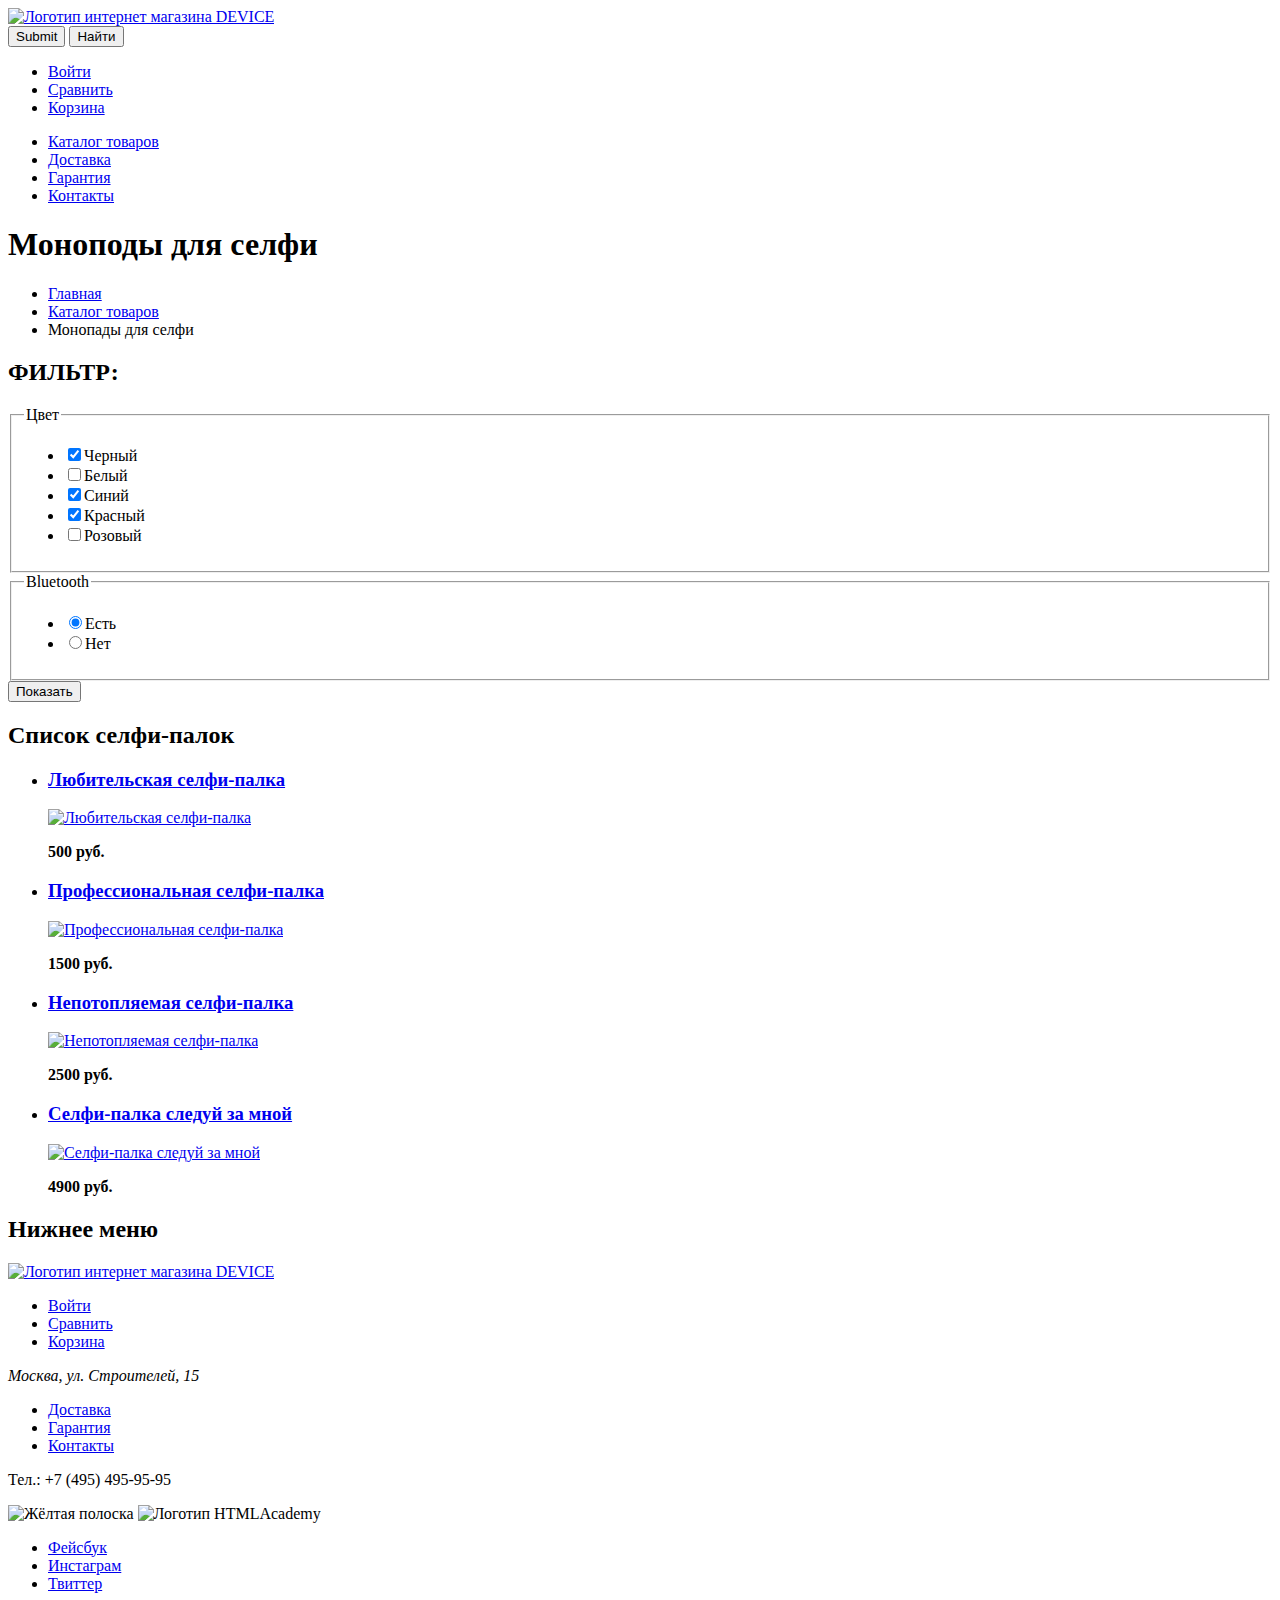
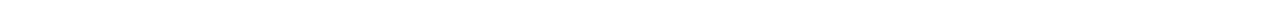
==== catalog.html @ 62ecb8b2 "Разметка" ====
<!DOCTYPE html>
<html lang="ru">
  <head>
    <meta charset="utf-8">
    <title>HTML Academy: Девайс</title>
  </head>
  <body>
<header class="main-header">
        <a class="main-header-logo" href="index.html">
          <img src="img/logo.svg" width="" height="" alt="Логотип интернет магазина DEVICE">
        </a>
          <form class="site-search">
                <input type="submit" class="search-item" placeholder="Поиск по сайту">
                <button type="submit" class="button">Найти</button>
            </form>
            <ul class="main-header">
              <li class="login"><a href="#">Войти</a></li>  
              <li class="compare"><a href="#">Сравнить</a></li>
              <li class="basket"><a href="#">Корзина</a></li>
            </ul>
            <nav class="main-navigation">
              <ul class="sait-navigation">
                    <li><a href="catalog.html">Каталог товаров</a></li> 
                    <li><a href="#">Доставка</a></li>
                    <li><a href="#">Гарантия</a></li> 
                    <li><a href="#">Контакты</a></li>   
                </ul>
            </nav>
        </header> 
        <main class="container">

            <h1 class="page-title">Моноподы для селфи</h1>

            <ul class="breadcrumbs">
                <li><a href="index.html">Главная</a></li>
                <li><a href="catalog.html">Каталог товаров</a></li>
                <li class="breadcrumbs-current">Монопады для селфи</li>                
            </ul>
            <section class="filters">
                <h2 class="visually-hidden">ФИЛЬТР:</h2>                
            </section>
            <fieldset>
                <legend>Цвет</legend>
                <ul>
                    <li class="filter-option">
                        <input class="visually-hidden filter-input filter-input-checkbox" type="checkbox"
                        name="цвет" checked>Черный
                    </li>
                    <li class="filter-option">
                        <input class="visually-hidden filter-input filter-input-checkbox" type="checkbox"
                        name="цвет">Белый
                    </li>
                    <li class="filter-option">
                        <input class="visually-hidden filter-input filter-input-checkbox" type="checkbox"
                        name="цвет" checked>Синий
                    </li>
                    <li class="filter-option">
                        <input class="visually-hidden filter-input filter-input-checkbox" type="checkbox"
                        name="цвет" checked>Красный
                    </li>
                    <li class="filter-option">
                        <input class="visually-hidden filter-input filter-input-checkbox" type="checkbox"
                        name="цвет">Розовый
                    </li>    
                </ul>                
            </fieldset>
            <fieldset>
                <legend>Bluetooth</legend>
                <ul>
                    <li class="filter-option">
                        <input class="visually-hidden filter-input filter-input-radio" type="radio"
                        name="Bluetooth" value="yes" checked>Есть
                    </li>
                    <li class="filter-option">
                        <input class="visually-hidden filter-input filter-input-radio" type="radio"
                        name="Bluetooth" value="yes">Нет
                    </li>
                </ul>
            </fieldset>
            <button type="submit" class="filter-button button">Показать</button>
            <section class="catalog">
                <h2 class="visually-hidden">Список селфи-палок</h2>
                <ul class="catalog-list">
                    <li class="catalog-item">
                        <h3>
                         <a href="catalog-item.html">
                            <span class="catalog-category">Любительская селфи-палка</span>                                
                         </a>
                        </h3>
                        <p class="catalog-item-image">
                           <a href="catalog-item.html">
                             <img src="img/product-1.jpg" width="220" height="165" alt="Любительская селфи-палка">
                           </a>
                        </p>
                         <b>500 руб.</b>                               
                    </li>
                        <li class="catalog-item"> 
                            <h3>                                
                             <a href="catalog-item.html">
                               <span class="catalog-category">Профессиональная селфи-палка</span>                                
                             </a>
                            </h3>
                               <p class="catalog-item-image">
                                 <a href="catalog-item.html">
                                   <img src="img/product-2.jpg" width="220" height="165" alt="Профессиональная селфи-палка">
                                 </a>
                                </p>
                                 <b>1500 руб.</b>
                        </li>
                          <li class="catalog-item">
                            <h3>
                             <a href="catalog-item.html">
                                <span class="catalog-category">Непотопляемая селфи-палка</span>                                
                             </a>
                            </h3>
                                   <p class="catalog-item-image">
                                           <a href="catalog-item.html">
                                             <img src="img/product-3.jpg" width="220" height="165" alt="Непотопляемая селфи-палка">
                                           </a>
                                         </p>
                                         <b>2500 руб.</b>
                                   </li>
                                   <li class="catalog-item">
                                        <h3>
                                           <a href="catalog-item.html">
                                               <span class="catalog-category">Селфи-палка следуй за мной</span>                                
                                           </a>
                                        </h3>
                                       <p class="catalog-item-image">
                                               <a href="catalog-item.html">
                                                 <img src="img/product-4.jpg" width="220" height="165" alt="Селфи-палка следуй за мной">
                                               </a>
                                             </p>
                                             <b>4900 руб.</b>
                                       </li>
                                    </ul>
                                </section>
                            </main>
                            <footer class="main-footer">
                                    <section>
                                        <h2 class="visually-hidden">Нижнее меню</h2>    
                                      <a class="main-header-logo" href="index.html">
                                          <img src="img/logo.svg" width="" height="" alt="Логотип интернет магазина DEVICE">
                                        </a>        
                                        <ul class="main-header">
                                          <li class="login"><a href="#">Войти</a></li>  
                                          <li class="compare"><a href="#">Сравнить</a></li>
                                          <li class="basket"><a href="#">Корзина</a></li>
                                        </ul>     
                                        <div class="adress">
                                            <address>Москва, ул. Строителей, 15</address>   
                                        </div>        
                                        <div class="footer-elements">
                                          <ul class="footer-elements-list">
                                              <li><a href="#">Доставка</a></li> 
                                              <li><a href="#">Гарантия</a></li>  
                                              <li><a href="#">Контакты</a></li>   
                                          </ul>
                                        </div>
                                        <div class="tel">
                                          <p>Тел.: +7 (495) 495-95-95</p>
                                        </div>        
                                      </section>
                                  </footer>
                                
                                  <div>
                                    <img src="http://placehold.it/150x100" alt="Жёлтая полоска">
                                    <img src="http://placehold.it/150x100" alt="Логотип HTMLAcademy">
                                  </div>
                                  <div class="footer-social">
                                    <ul class="social-list">      
                                      <li><a class="social-button" href="https://www.facebook.com">Фейсбук</a></li> 
                                      <li><a class="social-button" href="https://www.instagram.com">Инстаграм</a></li>
                                      <li><a class="social-button" href="https://twitter.com">Твиттер</a></li> 
                                    </ul>
                                  </div> 
                        </body>
                      </html>
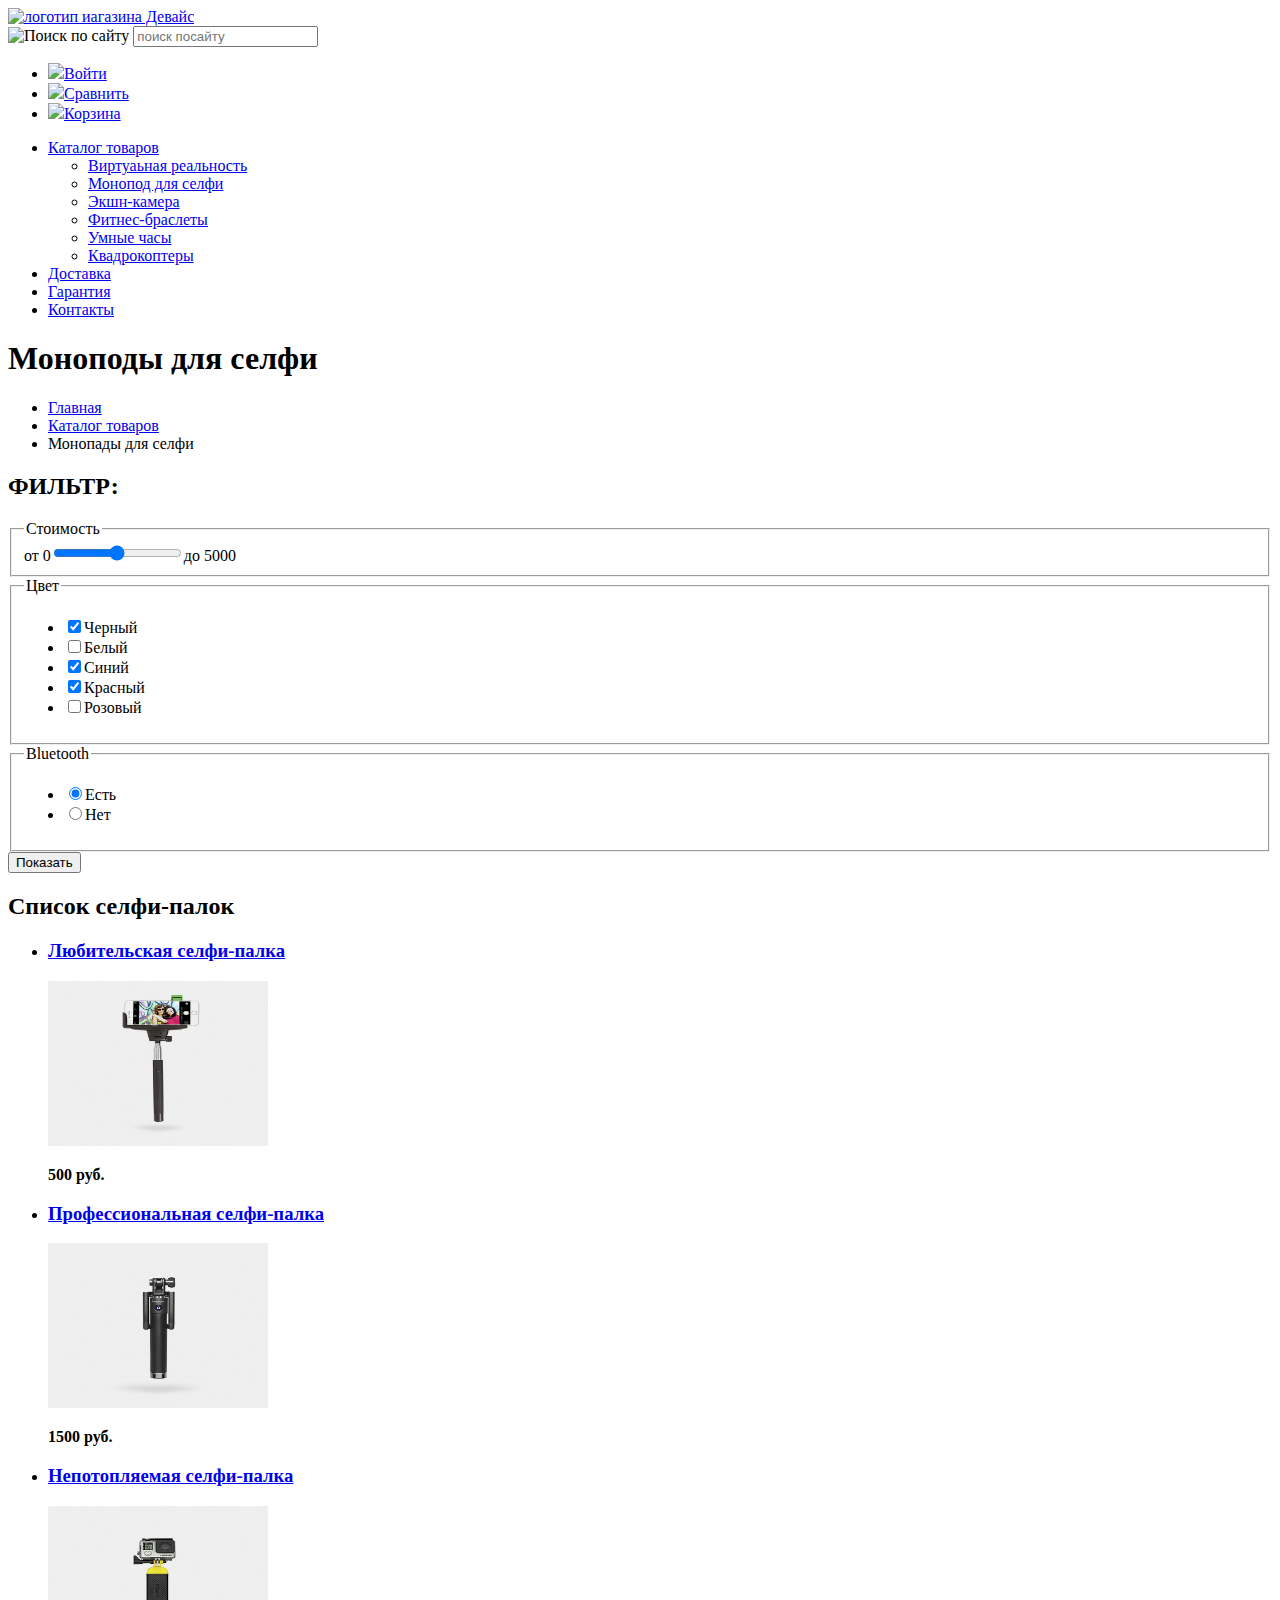
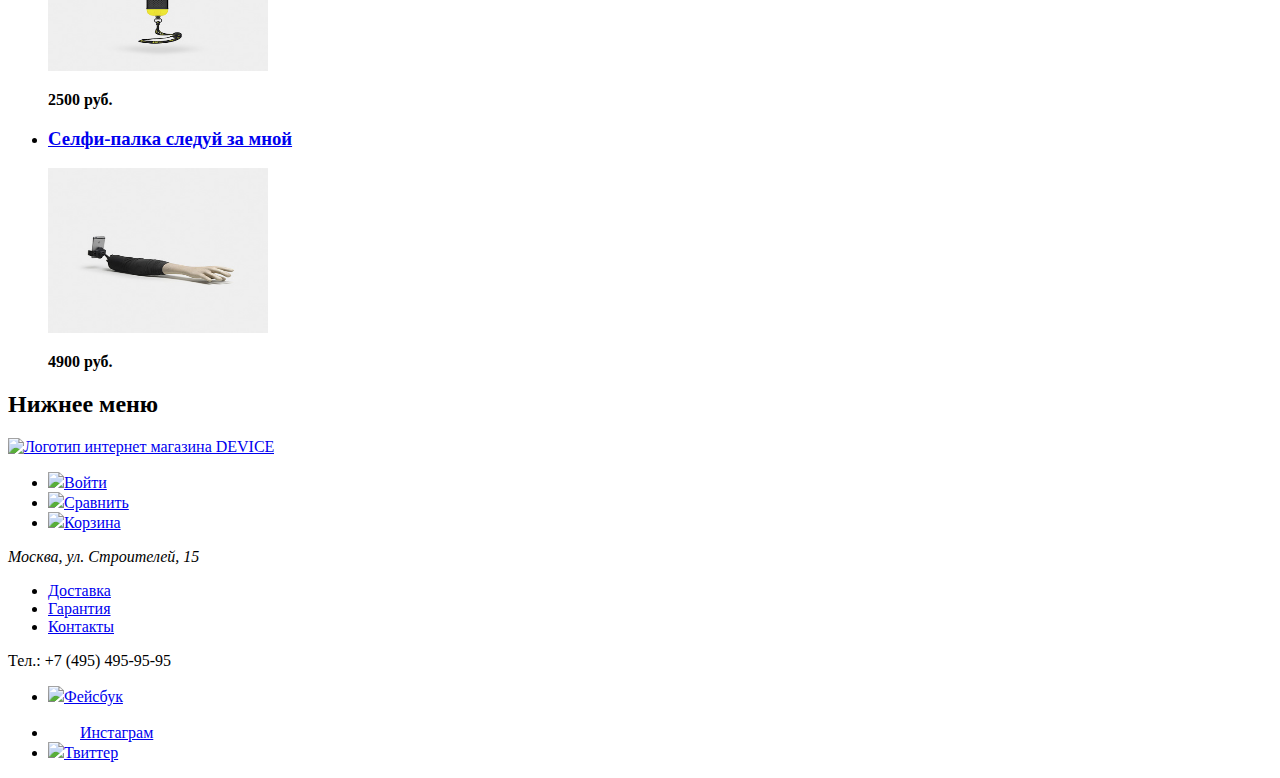
==== commit a264aa49: "исправил ошибки" ====
--- a/catalog.html
+++ b/catalog.html
@@ -1,181 +1,177 @@
 <!DOCTYPE html>
 <html lang="ru">
-  <head>
-    <meta charset="utf-8">
-    <title>HTML Academy: Девайс</title>
-  </head>
-  <body>
-<header class="main-header">
-        <a class="main-header-logo" href="index.html">
-          <img src="img/logo.svg" width="" height="" alt="Логотип интернет магазина DEVICE">
-        </a>
-          <form class="site-search">
-                <input type="submit" class="search-item" placeholder="Поиск по сайту">
-                <button type="submit" class="button">Найти</button>
-            </form>
-            <ul class="main-header">
-              <li class="login"><a href="#">Войти</a></li>  
-              <li class="compare"><a href="#">Сравнить</a></li>
-              <li class="basket"><a href="#">Корзина</a></li>
-            </ul>
-            <nav class="main-navigation">
-              <ul class="sait-navigation">
-                    <li><a href="catalog.html">Каталог товаров</a></li> 
-                    <li><a href="#">Доставка</a></li>
-                    <li><a href="#">Гарантия</a></li> 
-                    <li><a href="#">Контакты</a></li>   
-                </ul>
-            </nav>
-        </header> 
-        <main class="container">
-
-            <h1 class="page-title">Моноподы для селфи</h1>
-
-            <ul class="breadcrumbs">
-                <li><a href="index.html">Главная</a></li>
-                <li><a href="catalog.html">Каталог товаров</a></li>
-                <li class="breadcrumbs-current">Монопады для селфи</li>                
-            </ul>
-            <section class="filters">
-                <h2 class="visually-hidden">ФИЛЬТР:</h2>                
-            </section>
-            <fieldset>
-                <legend>Цвет</legend>
-                <ul>
-                    <li class="filter-option">
-                        <input class="visually-hidden filter-input filter-input-checkbox" type="checkbox"
-                        name="цвет" checked>Черный
-                    </li>
-                    <li class="filter-option">
-                        <input class="visually-hidden filter-input filter-input-checkbox" type="checkbox"
-                        name="цвет">Белый
-                    </li>
-                    <li class="filter-option">
-                        <input class="visually-hidden filter-input filter-input-checkbox" type="checkbox"
-                        name="цвет" checked>Синий
-                    </li>
-                    <li class="filter-option">
-                        <input class="visually-hidden filter-input filter-input-checkbox" type="checkbox"
-                        name="цвет" checked>Красный
-                    </li>
-                    <li class="filter-option">
-                        <input class="visually-hidden filter-input filter-input-checkbox" type="checkbox"
-                        name="цвет">Розовый
-                    </li>    
-                </ul>                
-            </fieldset>
-            <fieldset>
-                <legend>Bluetooth</legend>
-                <ul>
-                    <li class="filter-option">
-                        <input class="visually-hidden filter-input filter-input-radio" type="radio"
-                        name="Bluetooth" value="yes" checked>Есть
-                    </li>
-                    <li class="filter-option">
-                        <input class="visually-hidden filter-input filter-input-radio" type="radio"
-                        name="Bluetooth" value="yes">Нет
-                    </li>
-                </ul>
-            </fieldset>
-            <button type="submit" class="filter-button button">Показать</button>
-            <section class="catalog">
-                <h2 class="visually-hidden">Список селфи-палок</h2>
-                <ul class="catalog-list">
-                    <li class="catalog-item">
-                        <h3>
-                         <a href="catalog-item.html">
-                            <span class="catalog-category">Любительская селфи-палка</span>                                
-                         </a>
-                        </h3>
-                        <p class="catalog-item-image">
-                           <a href="catalog-item.html">
-                             <img src="img/product-1.jpg" width="220" height="165" alt="Любительская селфи-палка">
-                           </a>
-                        </p>
-                         <b>500 руб.</b>                               
-                    </li>
-                        <li class="catalog-item"> 
-                            <h3>                                
-                             <a href="catalog-item.html">
-                               <span class="catalog-category">Профессиональная селфи-палка</span>                                
-                             </a>
-                            </h3>
-                               <p class="catalog-item-image">
-                                 <a href="catalog-item.html">
-                                   <img src="img/product-2.jpg" width="220" height="165" alt="Профессиональная селфи-палка">
-                                 </a>
-                                </p>
-                                 <b>1500 руб.</b>
-                        </li>
-                          <li class="catalog-item">
-                            <h3>
-                             <a href="catalog-item.html">
-                                <span class="catalog-category">Непотопляемая селфи-палка</span>                                
-                             </a>
-                            </h3>
-                                   <p class="catalog-item-image">
-                                           <a href="catalog-item.html">
-                                             <img src="img/product-3.jpg" width="220" height="165" alt="Непотопляемая селфи-палка">
-                                           </a>
-                                         </p>
-                                         <b>2500 руб.</b>
-                                   </li>
-                                   <li class="catalog-item">
-                                        <h3>
-                                           <a href="catalog-item.html">
-                                               <span class="catalog-category">Селфи-палка следуй за мной</span>                                
-                                           </a>
-                                        </h3>
-                                       <p class="catalog-item-image">
-                                               <a href="catalog-item.html">
-                                                 <img src="img/product-4.jpg" width="220" height="165" alt="Селфи-палка следуй за мной">
-                                               </a>
-                                             </p>
-                                             <b>4900 руб.</b>
-                                       </li>
-                                    </ul>
-                                </section>
-                            </main>
-                            <footer class="main-footer">
-                                    <section>
-                                        <h2 class="visually-hidden">Нижнее меню</h2>    
-                                      <a class="main-header-logo" href="index.html">
-                                          <img src="img/logo.svg" width="" height="" alt="Логотип интернет магазина DEVICE">
-                                        </a>        
-                                        <ul class="main-header">
-                                          <li class="login"><a href="#">Войти</a></li>  
-                                          <li class="compare"><a href="#">Сравнить</a></li>
-                                          <li class="basket"><a href="#">Корзина</a></li>
-                                        </ul>     
-                                        <div class="adress">
-                                            <address>Москва, ул. Строителей, 15</address>   
-                                        </div>        
-                                        <div class="footer-elements">
-                                          <ul class="footer-elements-list">
-                                              <li><a href="#">Доставка</a></li> 
-                                              <li><a href="#">Гарантия</a></li>  
-                                              <li><a href="#">Контакты</a></li>   
-                                          </ul>
-                                        </div>
-                                        <div class="tel">
-                                          <p>Тел.: +7 (495) 495-95-95</p>
-                                        </div>        
-                                      </section>
-                                  </footer>
-                                
-                                  <div>
-                                    <img src="http://placehold.it/150x100" alt="Жёлтая полоска">
-                                    <img src="http://placehold.it/150x100" alt="Логотип HTMLAcademy">
-                                  </div>
-                                  <div class="footer-social">
-                                    <ul class="social-list">      
-                                      <li><a class="social-button" href="https://www.facebook.com">Фейсбук</a></li> 
-                                      <li><a class="social-button" href="https://www.instagram.com">Инстаграм</a></li>
-                                      <li><a class="social-button" href="https://twitter.com">Твиттер</a></li> 
-                                    </ul>
-                                  </div> 
-                        </body>
-                      </html>         
-                            
-                                           
-            +<head>
+	<meta charset="utf-8">
+	<title>HTML Academy: Девайс</title>
+</head>
+<body>
+	<header class="main-header">
+		<a class="main-header-logo" href="index.html"><img alt="логотип иагазина Девайс" src="img/logo.svg"></a>
+		<form action="" class="search" method="get">
+			<img alt="Поиск по сайту" src="img/search.svg"> <input class="input-search" name="search" placeholder="поиск посайту" type="search"><!--Убрал кнопку найти-->
+		</form>
+		<ul class="main-header">
+			<li class="login">
+				<a href="#"><img src="img/user.svg">Войти</a>
+			</li>
+			<li class="compare">
+				<a href="#"><img src="img/compare.svg">Сравнить</a>
+			</li>
+			<li class="basket">
+				<a href="#"><img src="img/cart.svg">Корзина</a>
+			</li>
+		</ul>
+		<nav class="main-navigation">
+			<ul class="sait-navigation">
+				<li>
+					<a href="catalog.html">Каталог товаров</a>
+				</li>
+				<li style="list-style: none; display: inline">
+					<ul class="investment-catalog">
+						<li>
+							<a href="#">Виртуаьная реальность</a>
+						</li>
+						<li>
+							<a href="#">Монопод для селфи</a>
+						</li>
+						<li>
+							<a href="#">Экшн-камера</a>
+						</li>
+						<li>
+							<a href="#">Фитнес-браслеты</a>
+						</li>
+						<li>
+							<a href="#">Умные часы</a>
+						</li>
+						<li>
+							<a href="#">Квадрокоптеры</a>
+						</li>
+					</ul>
+				</li>
+				<li>
+					<a href="#">Доставка</a>
+				</li>
+				<li>
+					<a href="#">Гарантия</a>
+				</li>
+				<li>
+					<a href="#">Контакты</a>
+				</li>
+			</ul>
+		</nav>
+	</header>
+	<main class="container">
+		<h1 class="page-title">Моноподы для селфи</h1>
+		<ul class="breadcrumbs">
+			<li>
+				<a href="index.html">Главная</a>
+			</li>
+			<li>
+				<a href="catalog.html">Каталог товаров</a>
+			</li>
+			<li class="breadcrumbs-current">Монопады для селфи</li>
+		</ul>
+		<section class="filters">
+			<h2 class="visually-hidden">ФИЛЬТР:</h2>
+			<form action="https://echo.htmlacademy.ru" class="filter" method="get">
+				<div class="filter-item">
+					<fieldset class="filter-item-price">
+						<legend>Стоимость</legend> от 0<input class="min-cost" max="5000" min="0" name="rating" type="range">до 5000
+					</fieldset>
+				</div>
+			</form>
+		</section>
+		<fieldset>
+			<legend>Цвет</legend>
+			<ul>
+				<li class="filter-option"><input checked class="visually-hidden filter-input filter-input-checkbox" name="цвет" type="checkbox">Черный</li>
+				<li class="filter-option"><input class="visually-hidden filter-input filter-input-checkbox" name="цвет" type="checkbox">Белый</li>
+				<li class="filter-option"><input checked class="visually-hidden filter-input filter-input-checkbox" name="цвет" type="checkbox">Синий</li>
+				<li class="filter-option"><input checked class="visually-hidden filter-input filter-input-checkbox" name="цвет" type="checkbox">Красный</li>
+				<li class="filter-option"><input class="visually-hidden filter-input filter-input-checkbox" name="цвет" type="checkbox">Розовый</li>
+			</ul>
+		</fieldset>
+		<fieldset>
+			<legend>Bluetooth</legend>
+			<ul>
+				<li class="filter-option"><input checked class="visually-hidden filter-input filter-input-radio" name="Bluetooth" type="radio" value="yes">Есть</li>
+				<li class="filter-option"><input class="visually-hidden filter-input filter-input-radio" name="Bluetooth" type="radio" value="yes">Нет</li>
+			</ul>
+		</fieldset><button class="filter-button button" type="submit">Показать</button>
+		<section class="sort-main">
+			<div class="container-sort"></div>
+		</section>
+		<section class="catalog">
+			<h2 class="visually-hidden">Список селфи-палок</h2>
+			<ul class="catalog-list">
+				<li class="catalog-item">
+					<h3><a href="catalog-item.html"><span class="catalog-category">Любительская селфи-палка</span></a></h3>
+					<p class="catalog-item-image"><a href="catalog-item.html"><img alt="Любительская селфи-палка" height="165" src="img/amateur-selfie.jpg" width="220"></a></p><b>500 руб.</b>
+				</li>
+				<li class="catalog-item">
+					<h3><a href="catalog-item.html"><span class="catalog-category">Профессиональная селфи-палка</span></a></h3>
+					<p class="catalog-item-image"><a href="catalog-item.html"><img alt="Профессиональная селфи-палка" height="165" src="img/professional.jpg" width="220"></a></p><b>1500 руб.</b>
+				</li>
+				<li class="catalog-item">
+					<h3><a href="catalog-item.html"><span class="catalog-category">Непотопляемая селфи-палка</span></a></h3>
+					<p class="catalog-item-image"><a href="catalog-item.html"><img alt="Непотопляемая селфи-палка" height="165" src="img/unsinkable-selfie.jpg" width="220"></a></p><b>2500 руб.</b>
+				</li>
+				<li class="catalog-item">
+					<h3><a href="catalog-item.html"><span class="catalog-category">Селфи-палка следуй за мной</span></a></h3>
+					<p class="catalog-item-image"><a href="catalog-item.html"><img alt="Селфи-палка следуй за мной" height="165" src="img/follow-me.jpg" width="220"></a></p><b>4900 руб.</b>
+				</li>
+			</ul>
+		</section>
+	</main>
+	<footer class="main-footer">
+		<section>
+			<h2 class="visually-hidden">Нижнее меню</h2><a class="main-header-logo" href="index.html"><img alt="Логотип интернет магазина DEVICE" height="" src="img/logo.svg" width=""></a>
+			<ul class="footer-user-navigation">
+				<li class="login">
+					<a href="#"><img src="img/user.svg">Войти</a>
+				</li>
+				<li class="compare">
+					<a href="#"><img src="img/compare.svg">Сравнить</a>
+				</li>
+				<li class="basket">
+					<a href="#"><img src="img/cart.svg">Корзина</a>
+				</li>
+			</ul>
+			<div class="adress">
+				<address>
+					Москва, ул. Строителей, 15
+				</address>
+			</div>
+			<div class="footer-elements">
+				<ul class="footer-elements-list">
+					<li>
+						<a href="#">Доставка</a>
+					</li>
+					<li>
+						<a href="#">Гарантия</a>
+					</li>
+					<li>
+						<a href="#">Контакты</a>
+					</li>
+				</ul>
+			</div>
+			<div class="tel">
+				<p>Тел.: +7 (495) 495-95-95</p>
+			</div>
+		</section>
+	</footer>
+	<div class="footer-social">
+		<ul class="social-list">
+			<li>
+				<a class="social-button" href="https://www.facebook.com"><img src="img/facebook.svg">Фейсбук</a>
+			</li>
+			<li>
+				<a class="social-button" href="https://www.instagram.com"><img src="img/inst.svg">Инстаграм</a>
+			</li>
+			<li>
+				<a class="social-button" href="https://twitter.com"><img src="img/twitter.svg">Твиттер</a>
+			</li>
+		</ul>
+	</div>
+</body>
+</html>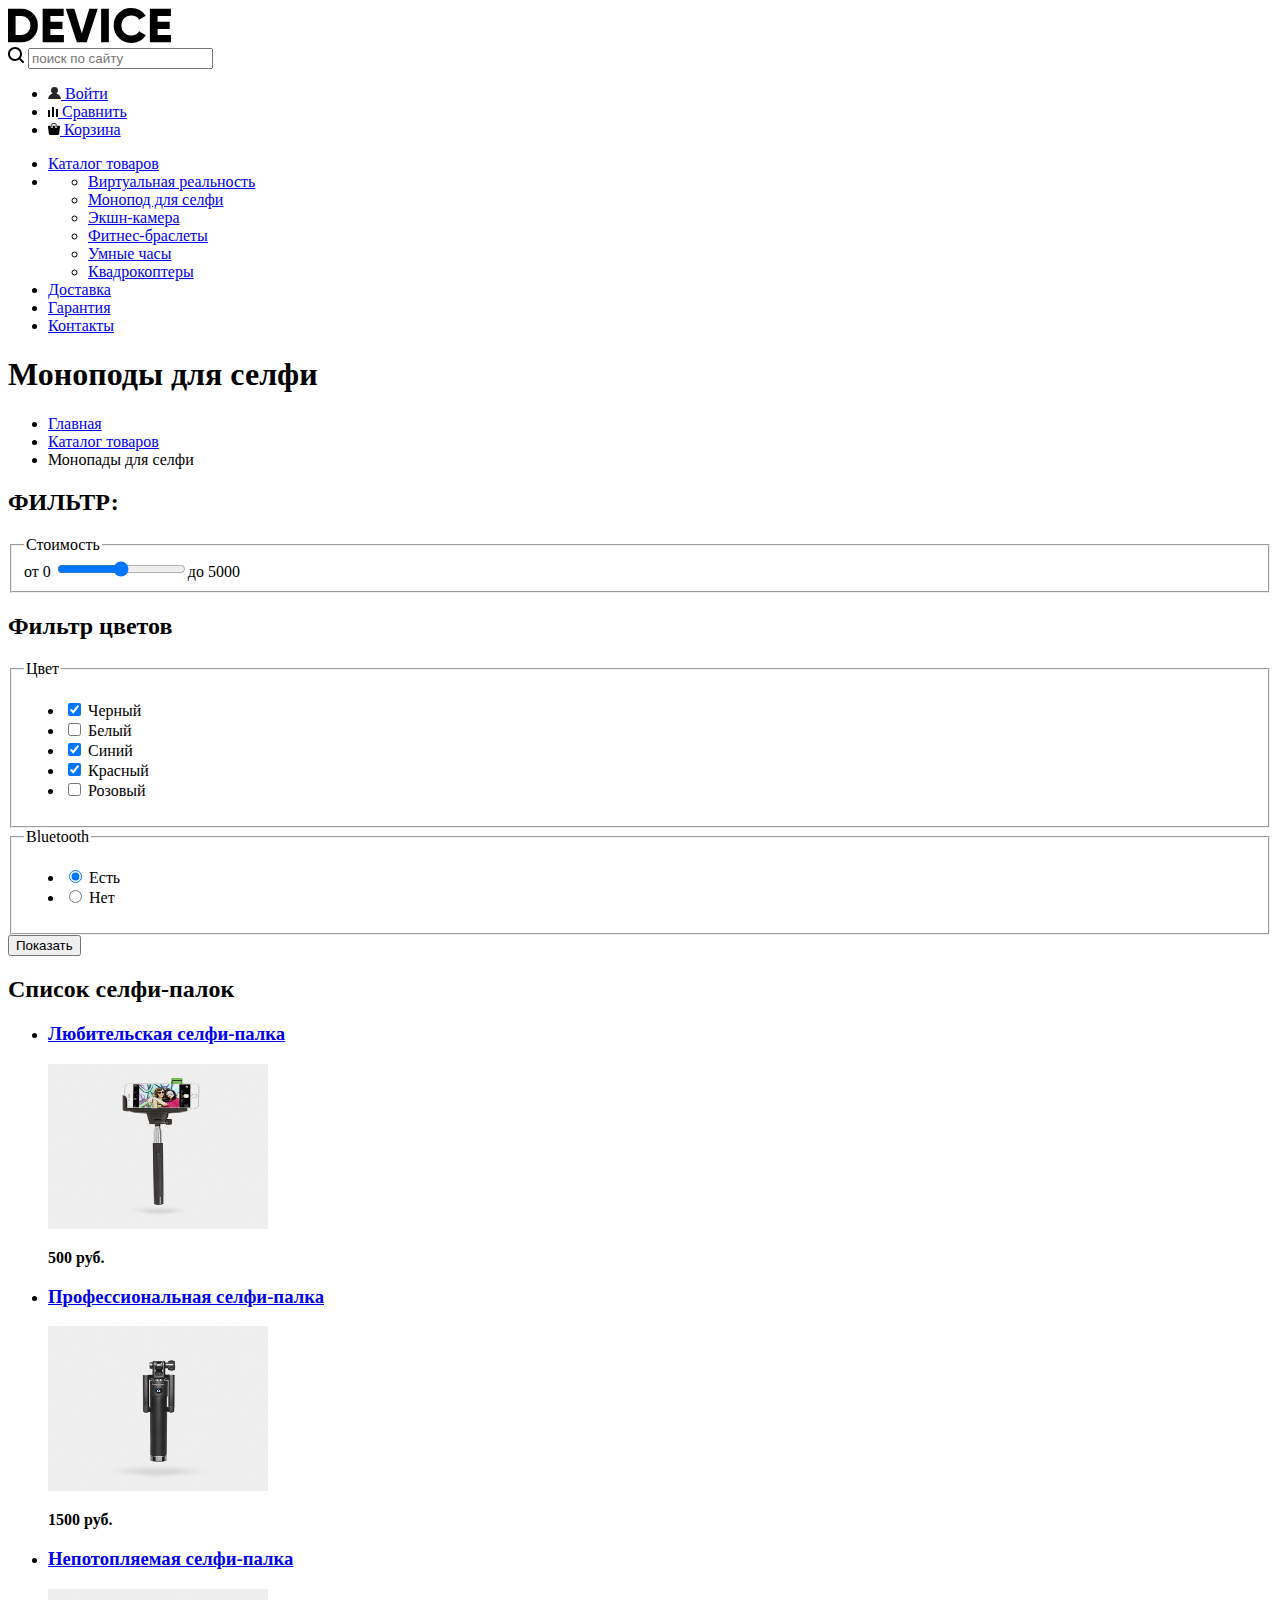
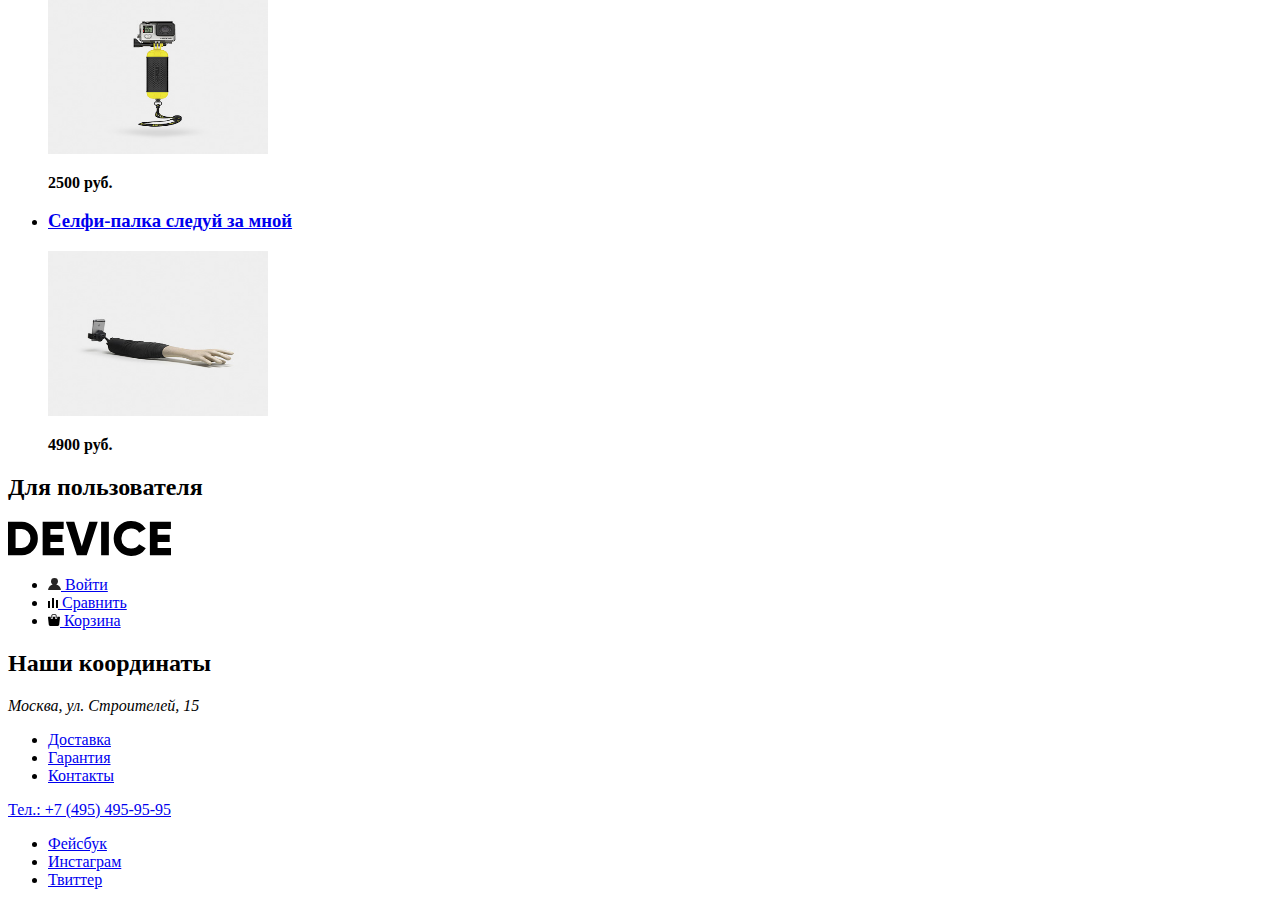
==== commit 8c812572: "внес изменения и оформил форму" ====
--- a/catalog.html
+++ b/catalog.html
@@ -1,177 +1,263 @@
 <!DOCTYPE html>
 <html lang="ru">
-<head>
-	<meta charset="utf-8">
-	<title>HTML Academy: Девайс</title>
-</head>
-<body>
+	<head>
+		<meta charset="utf-8">
+		<title>HTML Academy: Девайс</title>
+	</head>
+	<body>
 	<header class="main-header">
-		<a class="main-header-logo" href="index.html"><img alt="логотип иагазина Девайс" src="img/logo.svg"></a>
-		<form action="" class="search" method="get">
-			<img alt="Поиск по сайту" src="img/search.svg"> <input class="input-search" name="search" placeholder="поиск посайту" type="search"><!--Убрал кнопку найти-->
-		</form>
-		<ul class="main-header">
-			<li class="login">
-				<a href="#"><img src="img/user.svg">Войти</a>
-			</li>
-			<li class="compare">
-				<a href="#"><img src="img/compare.svg">Сравнить</a>
-			</li>
-			<li class="basket">
-				<a href="#"><img src="img/cart.svg">Корзина</a>
-			</li>
-		</ul>
-		<nav class="main-navigation">
-			<ul class="sait-navigation">
+			<a class="main-header-logo" href="index.html">
+				<svg class="black" xmlns="http://www.w3.org/2000/svg" width="163" height="35">
+					<path d="M-.151.702v33.6h13.532a15.72 15.72 0 0 0 11.72-4.824 16.458 16.458 0 0 0 4.712-11.976 16.458 16.458 0 0 0-4.712-11.976A15.723 15.723 0 0 0 13.381.702H-.151zM7.582 26.91V8.091h5.8a8.646 8.646 0 0 1 6.5 2.568 9.407 9.407 0 0 1 2.489 6.84 9.406 9.406 0 0 1-2.489 6.84 8.642 8.642 0 0 1-6.5 2.568h-5.8zm34.8-5.952h12.082v-7.3H42.378V8.091h13.291V.702H34.645v33.6H55.91V26.91H42.378v-5.952zm36.343 13.344L89.744.702h-8.458l-7.491 24.72L66.304.702h-8.457l11.019 33.6h9.859zm14.4 0h7.733V.702h-7.733v33.6zm38.615-1.416a15.506 15.506 0 0 0 6.041-5.688l-6.67-3.84a7.482 7.482 0 0 1-3.165 3.024 9.87 9.87 0 0 1-4.664 1.1 9.595 9.595 0 0 1-7.177-2.736 9.909 9.909 0 0 1-2.682-7.248 9.909 9.909 0 0 1 2.682-7.248 9.595 9.595 0 0 1 7.177-2.736 9.897 9.897 0 0 1 4.639 1.08 7.592 7.592 0 0 1 3.19 3.048l6.67-3.84a15.873 15.873 0 0 0-6.09-5.688 17.42 17.42 0 0 0-8.409-2.088c-9.779-.272-17.797 7.691-17.591 17.472-.208 9.781 7.809 17.747 17.588 17.476a17.52 17.52 0 0 0 8.458-2.088zm17.881-11.928h12.082v-7.3h-12.085V8.091h13.29V.702h-21.023v33.6h21.265V26.91h-13.532v-5.952z" data-name="-e-logo" fill-rule="evenodd"/>
+				</svg>
+			</a>
+			<form action="https://echo.htmlacademy.ru" class="search" method="get">
+				<svg version="1.1" id="Layer_1" xmlns="http://www.w3.org/2000/svg" xmlns:xlink="http://www.w3.org/1999/xlink" x="0px" y="0px" width="16px" height="16px" viewBox="0 0 16 16" enable-background="new 0 0 16 16" xml:space="preserve">
+					<path d="M15.7,14.3l-3.104-3.104C13.473,10.023,14,8.576,14,7c0-3.866-3.134-7-7-7S0,3.134,0,7s3.134,7,7,7 c1.576,0,3.023-0.527,4.193-1.404L14.3,15.7c0.185,0.184,0.38,0.3,0.7,0.3c0.553,0,1-0.447,1-1C16,14.781,15.945,14.546,15.7,14.3z M2,7c0-2.762,2.238-5,5-5s5,2.238,5,5s-2.238,5-5,5S2,9.762,2,7z"/>
+				</svg>
+				<input class="input-search" name="search" placeholder="поиск по сайту" type="search">
+			</form>
+			<ul class="main-header">
+				<li class="login">
+					<a href="#">
+						<svg class="black" xmlns="http://www.w3.org/2000/svg" width="13" height="12">
+							<path fill="#272525" d="M.032 12h12.937c-.163-2.643-2.074-4.837-4.671-5.543a3.47 3.47 0 0 0 1.687-2.972 3.485 3.485 0 0 0-6.97 0c0 1.264.68 2.361 1.688 2.972C2.106 7.163.194 9.357.032 12z"/>
+						</svg>
+						Войти
+					</a>
+				</li>
+				<li class="compare">
+					<a href="#">
+						<svg class="black" xmlns="http://www.w3.org/2000/svg" width="10" height="10">
+							<path d="M8 2h1.984v8H8zM0 3h1.984v7H0zM4 0h2v10H4z"/>
+						</svg>
+						Сравнить
+					</a>
+				</li>
+				<li class="basket">
+					<a href="#">
+						<svg class="black" xmlns="http://www.w3.org/2000/svg" width="12" height="12">
+							<path d="M11.864 3.017a.429.429 0 0 0-.327-.154H9.225V4.09c0 .563-.484 1.022-1.08 1.022-.594 0-1.078-.458-1.078-1.022V2.863H4.909V4.09c0 .563-.485 1.022-1.08 1.022-.595 0-1.078-.458-1.078-1.022V2.863H.438a.43.43 0 0 0-.327.154.472.472 0 0 0-.108.358l.776 7.134c.015.806.642 1.455 1.411 1.455h7.595c.77 0 1.396-.649 1.411-1.455l.776-7.134a.476.476 0 0 0-.108-.358z"/>
+							<path d="M3.829 4.499c.239 0 .433-.184.433-.409V1.84c0-.632.672-1.022 1.295-1.022h1.079c.655 0 1.078.401 1.078 1.022v2.25c0 .225.194.409.431.409.239 0 .433-.184.433-.409V1.84C8.577.773 7.761 0 6.636 0H5.557c-1.19 0-2.159.826-2.159 1.84v2.25c0 .225.194.409.431.409z"/>
+						</svg>
+						Корзина
+					</a>
+				</li>
+			</ul>
+			<nav class="main-navigation">
+				<ul class="sait-navigation">
+					<li>
+						<a href="catalog.html">Каталог товаров</a>
+					</li>
+					<li>
+						<ul class="investment-catalog">
+							<li>
+								<a href="#">Виртуальная реальность</a>
+							</li>
+							<li>
+								<a href="#">Монопод для селфи</a>
+							</li>
+							<li>
+								<a href="#">Экшн-камера</a>
+							</li>
+							<li>
+								<a href="#">Фитнес-браслеты</a>
+							</li>
+							<li>
+								<a href="#">Умные часы</a>
+							</li>
+							<li>
+								<a href="#">Квадрокоптеры</a>
+							</li>
+						</ul>
+					</li>
+					<li>
+						<a href="#">Доставка</a>
+					</li>
+					<li>
+						<a href="#">Гарантия</a>
+					</li>
+					<li>
+						<a href="#">Контакты</a>
+					</li>
+				</ul>
+			</nav>
+		</header>
+		<main class="container">
+			<h1 class="page-title">Моноподы для селфи</h1>
+			<ul class="breadcrumbs">
+				<li>
+					<a href="index.html">Главная</a>
+				</li>
 				<li>
 					<a href="catalog.html">Каталог товаров</a>
 				</li>
-				<li style="list-style: none; display: inline">
-					<ul class="investment-catalog">
-						<li>
-							<a href="#">Виртуаьная реальность</a>
-						</li>
-						<li>
-							<a href="#">Монопод для селфи</a>
-						</li>
-						<li>
-							<a href="#">Экшн-камера</a>
-						</li>
-						<li>
-							<a href="#">Фитнес-браслеты</a>
-						</li>
-						<li>
-							<a href="#">Умные часы</a>
-						</li>
-						<li>
-							<a href="#">Квадрокоптеры</a>
-						</li>
-					</ul>
-				</li>
-				<li>
-					<a href="#">Доставка</a>
-				</li>
-				<li>
-					<a href="#">Гарантия</a>
-				</li>
-				<li>
-					<a href="#">Контакты</a>
-				</li>
+				<li class="breadcrumbs-current">Монопады для селфи</li>
 			</ul>
-		</nav>
-	</header>
-	<main class="container">
-		<h1 class="page-title">Моноподы для селфи</h1>
-		<ul class="breadcrumbs">
-			<li>
-				<a href="index.html">Главная</a>
-			</li>
-			<li>
-				<a href="catalog.html">Каталог товаров</a>
-			</li>
-			<li class="breadcrumbs-current">Монопады для селфи</li>
-		</ul>
-		<section class="filters">
-			<h2 class="visually-hidden">ФИЛЬТР:</h2>
-			<form action="https://echo.htmlacademy.ru" class="filter" method="get">
-				<div class="filter-item">
+			<section class="filters">
+				<h2 class="visually-hidden">ФИЛЬТР:</h2>
+				<form action="https://echo.htmlacademy.ru" class="filter" method="get">				
 					<fieldset class="filter-item-price">
-						<legend>Стоимость</legend> от 0<input class="min-cost" max="5000" min="0" name="rating" type="range">до 5000
+						<legend>Стоимость</legend>от 0
+						<input class="min-cost" max="5000" min="0" name="rating" type="range">до 5000
+					</fieldset>				
+					<h2 class="visually-hidden">Фильтр цветов</h2>			
+					<fieldset>
+						<legend>Цвет</legend>
+						<ul>
+							<li class="filter-option">
+								<label>
+									<input checked class="visually-hidden filter-input filter-input-checkbox" name="цвет" type="checkbox">
+										Черный
+								</label>
+							</li>
+							<li class="filter-option">
+								<label>
+									<input class="visually-hidden filter-input filter-input-checkbox" name="цвет" type="checkbox">
+										Белый
+								</label>
+							</li>
+							<li class="filter-option">
+								<label>
+									<input checked class="visually-hidden filter-input filter-input-checkbox" name="цвет" type="checkbox">
+										Синий
+								</label>
+							</li>
+							<li class="filter-option">
+								<label>
+									<input checked class="visually-hidden filter-input filter-input-checkbox" name="цвет" type="checkbox">
+										Красный
+								</label>
+							</li>
+							<li class="filter-option">
+								<label>
+									<input class="visually-hidden filter-input filter-input-checkbox" name="цвет" type="checkbox">
+										Розовый
+								</label>
+							</li>
+						</ul>
 					</fieldset>
-				</div>
-			</form>
-		</section>
-		<fieldset>
-			<legend>Цвет</legend>
-			<ul>
-				<li class="filter-option"><input checked class="visually-hidden filter-input filter-input-checkbox" name="цвет" type="checkbox">Черный</li>
-				<li class="filter-option"><input class="visually-hidden filter-input filter-input-checkbox" name="цвет" type="checkbox">Белый</li>
-				<li class="filter-option"><input checked class="visually-hidden filter-input filter-input-checkbox" name="цвет" type="checkbox">Синий</li>
-				<li class="filter-option"><input checked class="visually-hidden filter-input filter-input-checkbox" name="цвет" type="checkbox">Красный</li>
-				<li class="filter-option"><input class="visually-hidden filter-input filter-input-checkbox" name="цвет" type="checkbox">Розовый</li>
-			</ul>
-		</fieldset>
-		<fieldset>
-			<legend>Bluetooth</legend>
-			<ul>
-				<li class="filter-option"><input checked class="visually-hidden filter-input filter-input-radio" name="Bluetooth" type="radio" value="yes">Есть</li>
-				<li class="filter-option"><input class="visually-hidden filter-input filter-input-radio" name="Bluetooth" type="radio" value="yes">Нет</li>
-			</ul>
-		</fieldset><button class="filter-button button" type="submit">Показать</button>
-		<section class="sort-main">
-			<div class="container-sort"></div>
-		</section>
-		<section class="catalog">
-			<h2 class="visually-hidden">Список селфи-палок</h2>
-			<ul class="catalog-list">
-				<li class="catalog-item">
-					<h3><a href="catalog-item.html"><span class="catalog-category">Любительская селфи-палка</span></a></h3>
-					<p class="catalog-item-image"><a href="catalog-item.html"><img alt="Любительская селфи-палка" height="165" src="img/amateur-selfie.jpg" width="220"></a></p><b>500 руб.</b>
-				</li>
-				<li class="catalog-item">
-					<h3><a href="catalog-item.html"><span class="catalog-category">Профессиональная селфи-палка</span></a></h3>
-					<p class="catalog-item-image"><a href="catalog-item.html"><img alt="Профессиональная селфи-палка" height="165" src="img/professional.jpg" width="220"></a></p><b>1500 руб.</b>
-				</li>
-				<li class="catalog-item">
-					<h3><a href="catalog-item.html"><span class="catalog-category">Непотопляемая селфи-палка</span></a></h3>
-					<p class="catalog-item-image"><a href="catalog-item.html"><img alt="Непотопляемая селфи-палка" height="165" src="img/unsinkable-selfie.jpg" width="220"></a></p><b>2500 руб.</b>
-				</li>
-				<li class="catalog-item">
-					<h3><a href="catalog-item.html"><span class="catalog-category">Селфи-палка следуй за мной</span></a></h3>
-					<p class="catalog-item-image"><a href="catalog-item.html"><img alt="Селфи-палка следуй за мной" height="165" src="img/follow-me.jpg" width="220"></a></p><b>4900 руб.</b>
-				</li>
-			</ul>
-		</section>
-	</main>
-	<footer class="main-footer">
-		<section>
-			<h2 class="visually-hidden">Нижнее меню</h2><a class="main-header-logo" href="index.html"><img alt="Логотип интернет магазина DEVICE" height="" src="img/logo.svg" width=""></a>
-			<ul class="footer-user-navigation">
-				<li class="login">
-					<a href="#"><img src="img/user.svg">Войти</a>
-				</li>
-				<li class="compare">
-					<a href="#"><img src="img/compare.svg">Сравнить</a>
-				</li>
-				<li class="basket">
-					<a href="#"><img src="img/cart.svg">Корзина</a>
-				</li>
-			</ul>
-			<div class="adress">
+					<fieldset>
+						<legend>Bluetooth</legend>
+						<ul>
+							<li class="filter-option">
+								<label>
+									<input checked class="visually-hidden filter-input filter-input-radio" name="Bluetooth" type="radio" value="Yes"> 
+										Есть
+								</label>
+							</li>
+							<li class="filter-option">
+								<label>
+									<input class="visually-hidden filter-input filter-input-radio" name="Bluetooth" type="radio" value="No">
+										Нет
+								</label>
+							</li>
+						</ul>
+					</fieldset>
+				</form>
+			</section>
+			<button class="filter-button button" type="submit">Показать</button>
+			<section class="sort-main">
+				<div class="container-sort"></div>
+			</section>
+			<section class="catalog">
+				<h2 class="visually-hidden">Список селфи-палок</h2>
+				<ul class="catalog-list">
+					<li class="catalog-item">
+						<h3><a href="catalog-item.html"><span class="catalog-category">Любительская селфи-палка</span></a></h3>
+						<p class="catalog-item-image">
+							<a href="catalog-item.html">
+								<img alt="Любительская селфи-палка" height="165" src="img/amateur-selfie.jpg" width="220">
+							</a>
+						</p>
+						<b>500 руб.</b>
+					</li>
+					<li class="catalog-item">
+						<h3><a href="catalog-item.html"><span class="catalog-category">Профессиональная селфи-палка</span></a></h3>
+						<p class="catalog-item-image">
+							<a href="catalog-item.html">
+								<img alt="Профессиональная селфи-палка" height="165" src="img/professional.jpg" width="220">
+							</a>
+						</p>
+						<b>1500 руб.</b>
+					</li>
+					<li class="catalog-item">
+						<h3><a href="catalog-item.html"><span class="catalog-category">Непотопляемая селфи-палка</span></a></h3>
+						<p class="catalog-item-image"><a href="catalog-item.html"><img alt="Непотопляемая селфи-палка" height="165" src="img/unsinkable-selfie.jpg" width="220"></a></p><b>2500 руб.</b>
+					</li>
+					<li class="catalog-item">
+						<h3><a href="catalog-item.html"><span class="catalog-category">Селфи-палка следуй за мной</span></a></h3>
+						<p class="catalog-item-image">
+							<a href="catalog-item.html">
+								<img alt="Селфи-палка следуй за мной" height="165" src="img/follow-me.jpg" width="220">
+							</a>
+						</p>
+						<b>4900 руб.</b>
+					</li>
+				</ul>
+			</section>
+		</main>
+		<footer class="main-footer">
+			<section class="footer-user">
+				<h2 class="visually-hidden">Для пользователя</h2>
+				<a class="main-footer-logo">
+					<svg class="yellow" xmlns="http://www.w3.org/2000/svg" width="163" height="35">
+						<path d="M-.151.702v33.6h13.532a15.72 15.72 0 0 0 11.72-4.824 16.458 16.458 0 0 0 4.712-11.976 16.458 16.458 0 0 0-4.712-11.976A15.723 15.723 0 0 0 13.381.702H-.151zM7.582 26.91V8.091h5.8a8.646 8.646 0 0 1 6.5 2.568 9.407 9.407 0 0 1 2.489 6.84 9.406 9.406 0 0 1-2.489 6.84 8.642 8.642 0 0 1-6.5 2.568h-5.8zm34.8-5.952h12.082v-7.3H42.378V8.091h13.291V.702H34.645v33.6H55.91V26.91H42.378v-5.952zm36.343 13.344L89.744.702h-8.458l-7.491 24.72L66.304.702h-8.457l11.019 33.6h9.859zm14.4 0h7.733V.702h-7.733v33.6zm38.615-1.416a15.506 15.506 0 0 0 6.041-5.688l-6.67-3.84a7.482 7.482 0 0 1-3.165 3.024 9.87 9.87 0 0 1-4.664 1.1 9.595 9.595 0 0 1-7.177-2.736 9.909 9.909 0 0 1-2.682-7.248 9.909 9.909 0 0 1 2.682-7.248 9.595 9.595 0 0 1 7.177-2.736 9.897 9.897 0 0 1 4.639 1.08 7.592 7.592 0 0 1 3.19 3.048l6.67-3.84a15.873 15.873 0 0 0-6.09-5.688 17.42 17.42 0 0 0-8.409-2.088c-9.779-.272-17.797 7.691-17.591 17.472-.208 9.781 7.809 17.747 17.588 17.476a17.52 17.52 0 0 0 8.458-2.088zm17.881-11.928h12.082v-7.3h-12.085V8.091h13.29V.702h-21.023v33.6h21.265V26.91h-13.532v-5.952z" data-name="-e-logo" fill-rule="evenodd"/>
+					</svg>
+				</a>
+				<ul class="footer-user-menu">
+					<li class="login">
+						<a href="#">
+							<svg class="yellow" xmlns="http://www.w3.org/2000/svg" width="13" height="12">
+								<path fill="#272525" d="M.032 12h12.937c-.163-2.643-2.074-4.837-4.671-5.543a3.47 3.47 0 0 0 1.687-2.972 3.485 3.485 0 0 0-6.97 0c0 1.264.68 2.361 1.688 2.972C2.106 7.163.194 9.357.032 12z"/>
+							</svg>
+							Войти
+						</a>
+					</li>
+					<li class="compare">
+						<a href="#">
+							<svg class="yellow" xmlns="http://www.w3.org/2000/svg" width="10" height="10">
+								<path d="M8 2h1.984v8H8zM0 3h1.984v7H0zM4 0h2v10H4z"/>
+							</svg>
+							Сравнить
+						</a>
+					</li>
+					<li class="basket">
+						<a href="#">
+							<svg class="yellow" xmlns="http://www.w3.org/2000/svg" width="12" height="12">
+								<path d="M11.864 3.017a.429.429 0 0 0-.327-.154H9.225V4.09c0 .563-.484 1.022-1.08 1.022-.594 0-1.078-.458-1.078-1.022V2.863H4.909V4.09c0 .563-.485 1.022-1.08 1.022-.595 0-1.078-.458-1.078-1.022V2.863H.438a.43.43 0 0 0-.327.154.472.472 0 0 0-.108.358l.776 7.134c.015.806.642 1.455 1.411 1.455h7.595c.77 0 1.396-.649 1.411-1.455l.776-7.134a.476.476 0 0 0-.108-.358z"/>
+								<path d="M3.829 4.499c.239 0 .433-.184.433-.409V1.84c0-.632.672-1.022 1.295-1.022h1.079c.655 0 1.078.401 1.078 1.022v2.25c0 .225.194.409.431.409.239 0 .433-.184.433-.409V1.84C8.577.773 7.761 0 6.636 0H5.557c-1.19 0-2.159.826-2.159 1.84v2.25c0 .225.194.409.431.409z"/>
+							</svg>
+							Корзина
+						</a>
+					</li>
+				</ul>
+			</section>
+			<section class="footer-conditions">
+				<h2 class="visually-hidden">Наши координаты</h2>
 				<address>
 					Москва, ул. Строителей, 15
-				</address>
+				</address> 			
+				<ul class="footer-conditions-menu">
+					<li><a href="#">Доставка</a></li>
+					<li><a href="#">Гарантия</a></li>
+					<li><a href="#">Контакты</a></li>
+				</ul>
 			</div>
-			<div class="footer-elements">
-				<ul class="footer-elements-list">
-					<li>
-						<a href="#">Доставка</a>
-					</li>
-					<li>
-						<a href="#">Гарантия</a>
-					</li>
-					<li>
-						<a href="#">Контакты</a>
-					</li>
-				</ul>
-			</div>
-			<div class="tel">
-				<p>Тел.: +7 (495) 495-95-95</p>
-			</div>
-		</section>
-	</footer>
-	<div class="footer-social">
-		<ul class="social-list">
-			<li>
-				<a class="social-button" href="https://www.facebook.com"><img src="img/facebook.svg">Фейсбук</a>
-			</li>
-			<li>
-				<a class="social-button" href="https://www.instagram.com"><img src="img/inst.svg">Инстаграм</a>
-			</li>
-			<li>
-				<a class="social-button" href="https://twitter.com"><img src="img/twitter.svg">Твиттер</a>
-			</li>
-		</ul>
-	</div>
-</body>
+			<a href="tel:+74954959595">Тел.: +7 (495) 495-95-95</a>
+		</footer>
+		<div class="footer-social">
+			<ul class="social-list">				
+				<li>
+					<a class="social-button" href="https://www.facebook.com">Фейсбук</a>
+				</li>
+				<li>
+					<a class="social-button" href="https://www.instagram.com">Инстаграм</a>
+				</li>
+				<li>
+					<a class="social-button" href="https://twitter.com">Твиттер</a>
+				</li>
+			</ul>
+		</div>
+	</body>
 </html>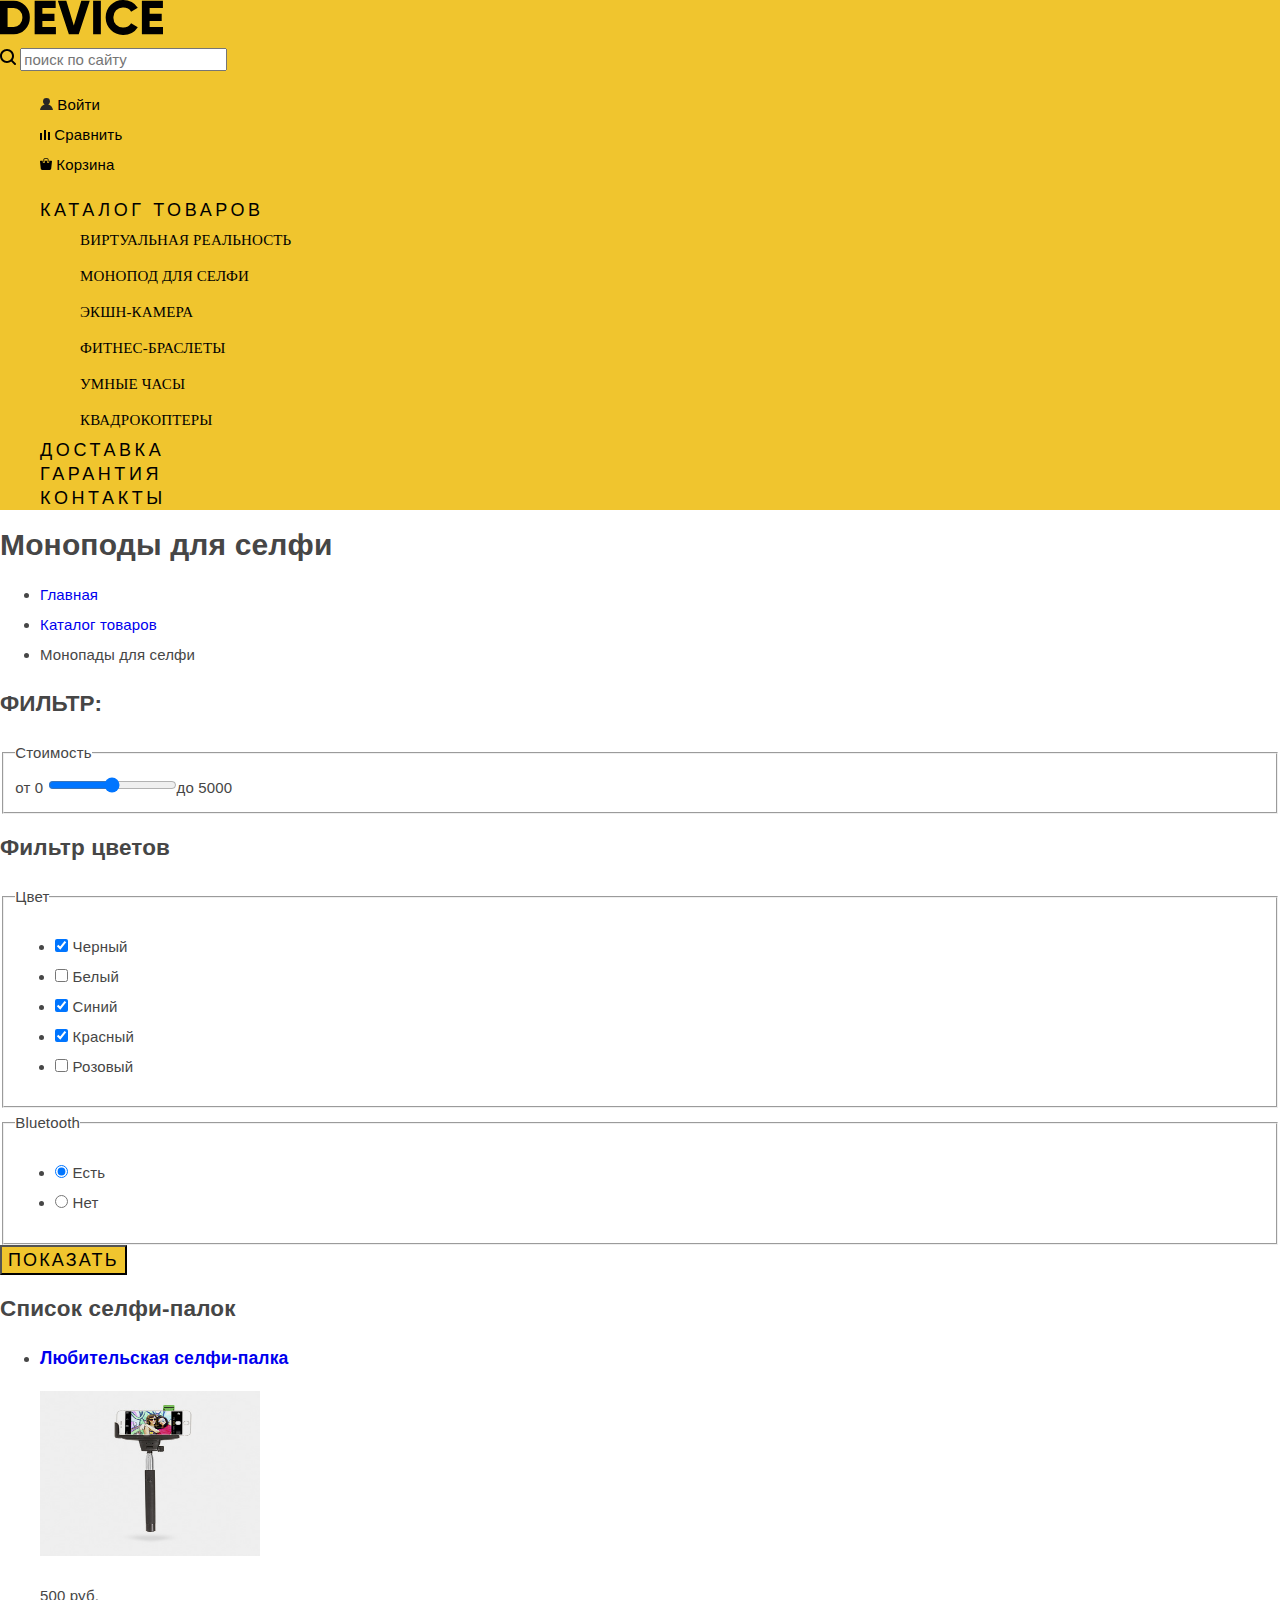
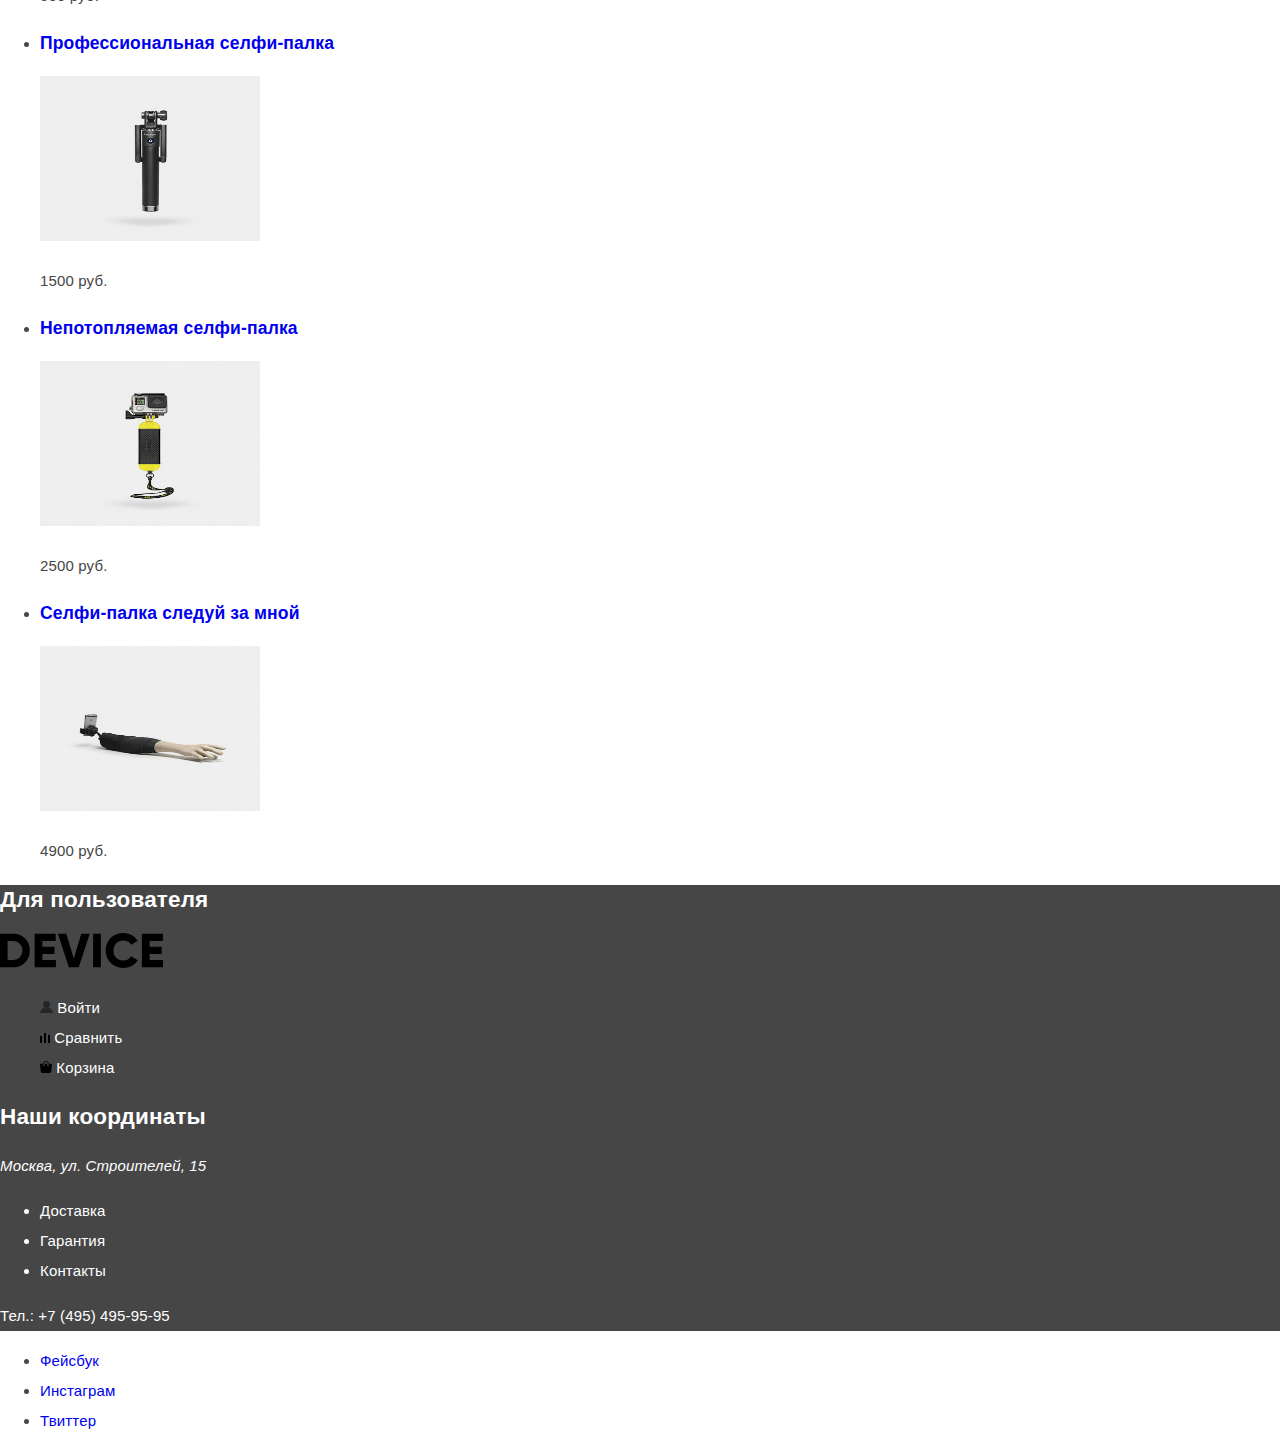
==== commit 7802b27c: "сделал стилизацию, не полностью" ====
--- a/catalog.html
+++ b/catalog.html
@@ -3,54 +3,56 @@
 	<head>
 		<meta charset="utf-8">
 		<title>HTML Academy: Девайс</title>
+		<link rel="stylesheet" href="css/normalize.css">
+		<link rel="stylesheet" href="css/style.css">
 	</head>
 	<body>
 	<header class="main-header">
-			<a class="main-header-logo" href="index.html">
-				<svg class="black" xmlns="http://www.w3.org/2000/svg" width="163" height="35">
-					<path d="M-.151.702v33.6h13.532a15.72 15.72 0 0 0 11.72-4.824 16.458 16.458 0 0 0 4.712-11.976 16.458 16.458 0 0 0-4.712-11.976A15.723 15.723 0 0 0 13.381.702H-.151zM7.582 26.91V8.091h5.8a8.646 8.646 0 0 1 6.5 2.568 9.407 9.407 0 0 1 2.489 6.84 9.406 9.406 0 0 1-2.489 6.84 8.642 8.642 0 0 1-6.5 2.568h-5.8zm34.8-5.952h12.082v-7.3H42.378V8.091h13.291V.702H34.645v33.6H55.91V26.91H42.378v-5.952zm36.343 13.344L89.744.702h-8.458l-7.491 24.72L66.304.702h-8.457l11.019 33.6h9.859zm14.4 0h7.733V.702h-7.733v33.6zm38.615-1.416a15.506 15.506 0 0 0 6.041-5.688l-6.67-3.84a7.482 7.482 0 0 1-3.165 3.024 9.87 9.87 0 0 1-4.664 1.1 9.595 9.595 0 0 1-7.177-2.736 9.909 9.909 0 0 1-2.682-7.248 9.909 9.909 0 0 1 2.682-7.248 9.595 9.595 0 0 1 7.177-2.736 9.897 9.897 0 0 1 4.639 1.08 7.592 7.592 0 0 1 3.19 3.048l6.67-3.84a15.873 15.873 0 0 0-6.09-5.688 17.42 17.42 0 0 0-8.409-2.088c-9.779-.272-17.797 7.691-17.591 17.472-.208 9.781 7.809 17.747 17.588 17.476a17.52 17.52 0 0 0 8.458-2.088zm17.881-11.928h12.082v-7.3h-12.085V8.091h13.29V.702h-21.023v33.6h21.265V26.91h-13.532v-5.952z" data-name="-e-logo" fill-rule="evenodd"/>
-				</svg>
-			</a>
-			<form action="https://echo.htmlacademy.ru" class="search" method="get">
-				<svg version="1.1" id="Layer_1" xmlns="http://www.w3.org/2000/svg" xmlns:xlink="http://www.w3.org/1999/xlink" x="0px" y="0px" width="16px" height="16px" viewBox="0 0 16 16" enable-background="new 0 0 16 16" xml:space="preserve">
-					<path d="M15.7,14.3l-3.104-3.104C13.473,10.023,14,8.576,14,7c0-3.866-3.134-7-7-7S0,3.134,0,7s3.134,7,7,7 c1.576,0,3.023-0.527,4.193-1.404L14.3,15.7c0.185,0.184,0.38,0.3,0.7,0.3c0.553,0,1-0.447,1-1C16,14.781,15.945,14.546,15.7,14.3z M2,7c0-2.762,2.238-5,5-5s5,2.238,5,5s-2.238,5-5,5S2,9.762,2,7z"/>
-				</svg>
-				<input class="input-search" name="search" placeholder="поиск по сайту" type="search">
-			</form>
-			<ul class="main-header">
-				<li class="login">
-					<a href="#">
-						<svg class="black" xmlns="http://www.w3.org/2000/svg" width="13" height="12">
-							<path fill="#272525" d="M.032 12h12.937c-.163-2.643-2.074-4.837-4.671-5.543a3.47 3.47 0 0 0 1.687-2.972 3.485 3.485 0 0 0-6.97 0c0 1.264.68 2.361 1.688 2.972C2.106 7.163.194 9.357.032 12z"/>
-						</svg>
-						Войти
-					</a>
-				</li>
-				<li class="compare">
-					<a href="#">
-						<svg class="black" xmlns="http://www.w3.org/2000/svg" width="10" height="10">
-							<path d="M8 2h1.984v8H8zM0 3h1.984v7H0zM4 0h2v10H4z"/>
-						</svg>
-						Сравнить
-					</a>
-				</li>
-				<li class="basket">
-					<a href="#">
-						<svg class="black" xmlns="http://www.w3.org/2000/svg" width="12" height="12">
-							<path d="M11.864 3.017a.429.429 0 0 0-.327-.154H9.225V4.09c0 .563-.484 1.022-1.08 1.022-.594 0-1.078-.458-1.078-1.022V2.863H4.909V4.09c0 .563-.485 1.022-1.08 1.022-.595 0-1.078-.458-1.078-1.022V2.863H.438a.43.43 0 0 0-.327.154.472.472 0 0 0-.108.358l.776 7.134c.015.806.642 1.455 1.411 1.455h7.595c.77 0 1.396-.649 1.411-1.455l.776-7.134a.476.476 0 0 0-.108-.358z"/>
-							<path d="M3.829 4.499c.239 0 .433-.184.433-.409V1.84c0-.632.672-1.022 1.295-1.022h1.079c.655 0 1.078.401 1.078 1.022v2.25c0 .225.194.409.431.409.239 0 .433-.184.433-.409V1.84C8.577.773 7.761 0 6.636 0H5.557c-1.19 0-2.159.826-2.159 1.84v2.25c0 .225.194.409.431.409z"/>
-						</svg>
-						Корзина
-					</a>
-				</li>
-			</ul>
 			<nav class="main-navigation">
+				<a class="main-header-logo" href="index.html">
+					<svg class="black" xmlns="http://www.w3.org/2000/svg" width="163" height="35">
+						<path d="M-.151.702v33.6h13.532a15.72 15.72 0 0 0 11.72-4.824 16.458 16.458 0 0 0 4.712-11.976 16.458 16.458 0 0 0-4.712-11.976A15.723 15.723 0 0 0 13.381.702H-.151zM7.582 26.91V8.091h5.8a8.646 8.646 0 0 1 6.5 2.568 9.407 9.407 0 0 1 2.489 6.84 9.406 9.406 0 0 1-2.489 6.84 8.642 8.642 0 0 1-6.5 2.568h-5.8zm34.8-5.952h12.082v-7.3H42.378V8.091h13.291V.702H34.645v33.6H55.91V26.91H42.378v-5.952zm36.343 13.344L89.744.702h-8.458l-7.491 24.72L66.304.702h-8.457l11.019 33.6h9.859zm14.4 0h7.733V.702h-7.733v33.6zm38.615-1.416a15.506 15.506 0 0 0 6.041-5.688l-6.67-3.84a7.482 7.482 0 0 1-3.165 3.024 9.87 9.87 0 0 1-4.664 1.1 9.595 9.595 0 0 1-7.177-2.736 9.909 9.909 0 0 1-2.682-7.248 9.909 9.909 0 0 1 2.682-7.248 9.595 9.595 0 0 1 7.177-2.736 9.897 9.897 0 0 1 4.639 1.08 7.592 7.592 0 0 1 3.19 3.048l6.67-3.84a15.873 15.873 0 0 0-6.09-5.688 17.42 17.42 0 0 0-8.409-2.088c-9.779-.272-17.797 7.691-17.591 17.472-.208 9.781 7.809 17.747 17.588 17.476a17.52 17.52 0 0 0 8.458-2.088zm17.881-11.928h12.082v-7.3h-12.085V8.091h13.29V.702h-21.023v33.6h21.265V26.91h-13.532v-5.952z" data-name="-e-logo" fill-rule="evenodd"/>
+					</svg>
+				</a>
+				<form action="https://echo.htmlacademy.ru" class="search" method="get">
+					<svg version="1.1" id="Layer_1" xmlns="http://www.w3.org/2000/svg" xmlns:xlink="http://www.w3.org/1999/xlink" x="0px" y="0px" width="16px" height="16px" viewBox="0 0 16 16" enable-background="new 0 0 16 16" xml:space="preserve">
+						<path d="M15.7,14.3l-3.104-3.104C13.473,10.023,14,8.576,14,7c0-3.866-3.134-7-7-7S0,3.134,0,7s3.134,7,7,7 c1.576,0,3.023-0.527,4.193-1.404L14.3,15.7c0.185,0.184,0.38,0.3,0.7,0.3c0.553,0,1-0.447,1-1C16,14.781,15.945,14.546,15.7,14.3z M2,7c0-2.762,2.238-5,5-5s5,2.238,5,5s-2.238,5-5,5S2,9.762,2,7z"/>
+					</svg>
+					<input class="input-search" name="search" placeholder="поиск по сайту" type="search">
+				</form>
+				<ul class="main-header">
+					<li class="user-nav login">
+						<a href="#">
+								<svg class="black" xmlns="http://www.w3.org/2000/svg" width="13" height="12">
+									<path fill="#272525" d="M.032 12h12.937c-.163-2.643-2.074-4.837-4.671-5.543a3.47 3.47 0 0 0 1.687-2.972 3.485 3.485 0 0 0-6.97 0c0 1.264.68 2.361 1.688 2.972C2.106 7.163.194 9.357.032 12z"/>
+								</svg>
+							Войти
+						</a>
+					</li>
+					<li class="user-nav  compare">
+						<a href="#">
+								<svg class="black" xmlns="http://www.w3.org/2000/svg" width="10" height="10">
+									<path d="M8 2h1.984v8H8zM0 3h1.984v7H0zM4 0h2v10H4z"/>
+								</svg>
+							Сравнить
+						</a>
+					</li>
+					<li class="user-nav basket">
+						<a href="#">
+								<svg class="black" xmlns="http://www.w3.org/2000/svg" width="12" height="12">
+									<path d="M11.864 3.017a.429.429 0 0 0-.327-.154H9.225V4.09c0 .563-.484 1.022-1.08 1.022-.594 0-1.078-.458-1.078-1.022V2.863H4.909V4.09c0 .563-.485 1.022-1.08 1.022-.595 0-1.078-.458-1.078-1.022V2.863H.438a.43.43 0 0 0-.327.154.472.472 0 0 0-.108.358l.776 7.134c.015.806.642 1.455 1.411 1.455h7.595c.77 0 1.396-.649 1.411-1.455l.776-7.134a.476.476 0 0 0-.108-.358z"/>
+									<path d="M3.829 4.499c.239 0 .433-.184.433-.409V1.84c0-.632.672-1.022 1.295-1.022h1.079c.655 0 1.078.401 1.078 1.022v2.25c0 .225.194.409.431.409.239 0 .433-.184.433-.409V1.84C8.577.773 7.761 0 6.636 0H5.557c-1.19 0-2.159.826-2.159 1.84v2.25c0 .225.194.409.431.409z"/>
+								</svg>
+							Корзина
+						</a>
+					</li>
+				</ul>
 				<ul class="sait-navigation">
+					<li class="site-nav catalog">
+						<a href="catalog.html">Каталог товаров</a>
+					</li>
 					<li>
-						<a href="catalog.html">Каталог товаров</a>
-					</li>
-					<li>
-						<ul class="investment-catalog">
+						<ul class="dropdown-catalogs">
 							<li>
 								<a href="#">Виртуальная реальность</a>
 							</li>
@@ -71,13 +73,13 @@
 							</li>
 						</ul>
 					</li>
-					<li>
+					<li class="site-nav dilivery">
 						<a href="#">Доставка</a>
 					</li>
-					<li>
+					<li class="site-nav guarantee">
 						<a href="#">Гарантия</a>
 					</li>
-					<li>
+					<li class="site-nav contact">
 						<a href="#">Контакты</a>
 					</li>
 				</ul>
@@ -205,8 +207,8 @@
 						<path d="M-.151.702v33.6h13.532a15.72 15.72 0 0 0 11.72-4.824 16.458 16.458 0 0 0 4.712-11.976 16.458 16.458 0 0 0-4.712-11.976A15.723 15.723 0 0 0 13.381.702H-.151zM7.582 26.91V8.091h5.8a8.646 8.646 0 0 1 6.5 2.568 9.407 9.407 0 0 1 2.489 6.84 9.406 9.406 0 0 1-2.489 6.84 8.642 8.642 0 0 1-6.5 2.568h-5.8zm34.8-5.952h12.082v-7.3H42.378V8.091h13.291V.702H34.645v33.6H55.91V26.91H42.378v-5.952zm36.343 13.344L89.744.702h-8.458l-7.491 24.72L66.304.702h-8.457l11.019 33.6h9.859zm14.4 0h7.733V.702h-7.733v33.6zm38.615-1.416a15.506 15.506 0 0 0 6.041-5.688l-6.67-3.84a7.482 7.482 0 0 1-3.165 3.024 9.87 9.87 0 0 1-4.664 1.1 9.595 9.595 0 0 1-7.177-2.736 9.909 9.909 0 0 1-2.682-7.248 9.909 9.909 0 0 1 2.682-7.248 9.595 9.595 0 0 1 7.177-2.736 9.897 9.897 0 0 1 4.639 1.08 7.592 7.592 0 0 1 3.19 3.048l6.67-3.84a15.873 15.873 0 0 0-6.09-5.688 17.42 17.42 0 0 0-8.409-2.088c-9.779-.272-17.797 7.691-17.591 17.472-.208 9.781 7.809 17.747 17.588 17.476a17.52 17.52 0 0 0 8.458-2.088zm17.881-11.928h12.082v-7.3h-12.085V8.091h13.29V.702h-21.023v33.6h21.265V26.91h-13.532v-5.952z" data-name="-e-logo" fill-rule="evenodd"/>
 					</svg>
 				</a>
-				<ul class="footer-user-menu">
-					<li class="login">
+				<ul class="footer-user-nav user-nav">
+					<li class="footer-user-nav-item login">
 						<a href="#">
 							<svg class="yellow" xmlns="http://www.w3.org/2000/svg" width="13" height="12">
 								<path fill="#272525" d="M.032 12h12.937c-.163-2.643-2.074-4.837-4.671-5.543a3.47 3.47 0 0 0 1.687-2.972 3.485 3.485 0 0 0-6.97 0c0 1.264.68 2.361 1.688 2.972C2.106 7.163.194 9.357.032 12z"/>
@@ -214,7 +216,7 @@
 							Войти
 						</a>
 					</li>
-					<li class="compare">
+					<li class="footer-user-nav-item compare">
 						<a href="#">
 							<svg class="yellow" xmlns="http://www.w3.org/2000/svg" width="10" height="10">
 								<path d="M8 2h1.984v8H8zM0 3h1.984v7H0zM4 0h2v10H4z"/>
@@ -222,7 +224,7 @@
 							Сравнить
 						</a>
 					</li>
-					<li class="basket">
+					<li class="footer-user-nav-item basket">
 						<a href="#">
 							<svg class="yellow" xmlns="http://www.w3.org/2000/svg" width="12" height="12">
 								<path d="M11.864 3.017a.429.429 0 0 0-.327-.154H9.225V4.09c0 .563-.484 1.022-1.08 1.022-.594 0-1.078-.458-1.078-1.022V2.863H4.909V4.09c0 .563-.485 1.022-1.08 1.022-.595 0-1.078-.458-1.078-1.022V2.863H.438a.43.43 0 0 0-.327.154.472.472 0 0 0-.108.358l.776 7.134c.015.806.642 1.455 1.411 1.455h7.595c.77 0 1.396-.649 1.411-1.455l.776-7.134a.476.476 0 0 0-.108-.358z"/>
@@ -239,9 +241,9 @@
 					Москва, ул. Строителей, 15
 				</address> 			
 				<ul class="footer-conditions-menu">
-					<li><a href="#">Доставка</a></li>
-					<li><a href="#">Гарантия</a></li>
-					<li><a href="#">Контакты</a></li>
+					<li class="footer-site-nav-item footer-dilivery"><a href="#">Доставка</a></li>
+					<li class="footer-site-nav-item footer-guarantee"><a href="#">Гарантия</a></li>
+					<li class="footer-site-nav-item footer-contacts"><a href="#">Контакты</a></li>
 				</ul>
 			</div>
 			<a href="tel:+74954959595">Тел.: +7 (495) 495-95-95</a>
--- a/css/style.css
+++ b/css/style.css
@@ -0,0 +1,156 @@
+@import url "http://fonts.fontstorage.com/import/gilroy.css";
+
+@import "http://fonts.fontstorage.com/import/opensans.css";
+
+body  {
+    margin: 0;
+    padding: 0;
+
+    font-family: "Open Sans", "Arial", sans-serif;
+    font-size: 15px;
+    font-weight: 300;
+    line-height: 30px;
+    color: #464646;
+    letter-spacing: 0.15px;
+
+    background-color: #ffffff;
+}
+
+a  {
+    text-decoration: none;
+}
+
+.main-navigation  {
+    background-color: #f0c52e;
+    }
+
+.sait-navigation  {
+    font-family: "Gilroy - Extra Bold", sans-serif;
+    font-size: 18px;
+    font-weight: 400;
+    line-height: 24px;
+    text-transform: uppercase;
+    letter-spacing: 3.6px;
+}
+
+.dropdown-catalogs  {
+    font-family: "Open Sans";
+    font-size: 15px;
+    font-weight: 300;
+    line-height: 36px;
+    letter-spacing: 0.15px
+}
+
+.main-header,
+.dropdown-catalogs,
+.sait-navigation  {
+    list-style: none;
+}
+
+.sait-navigation a,
+.main-header a  {
+    color: black;
+}
+
+.user-nav  a:hover,
+.user-nav  a:focus,
+.site-nav a:hover,
+.site-nav a:focus  {
+    color: rgba(0, 0, 0, 0.6);
+}
+
+.user-nav a:active,
+.site-nav a:active  {
+    color: rgba(0, 0, 0, 0.3);
+}
+
+.button  {
+    font-family: "Gilroy - Extra Bold", sans-serif;
+    font-size: 18px;
+    font-weight: 400;
+    line-height: 24px;
+    text-transform: uppercase;
+    letter-spacing: 2.15px;
+
+    background-color: #f0c52e;
+}
+
+/* .button: hover,
+.button:focus{} 
+пока не разобрался, как делать этот эффект 
+*/
+
+.button:active {
+    color: rgba(0, 0, 0, 0.3);
+    
+    background-color: rgb(240, 197, 46);
+  }
+.slider-radio  {
+    list-style: none;
+}
+
+.slider-btn  {
+    background-image: url("css/slider-button.svg");
+    background-repeat: no-repeat;
+}
+
+.slider-b  {
+    font-family: "Gilroy - Extra Bold", sans-serif;
+    font-size: 47px;
+    font-weight: 800;
+
+    line-height: 56px;    
+    letter-spacing: 0.17px; 
+}
+
+.slider-th  {
+    font-family: "Gilroy - Extra Bold", sans-serif;
+    font-size: 36px;
+    font-weight: 300;
+
+    line-height: 48px;
+    letter-spacing: 0.36px;
+}
+
+.slider-td  {
+    font-family: "Open Sans", sans-serif;
+    font-size: 13px;
+    font-weight: 300;
+
+    line-height: 20px;
+    letter-spacing: 0.13px;
+}
+.main-footer  {
+    color: #ffffff;
+    background-color: #464646;
+}
+
+.footer-user-nav,
+.footer-site-nav  {
+    list-style: none;
+}
+
+.footer-site-nav a  {
+    color: rgba(255, 255, 255, 0.7);
+}
+
+.footer-user-nav-item a {
+    list-style: none;
+}
+
+.main-footer a  {
+    color: #ffffff;
+}
+
+.footer-user-nav-item  a:hover,
+.footer-user-nav-item  a:focus,
+.footer-site-nav-item a:hover,
+.footer-site-nav-item a:focus  {
+    color: rgba(0, 0, 0, 0.6);
+}
+
+.footer-user-nav-item a:active,
+.footer-site-nav-item a:active  {
+    color: rgba(0, 0, 0, 0.3);
+}
+
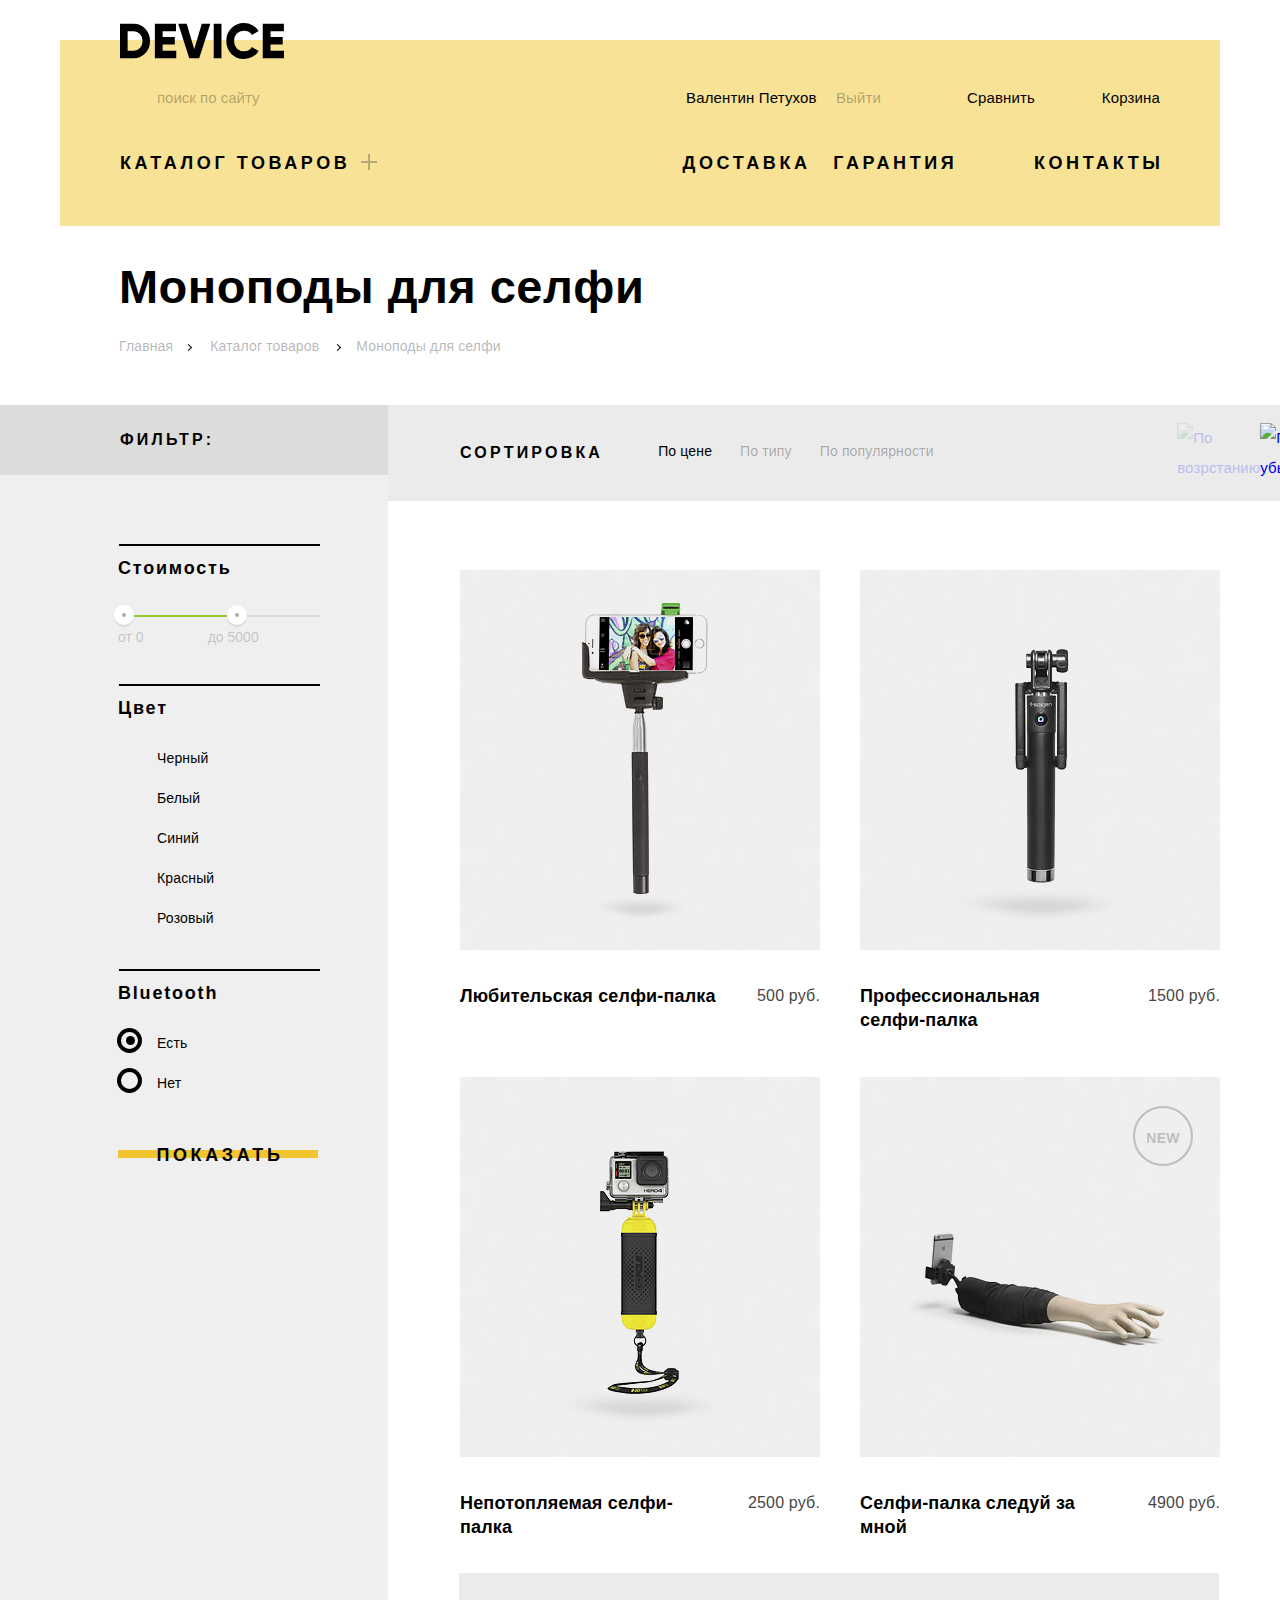
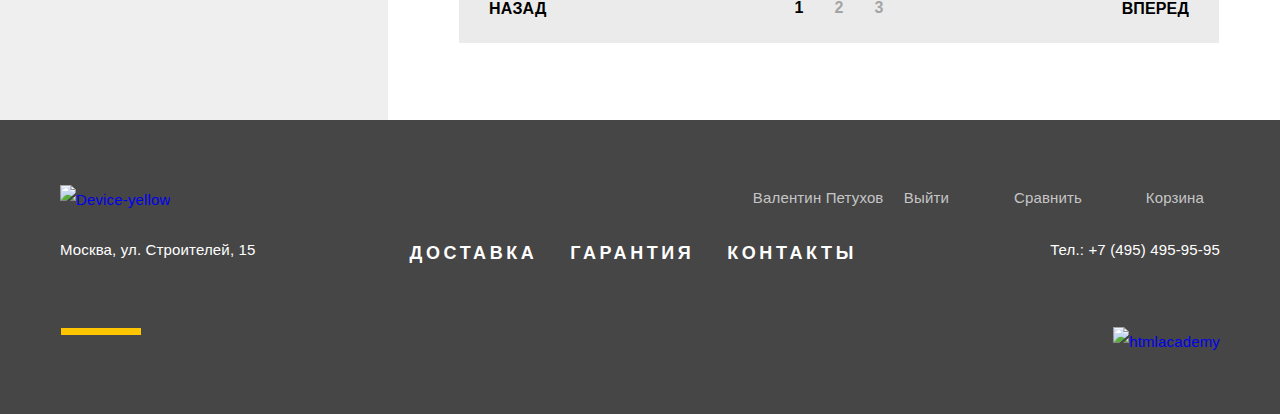
==== commit c4c31daa: "исправил ошибки" ====
--- a/catalog.html
+++ b/catalog.html
@@ -6,260 +6,317 @@
 		<link rel="stylesheet" href="css/normalize.css">
 		<link rel="stylesheet" href="css/style.css">
 	</head>
-	<body>
-	<header class="main-header">
-			<nav class="main-navigation">
-				<a class="main-header-logo" href="index.html">
-					<svg class="black" xmlns="http://www.w3.org/2000/svg" width="163" height="35">
-						<path d="M-.151.702v33.6h13.532a15.72 15.72 0 0 0 11.72-4.824 16.458 16.458 0 0 0 4.712-11.976 16.458 16.458 0 0 0-4.712-11.976A15.723 15.723 0 0 0 13.381.702H-.151zM7.582 26.91V8.091h5.8a8.646 8.646 0 0 1 6.5 2.568 9.407 9.407 0 0 1 2.489 6.84 9.406 9.406 0 0 1-2.489 6.84 8.642 8.642 0 0 1-6.5 2.568h-5.8zm34.8-5.952h12.082v-7.3H42.378V8.091h13.291V.702H34.645v33.6H55.91V26.91H42.378v-5.952zm36.343 13.344L89.744.702h-8.458l-7.491 24.72L66.304.702h-8.457l11.019 33.6h9.859zm14.4 0h7.733V.702h-7.733v33.6zm38.615-1.416a15.506 15.506 0 0 0 6.041-5.688l-6.67-3.84a7.482 7.482 0 0 1-3.165 3.024 9.87 9.87 0 0 1-4.664 1.1 9.595 9.595 0 0 1-7.177-2.736 9.909 9.909 0 0 1-2.682-7.248 9.909 9.909 0 0 1 2.682-7.248 9.595 9.595 0 0 1 7.177-2.736 9.897 9.897 0 0 1 4.639 1.08 7.592 7.592 0 0 1 3.19 3.048l6.67-3.84a15.873 15.873 0 0 0-6.09-5.688 17.42 17.42 0 0 0-8.409-2.088c-9.779-.272-17.797 7.691-17.591 17.472-.208 9.781 7.809 17.747 17.588 17.476a17.52 17.52 0 0 0 8.458-2.088zm17.881-11.928h12.082v-7.3h-12.085V8.091h13.29V.702h-21.023v33.6h21.265V26.91h-13.532v-5.952z" data-name="-e-logo" fill-rule="evenodd"/>
-					</svg>
-				</a>
-				<form action="https://echo.htmlacademy.ru" class="search" method="get">
-					<svg version="1.1" id="Layer_1" xmlns="http://www.w3.org/2000/svg" xmlns:xlink="http://www.w3.org/1999/xlink" x="0px" y="0px" width="16px" height="16px" viewBox="0 0 16 16" enable-background="new 0 0 16 16" xml:space="preserve">
-						<path d="M15.7,14.3l-3.104-3.104C13.473,10.023,14,8.576,14,7c0-3.866-3.134-7-7-7S0,3.134,0,7s3.134,7,7,7 c1.576,0,3.023-0.527,4.193-1.404L14.3,15.7c0.185,0.184,0.38,0.3,0.7,0.3c0.553,0,1-0.447,1-1C16,14.781,15.945,14.546,15.7,14.3z M2,7c0-2.762,2.238-5,5-5s5,2.238,5,5s-2.238,5-5,5S2,9.762,2,7z"/>
-					</svg>
-					<input class="input-search" name="search" placeholder="поиск по сайту" type="search">
-				</form>
-				<ul class="main-header">
-					<li class="user-nav login">
-						<a href="#">
-								<svg class="black" xmlns="http://www.w3.org/2000/svg" width="13" height="12">
-									<path fill="#272525" d="M.032 12h12.937c-.163-2.643-2.074-4.837-4.671-5.543a3.47 3.47 0 0 0 1.687-2.972 3.485 3.485 0 0 0-6.97 0c0 1.264.68 2.361 1.688 2.972C2.106 7.163.194 9.357.032 12z"/>
-								</svg>
-							Войти
-						</a>
-					</li>
-					<li class="user-nav  compare">
-						<a href="#">
-								<svg class="black" xmlns="http://www.w3.org/2000/svg" width="10" height="10">
-									<path d="M8 2h1.984v8H8zM0 3h1.984v7H0zM4 0h2v10H4z"/>
-								</svg>
-							Сравнить
-						</a>
-					</li>
-					<li class="user-nav basket">
-						<a href="#">
-								<svg class="black" xmlns="http://www.w3.org/2000/svg" width="12" height="12">
-									<path d="M11.864 3.017a.429.429 0 0 0-.327-.154H9.225V4.09c0 .563-.484 1.022-1.08 1.022-.594 0-1.078-.458-1.078-1.022V2.863H4.909V4.09c0 .563-.485 1.022-1.08 1.022-.595 0-1.078-.458-1.078-1.022V2.863H.438a.43.43 0 0 0-.327.154.472.472 0 0 0-.108.358l.776 7.134c.015.806.642 1.455 1.411 1.455h7.595c.77 0 1.396-.649 1.411-1.455l.776-7.134a.476.476 0 0 0-.108-.358z"/>
-									<path d="M3.829 4.499c.239 0 .433-.184.433-.409V1.84c0-.632.672-1.022 1.295-1.022h1.079c.655 0 1.078.401 1.078 1.022v2.25c0 .225.194.409.431.409.239 0 .433-.184.433-.409V1.84C8.577.773 7.761 0 6.636 0H5.557c-1.19 0-2.159.826-2.159 1.84v2.25c0 .225.194.409.431.409z"/>
-								</svg>
-							Корзина
-						</a>
-					</li>
-				</ul>
-				<ul class="sait-navigation">
-					<li class="site-nav catalog">
-						<a href="catalog.html">Каталог товаров</a>
-					</li>
-					<li>
-						<ul class="dropdown-catalogs">
-							<li>
-								<a href="#">Виртуальная реальность</a>
-							</li>
-							<li>
-								<a href="#">Монопод для селфи</a>
-							</li>
-							<li>
-								<a href="#">Экшн-камера</a>
-							</li>
-							<li>
-								<a href="#">Фитнес-браслеты</a>
-							</li>
-							<li>
-								<a href="#">Умные часы</a>
-							</li>
-							<li>
-								<a href="#">Квадрокоптеры</a>
+	<body class="catalog">
+		<div class="container">
+			<header class="main-header">
+				<h1 class="visually-hidden">Интернет магазин "DEVICE"</h1>
+				<div class="main-header-logo">
+					<a href="index.html"><img src="img/logo.svg" alt="Логотип "DEVICE" width="163" height="35"></a>
+				</div>
+				<nav class="main-navigation">
+					<ul class="main-navigation-user-list">
+						<li class="main-navigation-user-item main-navigation-user-item-search">
+							<form class="main-navigation-search" action="https://echo.htmlacademy.ru" class="search" method="get">
+								<input class="main-navigation-search-input" name="search" placeholder="поиск по сайту" type="search">
+								<button class="main-navigation-search-button" type="submit">Найти</button>		
+								<label class="main-navigation-search-label" for="search">
+									<span class="visually-hidden">Поиск:</span>
+								</label>					
+							</form>
+						</li>
+						<li class="main-navigation-user-item  main-navigation-user-item-login">
+							<a class="main-navigation-user-link  main-navigation-user-link-profile" href="#">Валентин Петухов</a>
+							<a class="main-navigation-user-link  main-navigation-user-link-logout" href="#">Выйти</a>
+						</li>
+						<li class="main-navigation-user-item  main-navigation-user-item-compare">
+							<a class="main-navigation-user-link  main-navigation-user-link-compare" href="#">Сравнить</a>
+						</li>
+						<li class="main-navigation-user-item main-navigation-user-item-basket">
+							<a class="main-navigation-user-link  main-navigation-user-link-basket" href="#">Корзина</a>
+						</li>
+					</ul>
+					<ul class="site-navigation-list">
+						<li class="site-navigation-item site-navigation-item-catalog">
+							<a class="site-navigation-link site-navigation-link-catalog" href="catalog.html">Каталог товаров</a>
+							<div class="site-navigation-dropdown-wrap">			
+								<ul class="site-navigation-dropdown-list">
+									<li class="site-navigation-dropdown-column">
+										<a href="#">Виртуальная реальность</a>																	
+										<a href="#">Монопод для селфи</a>	
+										<a href="#">Экшн-камера</a>
+									</li>
+									<li class="site-navigation-dropdown-column">
+										<a href="#">Фитнес-браслеты</a>								
+										<a href="#">Умные часы</a>
+									</li>
+									<li class="site-navigation-dropdown-column">
+										<a href="#">Квадрокоптеры</a>
+									</li>
+								</ul>
+							</div>
+						</li>
+						<li class="site-navigation-item site-navigation-item-dilivery">
+							<a  class="site-navigation-link site-navigation-link-dilivery" href="#">Доставка</a>
+						</li>
+						<li class="site-navigation-item site-navigation-item-guarantee">
+							<a class="site-navigation-link site-navigation-link-guarantee" href="#">Гарантия</a>
+						</li>
+						<li class="site-navigation-item site-navigation-item-contact">
+							<a class="site-navigation-link site-navigation-link-contact" href="#">Контакты</a>
+						</li>
+					</ul>
+				</nav>
+			</header>
+		</div>
+		<main class="main-container">
+			<div class="container">
+				<header class="main-container-head">
+					<h2 class="main-container-title">Моноподы для селфи</h2>
+					<nav class="breadcrumbs">
+						<ul class="breadcrumbs-list">
+							<li class="breadcrumbs-item">
+								<a href="index.html">Главная</a>
+							</li>
+							<li class="breadcrumbs-item">
+								<a href="#">Каталог товаров</a>
+							</li>
+							<li class="breadcrumbs-item">
+								<a>Моноподы для селфи</a> 
 							</li>
 						</ul>
-					</li>
-					<li class="site-nav dilivery">
-						<a href="#">Доставка</a>
-					</li>
-					<li class="site-nav guarantee">
-						<a href="#">Гарантия</a>
-					</li>
-					<li class="site-nav contact">
-						<a href="#">Контакты</a>
-					</li>
-				</ul>
-			</nav>
-		</header>
-		<main class="container">
-			<h1 class="page-title">Моноподы для селфи</h1>
-			<ul class="breadcrumbs">
-				<li>
-					<a href="index.html">Главная</a>
-				</li>
-				<li>
-					<a href="catalog.html">Каталог товаров</a>
-				</li>
-				<li class="breadcrumbs-current">Монопады для селфи</li>
-			</ul>
-			<section class="filters">
-				<h2 class="visually-hidden">ФИЛЬТР:</h2>
-				<form action="https://echo.htmlacademy.ru" class="filter" method="get">				
-					<fieldset class="filter-item-price">
-						<legend>Стоимость</legend>от 0
-						<input class="min-cost" max="5000" min="0" name="rating" type="range">до 5000
-					</fieldset>				
-					<h2 class="visually-hidden">Фильтр цветов</h2>			
-					<fieldset>
-						<legend>Цвет</legend>
-						<ul>
-							<li class="filter-option">
-								<label>
-									<input checked class="visually-hidden filter-input filter-input-checkbox" name="цвет" type="checkbox">
-										Черный
-								</label>
-							</li>
-							<li class="filter-option">
-								<label>
-									<input class="visually-hidden filter-input filter-input-checkbox" name="цвет" type="checkbox">
-										Белый
-								</label>
-							</li>
-							<li class="filter-option">
-								<label>
-									<input checked class="visually-hidden filter-input filter-input-checkbox" name="цвет" type="checkbox">
-										Синий
-								</label>
-							</li>
-							<li class="filter-option">
-								<label>
-									<input checked class="visually-hidden filter-input filter-input-checkbox" name="цвет" type="checkbox">
-										Красный
-								</label>
-							</li>
-							<li class="filter-option">
-								<label>
-									<input class="visually-hidden filter-input filter-input-checkbox" name="цвет" type="checkbox">
-										Розовый
-								</label>
-							</li>
+					</nav>
+				</header>
+			</div>
+			<div class="main-container-dropdown">
+				<section class="sidebar-catalog">
+					<div class="sidebar-title-dropdown">
+						<h2>ФИЛЬТР:</h2>
+					</div>
+					<form class="filter" action="https://echo.htmlacademy.ru" class="filter" method="get">
+						<div class="filter-item-dropdown">				
+							<fieldset class="filter-item filter-item-price">
+								<legend>Стоимость</legend>
+								<div class="filter-range">
+									<div class="filer-range-controls">
+										<div class="filer-range-scale">
+											<div class="filer-range-bar"></div>
+										</div>
+										<div class="filer-range-toggle filer-range-toggle-min"></div>
+										<div class="filer-range-toggle filer-range-toggle-max"></div>
+									</div>
+									<div class="filer-range-price">
+										<label class="filer-range-label filer-range-label-min" for="">от
+											<input class="filer-range-input" type="text" name="min-price" value="0">
+										</label>
+										<label class="filer-range-label filer-range-label-max" for="">до
+											<input class="filer-range-input" type="text" name="price-max" id="" value="5000">
+										</label>
+									</div>	
+								</div>
+							</fieldset>
+						</div>
+						<div class="filter-item-dropdown">
+							<fieldset class="filter-item">
+								<legend>Цвет</legend>
+								<ul class="filter-checkbox-list">
+									<li class="filter-checkbox-item">
+											<input class="filter-input-checkbox visually-hidden" id="filter-checkbox-black" name="black" type="checkbox" checked>
+											<label class="filter-checkbox-label" for="filter-checkbox-black">Черный</label>
+									</li>
+									<li class="filter-checkbox-item">
+											<input class="filter-input-checkbox visually-hidden" id="filter-checkbox-white" name="white" type="checkbox">
+											<label class="filter-checkbox-label" for="filter-checkbox-white">Белый</label>
+									</li>
+									<li class="filter-checkbox-item">
+											<input class="filter-input-checkbox visually-hidden" id="filter-checkbox-blue" name="blue" type="checkbox" checked>
+											<label class="filter-checkbox-label" for="filter-checkbox-blue">Синий</label>
+									</li>
+									<li class="filter-checkbox-item">
+											<input class="filter-input-checkbox visually-hidden" id="filter-checkbox-red" name="red" type="checkbox" checked>
+											<label class="filter-checkbox-label" for="filter-checkbox-red">Красный</label>
+									</li>
+									<li class="filter-checkbox-item">
+											<input class="filter-input-checkbox visually-hidden" id="filter-checkbox-pink" name="pink" type="checkbox">
+											<label class="filter-checkbox-label" for="filter-checkbox-pink">Розовый</label>
+									</li>
+								</ul>
+							</fieldset>
+						</div>
+						<div class="filter-item-dropdown">
+							<fieldset class="filter-item">
+								<legend>Bluetooth</legend>
+								<ul class="filter-radio-list">
+									<li class="filter-radio-item">
+										<input class="filter-input-radio visually-hidden" id="filter-control-yes" name="bluetooth" type="radio" value="yes" checked> 
+										<label class="filter-radio-label" for="filter-control-yes">Есть</label>
+									</li>
+									<li class="filter-radio-item">
+										<input class="filter-input-radio visually-hidden" id="filter-control-no" name="bluetooth" type="radio" value="no">
+										<label class="filter-radio-label" for="filter-control-no">Нет</label>
+									</li>
+								</ul>
+							</fieldset>
+						</div>
+						<button class="btn" type="submit">Показать</button>
+					</form>
+				</section>
+				<section class="sort">
+					<h2 class="visually-hidden">Сортировка товаров</h2>
+					<section class="sort-panel">
+						<h3>Сортировка</h3>
+						<ul class="sort-panel-list">
+							<li class="sort-panel-item sort-panel-item-active"><a href="#">По цене</a></li>
+							<li class="sort-panel-item"><a href="#">По типу</a></li>
+							<li class="sort-panel-item"><a href="#">По популярности</a></li>
 						</ul>
-					</fieldset>
-					<fieldset>
-						<legend>Bluetooth</legend>
-						<ul>
-							<li class="filter-option">
-								<label>
-									<input checked class="visually-hidden filter-input filter-input-radio" name="Bluetooth" type="radio" value="Yes"> 
-										Есть
-								</label>
-							</li>
-							<li class="filter-option">
-								<label>
-									<input class="visually-hidden filter-input filter-input-radio" name="Bluetooth" type="radio" value="No">
-										Нет
-								</label>
+						<ul class="sort-panel-updown-list">
+							<li class="sort-panel-up-item">
+								<a class="sort-panel-up-link" href="#">
+									<img src="img/sort-up.svg" alt="По возрстанию" width="11" height="10">
+								</a>
+							</li>
+							<li class="sort-panel-down-item sort-panel-down-item-active">
+								<a class="sort-panel-down-link" href="#">
+									<img src="img/sort-down.svg" alt="По убыванию" width="11" height="10">
+								</a>
 							</li>
 						</ul>
-					</fieldset>
-				</form>
-			</section>
-			<button class="filter-button button" type="submit">Показать</button>
-			<section class="sort-main">
-				<div class="container-sort"></div>
-			</section>
-			<section class="catalog">
-				<h2 class="visually-hidden">Список селфи-палок</h2>
-				<ul class="catalog-list">
-					<li class="catalog-item">
-						<h3><a href="catalog-item.html"><span class="catalog-category">Любительская селфи-палка</span></a></h3>
-						<p class="catalog-item-image">
-							<a href="catalog-item.html">
-								<img alt="Любительская селфи-палка" height="165" src="img/amateur-selfie.jpg" width="220">
-							</a>
-						</p>
-						<b>500 руб.</b>
-					</li>
-					<li class="catalog-item">
-						<h3><a href="catalog-item.html"><span class="catalog-category">Профессиональная селфи-палка</span></a></h3>
-						<p class="catalog-item-image">
-							<a href="catalog-item.html">
-								<img alt="Профессиональная селфи-палка" height="165" src="img/professional.jpg" width="220">
-							</a>
-						</p>
-						<b>1500 руб.</b>
-					</li>
-					<li class="catalog-item">
-						<h3><a href="catalog-item.html"><span class="catalog-category">Непотопляемая селфи-палка</span></a></h3>
-						<p class="catalog-item-image"><a href="catalog-item.html"><img alt="Непотопляемая селфи-палка" height="165" src="img/unsinkable-selfie.jpg" width="220"></a></p><b>2500 руб.</b>
-					</li>
-					<li class="catalog-item">
-						<h3><a href="catalog-item.html"><span class="catalog-category">Селфи-палка следуй за мной</span></a></h3>
-						<p class="catalog-item-image">
-							<a href="catalog-item.html">
-								<img alt="Селфи-палка следуй за мной" height="165" src="img/follow-me.jpg" width="220">
-							</a>
-						</p>
-						<b>4900 руб.</b>
-					</li>
-				</ul>
-			</section>
+					</section>
+					
+					<section class="catalog-list">
+						<article class="catalog-item">
+							<img class="catalog-item-img" alt="Любительская селфи-палка" height="380" src="img/amateur-selfie.jpg" width="360">
+							<span class="catalog-item-new">NEW</span>
+							<div class="actions">
+								<a class="btn" href="#">В корзину</a>
+								<a class="bookmark" href="#">Добавить к сравнению</a>
+							</div>
+							<div class="catalog-item-info">
+								<h2><a href="#">Любительская селфи-палка</a></h2>
+								<span class="catalog-item-price">500 руб.</span>
+							</div>
+						</article>
+						<article class="catalog-item">
+							<img class="catalog-item-img" alt="Профессиональная селфи-палка" height="380" src="img/professional.jpg" width="360">
+							<span class="catalog-item-new">NEW</span>
+							<div class="actions">
+								<a class="btn" href="#">В корзину</a>
+								<a class="bookmark" href="#">Добавить к сравнению</a>
+							</div>
+							<div class="catalog-item-info">
+								<h2><a href="#">Профессиональная селфи-палка</a></h2>
+								<span class="catalog-item-price">1500 руб.</span>
+							</div>
+						</article>
+						<article class="catalog-item">
+							<img class="catalog-item-img" alt="Непотопляемая селфи-палка" height="380" src="img/unsinkable-selfie.jpg" width="360">
+							<span class="catalog-item-new">NEW</span>
+							<div class="actions">
+								<a class="btn" href="#">В корзину</a>
+								<a class="bookmark" href="#">Добавить к сравнению</a>
+							</div>
+							<div class="catalog-item-info">
+								<h2><a href="#">Непотопляемая селфи-палка</a></h2>
+								<span class="catalog-item-price">2500 руб.</span>
+							</div>
+						</article>
+						<article class="catalog-item">
+							<img class="catalog-item-img" alt="Селфи-палка следуй за мной" height="380" src="img/follow-me.jpg" width="360">
+							<span class="catalog-item-new catalog-item-new-active">NEW</span>
+							<div class="actions">
+								<a class="btn" href="#">В корзину</a>
+								<a class="bookmark" href="#">Добавить к сравнению</a>
+							</div>
+							<div class="catalog-item-info">
+								<h2><a href="#">Селфи-палка следуй за мной</a></h2>
+								<span class="catalog-item-price">4900 руб.</span>
+							</div>
+						</article>							
+					</section>
+					<ul class="pagination">
+						<li>
+							<a class="pagination-option pagination-option-back" href="#">Назад</a>
+						</li>
+						<li class="pagination-list-dropdown">
+							<ul class="pagination-list">
+								<li class="pagination-item pagination-item-active">
+									<a href="#">1</a>
+								</li>
+								<li class="pagination-item">
+									<a href="#">2</a>
+								</li>
+								<li class="pagination-item">
+									<a href="#">3</a>
+								</li>
+							</ul>
+						</li>
+						<li>
+							<a class="pagination-option pagination-option-next" href="#">Вперед</a>
+						</li>
+					</ul>
+				</section>
+			</div>
 		</main>
 		<footer class="main-footer">
-			<section class="footer-user">
-				<h2 class="visually-hidden">Для пользователя</h2>
-				<a class="main-footer-logo">
-					<svg class="yellow" xmlns="http://www.w3.org/2000/svg" width="163" height="35">
-						<path d="M-.151.702v33.6h13.532a15.72 15.72 0 0 0 11.72-4.824 16.458 16.458 0 0 0 4.712-11.976 16.458 16.458 0 0 0-4.712-11.976A15.723 15.723 0 0 0 13.381.702H-.151zM7.582 26.91V8.091h5.8a8.646 8.646 0 0 1 6.5 2.568 9.407 9.407 0 0 1 2.489 6.84 9.406 9.406 0 0 1-2.489 6.84 8.642 8.642 0 0 1-6.5 2.568h-5.8zm34.8-5.952h12.082v-7.3H42.378V8.091h13.291V.702H34.645v33.6H55.91V26.91H42.378v-5.952zm36.343 13.344L89.744.702h-8.458l-7.491 24.72L66.304.702h-8.457l11.019 33.6h9.859zm14.4 0h7.733V.702h-7.733v33.6zm38.615-1.416a15.506 15.506 0 0 0 6.041-5.688l-6.67-3.84a7.482 7.482 0 0 1-3.165 3.024 9.87 9.87 0 0 1-4.664 1.1 9.595 9.595 0 0 1-7.177-2.736 9.909 9.909 0 0 1-2.682-7.248 9.909 9.909 0 0 1 2.682-7.248 9.595 9.595 0 0 1 7.177-2.736 9.897 9.897 0 0 1 4.639 1.08 7.592 7.592 0 0 1 3.19 3.048l6.67-3.84a15.873 15.873 0 0 0-6.09-5.688 17.42 17.42 0 0 0-8.409-2.088c-9.779-.272-17.797 7.691-17.591 17.472-.208 9.781 7.809 17.747 17.588 17.476a17.52 17.52 0 0 0 8.458-2.088zm17.881-11.928h12.082v-7.3h-12.085V8.091h13.29V.702h-21.023v33.6h21.265V26.91h-13.532v-5.952z" data-name="-e-logo" fill-rule="evenodd"/>
-					</svg>
-				</a>
-				<ul class="footer-user-nav user-nav">
-					<li class="footer-user-nav-item login">
-						<a href="#">
-							<svg class="yellow" xmlns="http://www.w3.org/2000/svg" width="13" height="12">
-								<path fill="#272525" d="M.032 12h12.937c-.163-2.643-2.074-4.837-4.671-5.543a3.47 3.47 0 0 0 1.687-2.972 3.485 3.485 0 0 0-6.97 0c0 1.264.68 2.361 1.688 2.972C2.106 7.163.194 9.357.032 12z"/>
-							</svg>
-							Войти
+			<div class="container">
+				<div class="main-footer-user">
+					<div class="main-footer-logo">
+						<a href="index.html">
+							<img src="img/yellow-logo.svg" alt="Device-yellow" width="164px" height="36px">
 						</a>
-					</li>
-					<li class="footer-user-nav-item compare">
-						<a href="#">
-							<svg class="yellow" xmlns="http://www.w3.org/2000/svg" width="10" height="10">
-								<path d="M8 2h1.984v8H8zM0 3h1.984v7H0zM4 0h2v10H4z"/>
-							</svg>
-							Сравнить
-						</a>
-					</li>
-					<li class="footer-user-nav-item basket">
-						<a href="#">
-							<svg class="yellow" xmlns="http://www.w3.org/2000/svg" width="12" height="12">
-								<path d="M11.864 3.017a.429.429 0 0 0-.327-.154H9.225V4.09c0 .563-.484 1.022-1.08 1.022-.594 0-1.078-.458-1.078-1.022V2.863H4.909V4.09c0 .563-.485 1.022-1.08 1.022-.595 0-1.078-.458-1.078-1.022V2.863H.438a.43.43 0 0 0-.327.154.472.472 0 0 0-.108.358l.776 7.134c.015.806.642 1.455 1.411 1.455h7.595c.77 0 1.396-.649 1.411-1.455l.776-7.134a.476.476 0 0 0-.108-.358z"/>
-								<path d="M3.829 4.499c.239 0 .433-.184.433-.409V1.84c0-.632.672-1.022 1.295-1.022h1.079c.655 0 1.078.401 1.078 1.022v2.25c0 .225.194.409.431.409.239 0 .433-.184.433-.409V1.84C8.577.773 7.761 0 6.636 0H5.557c-1.19 0-2.159.826-2.159 1.84v2.25c0 .225.194.409.431.409z"/>
-							</svg>
-							Корзина
-						</a>
-					</li>
-				</ul>
-			</section>
-			<section class="footer-conditions">
-				<h2 class="visually-hidden">Наши координаты</h2>
-				<address>
-					Москва, ул. Строителей, 15
-				</address> 			
-				<ul class="footer-conditions-menu">
-					<li class="footer-site-nav-item footer-dilivery"><a href="#">Доставка</a></li>
-					<li class="footer-site-nav-item footer-guarantee"><a href="#">Гарантия</a></li>
-					<li class="footer-site-nav-item footer-contacts"><a href="#">Контакты</a></li>
-				</ul>
+					</div>
+					<ul class="main-footer-user-list">
+						<li class="main-footer-user-item main-footer-user-item-login">
+							<a class="main-footer-user-link  main-footer-user-link-profile" href="#">Валентин Петухов</a>
+							<a class="main-footer-user-link  main-footer-user-link-logout" href="#">Выйти</a>
+						</li>
+						<li class="main-footer-user-item main-footer-user-item-compare">
+							<a class="main-footer-user-link main-footer-user-link-compare" href="#">Сравнить</a>
+						</li>
+						<li class="main-footer-user-item main-footer-user-item-basket">
+							<a class="main-footer-user-link main-footer-user-link-basket" href="#">Корзина</a>
+						</li>
+					</ul>
+				</div>
+				<section class="main-footer-info">
+					<h2 class="visually-hidden">Наши координаты</h2>
+					<div class="main-footer-address">
+						<span>Москва, ул. Строителей, 15</span> 
+					</div>		
+					<div class="main-footer-service">
+						<a class="main-footer-service-link main-footer-service-link-delivery" href="#">Доставка</a>
+						<a class="main-footer-service-link main-footer-service-link-guaranty" href="#">Гарантия</a>						
+						<a class="main-footer-service-link main-footer-service-link-contacts" href="#">Контакты</a>
+					</div>	
+					<div class="main-footer-phone">
+						<a href="tel:+74954959595">Тел.: +7 (495) 495-95-95</a>
+					</div>
+				</section>
+				<section class="main-footer-social">
+					<div class="main-footer-social-dropdown">
+						<ul class="main-footer-social-list">
+							<li class="main-footer-social-item">
+								<a class="main-footer-social-link main-footer-social-link-facebook" href="#">
+									<span class="visually-hidden">Facebook</span>
+								</a>
+							</li>
+							<li class="main-footer-social-item">
+								<a class="main-footer-social-link main-footer-social-link-instagram" href="#">
+									<span class="visually-hidden">Instagram</span>
+								</a>
+							</li>
+							<li class="main-footer-social-item">
+								<a class="main-footer-social-link main-footer-social-link-twitter" href="#">
+									<span class="visually-hidden">Twitter</span>
+								</a>
+							</li>
+						</ul>
+						<div class="main-footer-copyright">
+							<a href="https://htmlacademy.ru"><img src="img/logo-html.svg" alt="htmlacademy" width="27px" height="35px"></a>
+						</div>
+					</div>
+				</section>
 			</div>
-			<a href="tel:+74954959595">Тел.: +7 (495) 495-95-95</a>
-		</footer>
-		<div class="footer-social">
-			<ul class="social-list">				
-				<li>
-					<a class="social-button" href="https://www.facebook.com">Фейсбук</a>
-				</li>
-				<li>
-					<a class="social-button" href="https://www.instagram.com">Инстаграм</a>
-				</li>
-				<li>
-					<a class="social-button" href="https://twitter.com">Твиттер</a>
-				</li>
-			</ul>
-		</div>
+		</footer>		
 	</body>
 </html>--- a/css/style.css
+++ b/css/style.css
@@ -1,10 +1,136 @@
-@import url "http://fonts.fontstorage.com/import/gilroy.css";
-
-@import "http://fonts.fontstorage.com/import/opensans.css";
+@font-face  {
+    font-weight: 800;
+    font-family: "Gilroy";
+    font-style: normal;
+
+    src: url("../fonts/gilroyextrabold.woff2") format("woff2"),
+    url("../fonts/gilroyextrabold.woff") format("woff");
+}
+
+@font-face  {
+    font-weight: 300;
+    font-family: "Gilroy";
+    font-style: normal;
+
+    src: url("../fonts/gilroylight.woff2") format("woff2"),
+    url("../fonts/gilroylight.woff2") format("woff");
+}
+
+@-webkit-keyframes bounce  {
+0%  {
+    -webkit-transform: translateY(-2000px) translate(-50%, -50%);
+            transform: translateY(-2000px) translate(-50%, -50%);
+}
+70%  {
+    -webkit-transform: translateY(30px) translate(-50%, -50%);
+            transform: translateY(30px) translate(-50%, -50%);
+}
+90%  {
+    -webkit-transform: translateY(-10px) translate(-50%, -50%);
+            transform: translateY(-10px) translate(-50%, -50%);
+}
+100%  {
+    -webkit-transform: translateY(0) translate(-50%, -50%);
+            transform: translateY(0) translate(-50%, -50%);
+}
+}
+
+@keyframes bounce  {
+0%  {
+    -webkit-transform: translateY(-2000px) translate(-50%, -50%);
+            transform: translateY(-2000px) translate(-50%, -50%);
+}
+70%  {
+    -webkit-transform: translateY(30px) translate(-50%, -50%);
+            transform: translateY(30px) translate(-50%, -50%);
+}
+90%  {
+    -webkit-transform: translateY(-10px) translate(-50%, -50%);
+            transform: translateY(-10px) translate(-50%, -50%);
+}
+100%  {
+    -webkit-transform: translateY(0) translate(-50%, -50%);
+            transform: translateY(0) translate(-50%, -50%);
+}
+}
+
+@-webkit-keyframes shake  {
+0%,
+100%  {
+    -webkit-transform: translate(-50%, -50%) translateX(0);
+            transform: translate(-50%, -50%) translateX(0);
+}
+10%,
+30%,
+50%,
+70%,
+90%  {
+    -webkit-transform: translate(-50%, -50%) translateX(-10px);
+            transform: translate(-50%, -50%) translateX(-10px);
+}
+20%,
+40%,
+60%,
+80%  {
+    -webkit-transform: translate(-50%, -50%) translateX(10px);
+            transform: translate(-50%, -50%) translateX(10px);
+}
+}
+  
+@keyframes shake  {
+0%,
+100%  {
+    -webkit-transform: translate(-50%, -50%) translateX(0);
+            transform: translate(-50%, -50%) translateX(0);
+}
+10%,
+30%,
+50%,
+70%,
+90%  {
+    -webkit-transform: translate(-50%, -50%) translateX(-10px);
+            transform: translate(-50%, -50%) translateX(-10px);
+}
+20%,
+40%,
+60%,
+80%  {
+    -webkit-transform: translate(-50%, -50%) translateX(10px);
+            transform: translate(-50%, -50%) translateX(10px);
+}
+}
+
+.visually-hidden  {
+    position: absolute;
+
+    width: 1px;
+    height: 1px;
+    margin: -1px;
+    padding: 0;
+    overflow: hidden;
+
+    border: 0;   
+
+    clip: rect(0 0 0 0);
+}
+
+html  {
+    box-sizing: border-box;    
+    overflow-x: hidden;
+}
+
+*,
+*::before,
+*::after  {
+    box-sizing: inherit;
+}
 
 body  {
+    min-width: 1200px;
     margin: 0;
     padding: 0;
+    padding-top: 40px;
+    overflow-x: hidden;
 
     font-family: "Open Sans", "Arial", sans-serif;
     font-size: 15px;
@@ -20,137 +146,2744 @@
     text-decoration: none;
 }
 
+.container  {
+    width: 1200px;
+    margin: 0 auto;
+    padding: 0 20px;
+}
+
+.btn {
+    position: relative;
+    z-index: 1;
+  
+    display: block;
+    padding-top: 10px;
+    padding-bottom: 10px;
+  
+    font-weight: 800;
+    font-size: 18px;
+    line-height: 24px;
+    font-family: "Gilroy", "Arial", sans-serif;
+    text-align: center;
+    color: #000000;
+    text-transform: uppercase;
+    letter-spacing: 0.2em;
+  
+    background: none;
+    border: none;
+    cursor: pointer;
+}
+  
+.btn:active {
+    color: rgba(0, 0, 0, 0.3);
+}
+  
+.btn::before {
+    content: "";
+    position: absolute;
+    top: 50%;
+    left: -2px;
+    z-index: -1;
+  
+    width: inherit;
+    height: 8px;
+    margin-top: -5px;
+  
+    background-color: #f0c52e;
+}
+  
+.btn:hover::before,
+.btn:focus::before {
+    top: 0;
+  
+    height: 40px;
+    margin: 0;
+  
+    transition: all 0.3s linear;
+}
+  
+.btn:active::before {
+    top: 0;
+  
+    height: 40px;
+    margin: 0;
+  
+    color: rgba(0, 0, 0, 0.3);
+  
+    transition: all 0.3s linear;
+}
+
+.main-header  {
+    position: relative;
+
+    color: #000000;
+
+    background-color: #f7e296;
+}
+
+.main-header-logo  {
+    position: absolute;
+    top: -20px;
+    left: 60px;
+}
+
+.catalog .main-header-logo {
+    top: -17px;
+}
+
+.main-header-logo a  {
+    cursor: pointer;
+}
+
+.main-header-logo a:hover,
+.main-header-logo a:focus  {
+    opacity: 0.6;
+
+    transition: all 0.2s linear;
+}
+
+.main-header-logo a:active  {
+    opacity: 0.3;
+}
+
+.main-header-logo img  {
+    width: 164px;
+    height: 36px;
+}
+
 .main-navigation  {
-    background-color: #f0c52e;
-    }
-
-.sait-navigation  {
-    font-family: "Gilroy - Extra Bold", sans-serif;
+    padding: 28px 60px 160px 60px;
+}
+
+.catalog .main-navigation  {
+    padding-bottom: 47px;
+}
+
+.main-navigation-user-list  {
+    display: flex;
+    flex-wrap: wrap;
+    justify-content: space-between;
+    margin: 0;
+    padding: 0;
+    padding-bottom: 21px;
+
+    list-style: none;
+}
+
+.main-navigation-user-item {
+    padding: 15px 0px 15px 27px;
+}
+
+.main-navigation-user-item-search {
+    width: 540px;     
+}
+
+.main-navigation-user-item-login  {
+    width: 280px;
+    padding-left: 26px;
+}
+
+.main-navigation-user-item-compare  {
+    width: 110px;
+}
+
+.main-navigation-user-item-basket  {
+    width: 110px;
+
+    text-align: right;
+}
+
+.main-navigation-search  {
+    position: relative;
+
+    display: flex;
+    justify-content: space-between;
+    width: 440px;    
+}
+
+.main-navigation-search-label  {
+    position: absolute;
+    top: 8px;
+    left: -24px;
+
+    width: 20px;
+    height: 20px;
+
+    background-image: url("../img/search.svg");
+    background-repeat: no-repeat;
+    cursor: pointer;
+}
+
+.main-navigation-search-label::before  {
+    content: "";
+    position: absolute;
+    bottom: -12px;
+    left: 0;
+
+    display: none;
+    width: 400px;
+    height: 2px;
+
+    background-color: #000000;
+}
+
+.main-navigation-search-input  {
+    position: relative;
+
+    width: 320px;
+    height: 30px;
+    margin-left: 10px;
+    padding: 0;
+
+    font-weight: 300;
+    font-size: 15px;
+    line-height: 30px;
+    font-family: "Open Sans", "Arial", sans-serif;
+    color: #000000;
+
+    background-color: transparent;
+    border: none;
+    outline: none;
+    cursor: pointer;
+}
+
+.main-navigation-search-input::-webkit-input-placeholder  {
+    color: rgba(0, 0, 0, 0.3);
+}
+
+.main-navigation-search-input:-ms-input-placeholder  {
+    color: rgba(0, 0, 0, 0.3);
+}
+
+.main-navigation-search-input::-ms-input-placeholder  {
+    color: rgba(0, 0, 0, 0.3);
+}
+
+.main-navigation-search-input::placeholder  {
+    color: rgba(0, 0, 0, 0.3);
+}
+
+.main-navigation-search-input:hover::-webkit-input-placeholder  {
+    color: rgba(0, 0, 0, 0.6);
+}
+
+.main-navigation-search-input:hover:-ms-input-placeholder  {
+    color: rgba(0, 0, 0, 0.6);
+}
+
+.main-navigation-search-input:hover::-ms-input-placeholder  {
+    color: rgba(0, 0, 0, 0.6);
+}
+
+.main-navigation-search-input:hover::placeholder  {
+    color: rgba(0, 0, 0, 0.6);
+}
+
+.main-navigation-search-input:focus::-webkit-input-placeholder  {
+    font-size: 0;
+}
+
+.main-navigation-search-input:focus:-ms-input-placeholder  {
+    font-size: 0;
+}
+
+.main-navigation-search-input:focus::-ms-input-placeholder  {
+    font-size: 0;
+}
+
+.main-navigation-search-input:focus::placeholder  {
+    font-size: 0;
+}
+
+.main-navigation-search-input:focus ~ .main-navigation-search-label::before  {
+    display: block;
+}
+
+.main-navigation-search-input:focus ~ .main-navigation-search-button  {
+    z-index: 0;
+
+    opacity: 1;
+}
+
+.main-navigation-search-button  {
+    position: absolute;
+    top: -9px;
+    left: 330px;
+    z-index: -1;
+
+    width: 85px;
+    margin-top: auto;
+    margin-bottom: auto;
+    padding-top: 14px;
+    padding-bottom: 14px;
+
+    background: none;
+    background-color: transparent;
+    border: 2px solid #000000;
+    cursor: pointer;
+    opacity: 0;
+}
+
+.main-navigation-search-button:hover  {
+    color: #ffffff;
+
+    background-color: #000000;
+
+    transition: all 0.1s linear;
+}
+
+.main-navigation-search-button:focus  {
+    z-index: 0;
+
+    color: #ffffff;
+
+    background-color: #000000;
+    opacity: 1;
+
+    transition: all 0.1s linear;
+}
+
+.main-navigation-search-button:active  {
+    color: rgba(255, 255, 255, 0.3);
+}
+
+.main-navigation-search-button:focus ~ .main-navigation-search-label::before  {
+    display: block;
+}
+
+.main-navigation-user-link  {
+    position: relative;
+
+    color: #000000;
+}
+
+.main-navigation-user-link:hover  {
+    opacity: 0.6;
+}
+
+.main-navigation-user-link:hover::before  {
+    opacity: 0.6;
+}
+
+
+.main-navigation-user-link:active  {
+    opacity: 0.3;
+}
+
+.main-navigation-user-link:active::before  {
+    opacity: 0.3;
+}
+
+.main-navigation-user-link::before  {
+    content: "";
+    position: absolute;
+
+    width: 13px;
+    height: 12px;
+
+    background-repeat: no-repeat;
+}
+
+.main-navigation-user-link-login::before  {
+    bottom: 4px;
+    left: -26px;
+
+    background-image: url("../img/user-black.svg");
+}
+
+.main-navigation-user-link-profile::before  {
+    bottom: 4px;
+    left: -26px;
+
+    background-image: url("../img/user-black.svg");
+}
+
+.main-navigation-user-link-compare::before  {
+    bottom: 2px;
+    left: -26px;
+
+    background-image: url("../img/compare-black.svg");
+}
+
+.main-navigation-user-link-basket::before  {
+    bottom: 4px;
+    left: -26px;
+
+    background-image: url("../img/basket-black.svg");
+}
+
+.main-navigation-user-link-logout {
+    margin-left: 15px;
+
+    color: rgba(0, 0, 0, 0.3);
+}
+
+.main-navigation-user-link-logout:hover {
+    color: rgba(0, 0, 0, 0.6);
+}
+
+.main-navigation-user-link-logout:active {
+    color: rgba(0, 0, 0, 0.1sss);
+}
+
+
+.site-navigation-list  {
+    display: flex;
+    flex-wrap: wrap;
+    justify-content: space-between;
+    margin: 0;
+    padding: 0;
+
+    list-style: none;
+}
+
+.site-navigation-item-catalog  {
+    position: relative;
+
+    width: 540px;
+}
+
+.site-navigation-item-delivery  {
+    width: 158px;
+}
+
+.site-navigation-item-guaranty  {
+    width: 162px;
+}
+
+.site-navigation-item-contact  {
+    width: 180px;
+
+    text-align: right;
+}
+
+.site-navigation-link  {
+    font-weight: 800;
     font-size: 18px;
-    font-weight: 400;
     line-height: 24px;
+    font-family: "Gilroy", "Arial", sans-serif;
+    color: #000000;
     text-transform: uppercase;
-    letter-spacing: 3.6px;
-}
-
-.dropdown-catalogs  {
-    font-family: "Open Sans";
-    font-size: 15px;
+    letter-spacing: 0.2em;
+
+    cursor: pointer;
+}
+
+.site-navigation-link:hover  {
+    opacity: 0.6;
+}
+
+.site-navigation-link:active  {
+    opacity: 0.3;
+}
+
+.site-navigation-link-catalog  {
+    position: relative;
+}
+
+.site-navigation-link-catalog:hover + .site-navigation-dropdown-wrap  {
+    display: block;
+}
+
+.site-navigation-link-catalog::before  {
+    content: "";
+    position: absolute;
+    right: -27px;
+    bottom: 10px;
+
+    width: 16px;
+    height: 2px;
+
+    background-color: #b8a974;
+}
+
+.site-navigation-link-catalog::after  {
+    content: "";
+    position: absolute;
+    right: -20px;
+    bottom: 3px;
+
+    width: 2px;
+    height: 16px;
+
+    background-color: #b8a974;
+}
+
+.site-navigation-link-contact  {
+    margin-right: -0.2em;
+}
+
+.site-navigation-dropdown-wrap  {
+    position: absolute;
+    top: 22px;
+    left:-60px;
+    z-index: 2;
+
+    display: none;
+    width: 1160px;
+    padding: 26px 0px 34px 60px;
+
+    background-color: #f7e296;
+}
+
+.site-navigation-dropdown-wrap:hover  {
+    display: block;
+}
+
+.site-navigation-dropdown-list  {
+    display: flex;
+    flex-wrap: wrap;
+    justify-content: space-between;
+    width: 640px;
+    margin: 0;
+    padding: 0;
+
+    list-style: none;
     font-weight: 300;
     line-height: 36px;
-    letter-spacing: 0.15px
-}
-
-.main-header,
-.dropdown-catalogs,
-.sait-navigation  {
+    font-size: 15px;
+    font-family: "Open Sans", "Arial", sans-serif;
+    letter-spacing: 0.15px;
+}
+
+.site-navigation-dropdown-column  {
+    display: flex;
+    flex-direction: column;
+    width: 200px;
+    padding-right: 20px;
+}
+
+.site-navigation-dropdown-column:first-child  {
+    width: 240px;
+}
+
+.site-navigation-dropdown-column a  {
+    display: block;
+
+    color: #000000;
+}
+
+.site-navigation-dropdown-column a:hover  {
+    opacity: 0.6;
+}
+
+.site-navigation-dropdown-column a:active  {
+    opacity: 0.3;
+}
+
+.show-slider  {
+    position: relative;
+    z-index: 1;
+}
+
+.show-slider-item  {
+    position: relative;
+
+    display: flex;
+    margin-top: -110px;
+    padding-bottom: 97px;
+}
+
+.show-slider-item-2 {
+    padding-bottom: 85px;
+}
+
+.show-slider-item-3  {
+    padding-bottom: 114px;
+}
+
+.show-slider-img-dropdown  {
+    width: 560px;
+    margin-right:40px;
+
+    text-align: center;
+}
+
+.show-slider-img-dropdown-01 img  {
+    width: 384px;
+    height: 486px;
+    margin-top: -1px;
+    margin-left: 5px;
+}
+
+.show-slider-img-dropdown-02 img  {
+    width: 345px;
+    height: 485px;
+    margin-top: 12px;
+    margin-left: 16px;
+}
+
+.show-slider-img-dropdown-03 img  {
+    width: 526px;
+    height: 334px;
+    margin-left: 30px;
+    margin-top: 65px;
+}
+
+.show-slider-description-dropdown  {
+    position: relative;
+
+    width: 560px;
+    padding-top: 78px;
+}
+
+.show-slider-description-dropdown::before  {
+    content: "";
+    position: absolute;
+    top: 36px;
+    left: 0;
+
+    width: 100px;
+    height: 7px;
+
+    background-color: #ffffff;
+}
+
+.show-slider-description-dropdown::after  {
+    content: "";
+    position: absolute;
+    top: -15px;
+    right: 50px;
+    z-index: -1;
+
+    font-weight: 800;
+    font-size: 179px;
+    line-height: 179.2px;
+    font-family: "Gilroy", "Arial", sans-serif;
+    color: #ffffff;
+}
+
+.show-slider-description-dropdown-1::after  {
+    content: "01";
+}
+
+.show-slider-description-dropdown-2::after  {
+    content: "02";
+    right: 52px;
+}
+
+.show-slider-description-dropdown-3::after  {
+    content: "03";
+    right: 53px;
+}
+
+.show-slider-description-dropdown b  {
+    display: block;
+    padding-bottom: 19px;
+
+    color: #000000;
+    font-family: "Gilroy", "Arial", sans-serif;
+    font-size: 47px;
+    font-weight: 800;
+    line-height: 56px;
+
+    letter-spacing: 0.17px;
+}
+
+.show-slider-description-dropdown p  {
+    margin: 0;
+    padding: 0;
+
+    font-weight: 300;
+    font-size: 15px;
+    font-family: "Open Sans", "Arial", sans-serif;
+    line-height: 30px;
+    letter-spacing: 0.15px;
+}
+
+.show-slider-description-dropdown-1 p  {
+    width: 490px;
+}
+
+.show-slider-description-dropdown-2 p,
+.show-slider-description-dropdown-3 p  {
+    width: 460px;
+}
+
+.show-slider-description-dropdown .btn  {
+    width: 220px;
+    margin-top: 42px;
+    margin-bottom: 46px;
+    margin-left: 2px;
+    
+    background: none;
+    border: none;
+}
+
+.show-slider-controls  {
+    position: absolute;
+    right: 82px;
+    bottom: 235px;
+    z-index: 1;
+
+    display: flex;
+    justify-content: space-between;
+    width: 78px;
+}
+
+
+.show-slider-control  {
+    position: relative;
+
+    display: block;
+    box-sizing: border-box;
+    width: 12px;
+    height: 12px;
+
+    border: 1px solid #000000;
+    border-radius: 6px;
+    cursor: pointer;
+}
+
+.show-slider-control::before  {
+    content: "";
+    position: absolute;
+    top: 2px;
+    left: 2px;
+
+    display: none;
+    box-sizing: border-box;
+    width: 6px;
+    height: 6px;
+
+    border: 1px solid #000000;
+    border-radius: 3px;
+}
+
+.show-slider-input:focus ~ .show-slider-controls label  {
+    outline: 1px dotted #212121;
+    outline: 5px auto -webkit-focus-ring-color;
+}
+
+.show-slider-input[id="slider-product-1"]:checked ~ .show-slider-controls label[for="slider-product-1"]::before,
+.show-slider-input[id="slider-product-2"]:checked ~ .show-slider-controls label[for="slider-product-2"]::before,
+.show-slider-input[id="slider-product-3"]:checked ~ .show-slider-controls label[for="slider-product-3"]::before  {
+    display: block;
+}
+
+.show-slider-input[id="slider-product-1"]:checked ~ .show-slider-item-2,
+.show-slider-input[id="slider-product-1"]:checked ~ .show-slider-item-3,
+.show-slider-input[id="slider-product-2"]:checked ~ .show-slider-item-1, 
+.show-slider-input[id="slider-product-2"]:checked ~ .show-slider-item-3, 
+.show-slider-input[id="slider-product-3"]:checked ~ .show-slider-item-1, 
+.show-slider-input[id="slider-product-3"]:checked ~ .show-slider-item-2  {
+    display: none;
+} 
+
+.show-slider-details  {
+    display: flex;
+    flex-wrap: wrap;
+    margin: 0;
+    padding: 0;
+}
+
+.show-slider-details-1  {
+    width: 460px;
+}
+
+.show-slider-details-2  {
+    width: 200px;
+}
+
+.show-slider-details-3  {
+    width: 300px;
+}
+
+.show-slider-details-title  {
+    display: block;
+    margin: 0;
+    padding: 0;
+
+    font-weight: 300;
+    font-size: 36px;
+    line-height: 48px;
+    font-family: "Gilroy", "Arial", sans-serif;
+    color: #000000;
+}
+
+.show-slider-details-description  {
+    display: block;
+    margin: 0;
+    padding: 0;
+    padding-top: 8px;
+
+   
+    font-size: 13px;
+    line-height: 20px;
+    text-align: left;
+}
+
+.show-slider-details-title-first  {
+    width: 160px;
+}
+
+.show-slider-details-title-second  {
+    width: 140px;
+}
+
+.show-slider-details-title-third  {
+    flex-grow: 1;
+    width: 160px;
+}
+
+.show-slider-details-description-first  {
+    width: 160px;
+}
+
+.show-slider-details-description-second  {
+    width: 140px;
+}
+
+.show-slider-details-description-third  {
+    flex-grow: 1;
+    width: 160px;
+}
+
+.show-slider-details-2 .show-slider-details-title-first  {
+    flex-grow: 1;
+}
+
+.popular-products  {
+    padding-bottom: 18px;
+}
+
+.popular-products-list  {
+    display: flex;
+    flex-wrap: wrap;
+    justify-content: space-between;
+    margin: 0;
+    padding: 0;
+
     list-style: none;
 }
 
-.sait-navigation a,
-.main-header a  {
-    color: black;
-}
-
-.user-nav  a:hover,
-.user-nav  a:focus,
-.site-nav a:hover,
-.site-nav a:focus  {
-    color: rgba(0, 0, 0, 0.6);
-}
-
-.user-nav a:active,
-.site-nav a:active  {
-    color: rgba(0, 0, 0, 0.3);
-}
-
-.button  {
-    font-family: "Gilroy - Extra Bold", sans-serif;
+.popular-products-item-wrap  {
+    width: 160px;
+    height: 160px;
+
+    background-color: rgba(240, 197, 46, 0.5);
+}
+
+.popular-products-item-wrap-vr  {
+    padding: 52px 32px 53px 31px;
+}
+
+.popular-products-item-wrap-vr img  {
+    width: 97px;
+    height: 55px;
+}
+
+.popular-products-item-wrap-monopod  {
+    padding: 41px 36px 2px 38px;
+}
+
+.popular-products-item-wrap-monopod + p {
+    width: 100px;
+}
+
+.popular-products-item-wrap-monopod img  {
+    width: 86px;
+    height: 117px;
+}
+
+.popular-products-item-wrap-camera  {
+    padding: 38px 40px 35px 49px;
+}
+
+.popular-products-item-wrap-camera img  {
+    width: 71px;
+    height: 87px;
+}
+
+.popular-products-item-wrap-fitness  {
+    padding: 50px 25px 45px 28px;
+}
+
+.popular-products-item-wrap-fitness img  {
+    width: 107px;
+    height: 65px;
+}
+
+.popular-products-item-wrap-clock  {
+    padding: 32px 49px 30px 55px;
+}
+
+.popular-products-item-wrap-clock img  {
+    width: 56px;
+    height: 98px;
+}
+
+.popular-products-item-wrap-dron  {
+    padding: 49px 15px 42px 13px;
+}
+
+.popular-products-item-wrap-dron img  {
+    width: 132px;
+    height: 69px;
+}
+
+.popular-products-item-link:hover .popular-products-item-wrap,
+.popular-products-item-link:focus .popular-products-item-wrap  {
+    background-color: rgba(240, 197, 46, 1);
+
+    transition: all 0.2 linear;
+}
+
+.popular-products-item-link:active .popular-products-item-img,
+.popular-products-item-link:active .popular-products-item-name  {
+    opacity: 0.3;
+}
+
+.popular-products-item-name  {
+    width: 160px;
+    margin: 0;
+    padding-top: 33px;
+
+    font-weight: 800;
     font-size: 18px;
-    font-weight: 400;
     line-height: 24px;
+    font-family: "Gilroy", "Arial", sans-serif;
+    color: #000000;
+}
+
+.service-slider  {
+    position: relative;
+}
+
+.service-slider::before  {
+    content: "";
+    position: absolute;
+    top: 163px;
+    left: 0;
+    z-index: -1;
+
+    width: 100%;
+    height: calc(100% - 164px);
+
+    background-color: #e5e5e5; 
+}
+
+.service-slider-dropdown  {
+    z-index: 1;
+
+    display: flex;
+    padding-bottom: 118px;
+}
+
+.service-slider-item  {
+    position: relative;
+
+    order: 2;
+    width: 460px;
+    margin-left: 120px;
+    padding-top: 136px;
+}
+
+.service-slider-item-delivery::before  {
+    content: "";
+    position: absolute;
+    top: 148px;
+    right: -234px;
+    z-index: 0;
+
+    width: 136px;
+    height: 164px;
+
+    background-image: url("../img/delivery.png");
+    background-repeat: no-repeat;
+}
+
+.service-slider-item-guaranty  {
+    margin-left: 121px;
+}
+
+.service-slider-item-guaranty::before  {
+    content: "";
+    position: absolute;
+    top: 124px;
+    right: -253px;
+    z-index: 0;
+
+    width: 171px;
+    height: 195px;
+
+    background-image: url("../img/guaranty.png");
+    background-repeat: no-repeat;
+}
+
+.service-slider-item-credit::before  {
+    content: "";
+    position: absolute;
+    top: 124px;
+    right: -258px;
+    z-index: 0;
+
+    width: 156px;
+    height: 188px;
+
+    background-image: url("../img/credit.png");
+    background-repeat: no-repeat;
+}
+
+.service-slider-item-credit  {
+    width: 430px;
+}
+
+.service-slider-item h3  {
+    margin: 0;
+    padding-bottom: 31px;
+}
+
+.service-slider-item p  {
+    margin: 0;
+}
+
+.service-slider-controls  {
+    position: relative;
+
+    padding: 142px 120px 0px 0px;
+}
+
+.service-slider-controls::before  {
+    content: "";
+    position: absolute;
+    top: 63px;
+    right: -4px;
+
+    width: 7px;
+    height: calc(100% - 40px);
+
+    background-color: #000000;
+}
+
+.service-slider-control  {
+    position: relative;
+    z-index: 1;
+
+    display: block;
+    order: 1;
+    width: 160px;
+    margin-bottom: 20px;
+    padding: 10px 0px 10px 3px;
+
+    font-weight: 800;
+    font-size: 18px;
+    line-height: 24px;
+    font-family: "Gilroy", "Arial", sans-serif;
+    text-align: center;
+    color: #000000;
     text-transform: uppercase;
     letter-spacing: 2.15px;
 
-    background-color: #f0c52e;
-}
-
-/* .button: hover,
-.button:focus{} 
-пока не разобрался, как делать этот эффект 
-*/
-
-.button:active {
-    color: rgba(0, 0, 0, 0.3);
+    cursor: pointer;
+}
+
+.service-slider-control::before  {
+  content: "";
+  position: absolute;
+  top: 50%;
+  left: 0;
+  z-index: -1;
+  
+
+  width: 160px;
+  height: 8px;
+  margin-top: -4px;
+
+  background-color: #f0c52e;
+}
+
+
+.service-slider-control::after {
+    content: "";
+    position: absolute;
+    top: 0;
+    left: 100%;
+    z-index: -1;
+      
+    width: 0;
+    height: 40px;
+  
+    background-color: #000000;
+}
+
+.service-slider-control:hover::before  {
+    top: 0;
+
+    height: 40px;
+    margin: 0;
     
-    background-color: rgb(240, 197, 46);
-  }
-.slider-radio  {
-    list-style: none;
-}
-
-.slider-btn  {
-    background-image: url("css/slider-button.svg");
-    background-repeat: no-repeat;
-}
-
-.slider-b  {
-    font-family: "Gilroy - Extra Bold", sans-serif;
+    transition: all 0.3s linear;
+}
+
+.service-slider-input:focus ~ .services-slider-controls label  {
+    outline: 1px dotted #212121;
+    outline: 5px auto -webkit-focus-ring-color;
+}
+
+.service-slider-input[id="service-control-1"]:checked ~ .service-slider-controls label[for="service-control-1"],
+.service-slider-input[id="service-control-2"]:checked ~ .service-slider-controls label[for="service-control-2"],
+.service-slider-input[id="service-control-3"]:checked ~ .service-slider-controls label[for="service-control-3"]  {
+    color: #f7e184;
+}
+
+.service-slider-input[id="service-control-1"]:checked ~ .service-slider-controls label[for="service-control-1"]::before  {
+    top: 1px;
+    z-index: -1;
+
+    height: 40px;
+    margin: 0;
+    
+    color: #f7e184;
+
+    background-color: #000000;
+
+    transition: all 0.3s linear;
+}
+
+.service-slider-input[id="service-control-1"]:checked ~ .service-slider-controls label[for="service-control-1"]::after  {
+    top: 1px;
+    z-index: -1;
+    
+    width: 120px;
+    height: 40px;
+    margin: 0;
+    
+    color: #f7e184;
+
+    background-color: #000000;   
+
+    transition: all 0.3s linear;
+}
+
+.service-slider-input[id="service-control-2"]:checked ~ .service-slider-controls label[for="service-control-2"]::before  {
+    top: 0px;
+    z-index: -1;
+    
+   
+    height: 40px;
+    margin: 0;
+    
+    color: #f7e184;
+
+    background-color: #000000;   
+
+    transition: all 0.3s linear;
+}
+
+.service-slider-input[id="service-control-2"]:checked ~ .service-slider-controls label[for="service-control-2"]::after  {
+    top: 0px;
+    z-index: -1;
+    
+    width: 120px;
+    height: 40px;
+    margin: 0;
+    
+    color: #f7e184;
+
+    background-color: #000000;   
+
+    transition: all 0.3s linear;
+}
+
+.service-slider-input[id="service-control-3"]:checked ~ .service-slider-controls label[for="service-control-3"]::before  {
+    top: 0;
+    z-index: -1;
+    
+    
+    height: 40px;
+    margin: 0;
+    
+    color: #f7e184;
+
+    background-color: #000000;   
+
+    transition: all 0.3s linear;
+}
+
+.service-slider-input[id="service-control-3"]:checked ~ .service-slider-controls label[for="service-control-3"]::after  {
+    top: 0;
+    z-index: -1;
+    
+    width: 120px;
+    height: 40px;
+    margin: 0;
+    
+    color: #f7e184;
+
+    background-color: #000000;   
+
+    transition: all 0.3s linear;
+}
+
+.service-slider-input[id="service-control-2"]:checked ~ .service-slider-controls label[for="service-control-2"]::before,
+.service-slider-input[id="service-control-3"]:checked ~ .service-slider-controls label[for="service-control-3"]::before,
+.service-slider-input[id="service-control-1"]:checked ~ .service-slider-controls label[for="service-control-1"]::before,
+.service-slider-input[id="service-control-2"]:checked ~ .service-slider-controls label[for="service-control-2"]::before,
+.service-slider-input[id="service-control-3"]:checked ~ .service-slider-controls label[for="service-control-3"]::before  {
+    display: block;
+}
+
+.service-slider-input[id="service-control-1"]:checked ~ .service-slider-item-guaranty,
+.service-slider-input[id="service-control-1"]:checked ~ .service-slider-item-credit,
+.service-slider-input[id="service-control-2"]:checked ~ .service-slider-item-delivery,
+.service-slider-input[id="service-control-2"]:checked ~ .service-slider-item-credit,
+.service-slider-input[id="service-control-3"]:checked ~ .service-slider-item-delivery,
+.service-slider-input[id="service-control-3"]:checked ~ .service-slider-item-guaranty  {
+    display: none;
+}
+
+.service-slider-item h3  {
+    
+    color: #000000;
+    font-family: "Gilroy", "Arial", sans-serif;
     font-size: 47px;
     font-weight: 800;
-
-    line-height: 56px;    
-    letter-spacing: 0.17px; 
-}
-
-.slider-th  {
-    font-family: "Gilroy - Extra Bold", sans-serif;
-    font-size: 36px;
+    line-height: 48px;
+}
+
+.main-brands  {
+    padding: 16px 0 16px 0;
+}
+
+.main-brands-list  {
+    display: flex;
+    flex-wrap: wrap;
+    justify-content: space-between;
+    margin: 0;
+    padding: 0;
+
+    list-style: none;
+}
+
+.main-brands-item  {
+    display: flex;
+    flex-direction: column;
+    justify-content: center;
+    width: 260px;
+    height: 254px;
+}
+
+.main-brands-link  {
+    width: 260px;
+    height: 100px;
+
+    opacity: 0.2;
+}
+
+.main-brands-link:hover,
+.main-brands-link:focus  {
+    opacity: 1;
+
+    transition: all 0.3s linear;
+}
+
+.main-brands-link-dji  {
+    background-image: url("../img/dji-gray.png");
+}
+
+.main-brands-link-dji:hover,
+.main-brands-link-dji:focus  {
+    background-image: url("../img/dji-color.png");
+}
+
+.main-brands-link-spg  {
+    background-image: url("../img/spg-gray.png");
+}
+
+.main-brands-link-spg:hover,
+.main-brands-link-spg:focus  {
+    background-image: url("../img/spg-color.png");
+}
+
+.main-brands-link-gopro  {
+    background-image: url("../img/gopro-gray.png");
+}
+
+.main-brands-link-gopro:hover,
+.main-brands-link-gopro:focus  {
+    background-image: url("../img/gopro-color.png");
+}
+
+.main-brands-link-vive  {
+    background-image: url("../img/vive-gray.png");
+}
+
+.main-brands-link-vive:hover,
+.main-brands-link-vive:focus  {
+    background-image: url("../img/vive-color.png");
+}
+
+.main-info-contacts  {
+    display: flex;
+    flex-wrap: wrap;
+    justify-content: space-between;
+    padding: 52px 0 79px 0;
+}
+
+.main-info  {
+    position: relative;
+
+    width: 560px;
+}
+
+.main-info::before  {
+    content: "";
+    position: absolute;
+    top: -52px;
+    left: 0;
+
+    width: 80px;
+    height: 7px;
+
+    background-color: #000000;
+}
+
+.main-info .btn,
+.main-contacts .btn  {    
+    width: 260px;
+
+    background: none;
+    border: none;
+}
+
+.main-info h3,
+.main-contacts h3  {
+    margin: 0;
+    padding-bottom: 43px;
+
+
+    font-weight: 800;
+    font-size: 47px;
+    line-height: 48px;
+   
+    font-family: "Gilroy", "Arial", sans-serif;
+    color: #000000;
+}
+
+.main-description  {
+    padding-bottom: 36px;
+}
+
+.main-description p:first-child  {
+    width: 462px;
+    margin: 0;
+    padding-bottom: 30px;
+}
+
+.main-description p:last-child  {
+    width: 485px;
+    margin: 0;
+    padding-bottom: 30px;
+}
+
+.info-logistic-list  {
+    margin: 0;
+    padding: 0;
+    padding-bottom: 52px;
+    padding-left: 36px;
+
+    list-style: none;
+    font-weight: 800;
+    font-size: 16px;
+    line-height: 40px;
+    font-family: "Gilroy", "Arial", sans-serif;
+    color: #000000;
+}
+
+.info-logistic-item  {
+    position: relative;
+}
+
+.info-logistic-item::before  {
+    content: "";
+    position: absolute;
+    top: 16px;
+    left: -34px;
+    
+    width: 8px;
+    height: 8px;
+
+    border: 2px solid #e5e5e5;
+    border-radius: 50%;
+}
+
+.main-info .btn  {
+    margin-left: 3px;
+}
+
+.main-contacts  {
+    position: relative;
+
+    width: 560px;
+}
+
+.main-contacts::before  {
+    content: "";
+    position: absolute;
+    top: -52px;
+    left: 0;
+
+    width: 80px;
+    height: 7px;
+
+    background-color: #000000;
+}
+
+.main-contacts h3  {
+    margin-left: -3px;
+}
+
+.main-contacts p  {
+    margin: 0;
+    padding-bottom: 39px;
+}
+
+.main-contacts-map  {
+    display: block;
+    margin-left: 1px;
+}
+
+.main-contacts-map img  {
+    width: 560px;
+    height: 222px;
+}
+
+.main-contacts .btn  {
+    margin-top: 59px;
+    margin-left: 3px;
+}
+
+.main-footer  {
+    padding: 63px 0 57px 0;
+
+    color: #ffffff;
+
+    background-color: #464646;
+}
+
+.main-footer-user  {
+    display: flex;
+    flex-wrap: wrap;
+    justify-content: space-between;
+}
+
+.main-footer-logo  {
+    padding-top: 2px;
+}
+
+.main-footer-logo img  {
+    width: 164px;
+    height: 36px;
+}
+
+.main-footer-user-list  {
+    display: flex;
+    flex-grow: 1;
+    flex-wrap: wrap;
+    justify-content: space-between;
+    margin: 0;
+    padding: 0;
+
+    list-style: none;
+}
+
+.main-footer-user-item  {
+    text-align: right;
+}
+
+.main-footer-user-item-login  {
+    flex-grow: 1;
+    margin-right: 33px
+}
+
+.main-footer-user-item-compare  {
+    width: 100px;
+    margin-right: 22px;
+}
+
+.main-footer-user-item-basket  {
+    width: 100px;
+}
+
+.main-footer-logo a  {
+    cursor: pointer;
+}
+
+.main-footer-logo a:hover  {
+    opacity: 0.6;
+    
+   transition: all 0.2s linear;
+}
+
+.main-footer-logo a:active  {
+    opacity: 0.3;
+}
+
+.main-footer-user-link  {
+    position: relative;
+
+    text-align: right;
+    color: rgba(255, 255, 255, 0.7);
+}
+
+.main-footer-user-link  {
+    margin-right: 16px;
+}
+
+.main-footer-user-link:hover  {
+    color: rgba(255, 255, 255, 1)
+}
+
+.main-footer-user-link:active  {
+    color: rgba(255, 255, 255, 0.3)    
+}
+
+.main-footer-user-link:hover::before  {
+    opacity: 0.6;
+}
+
+.main-footer-user-link:active::before  {
+    opacity: 0.3;
+}
+
+.main-footer-user-link::before  {
+    content: "";
+    position: absolute;
+    bottom: 4px;
+    left: -23px;
+
+    width: 13px;
+    height: 12px;
+
+    background-repeat: no-repeat;
+}
+
+.main-footer-user-link-login::before  {
+    left: -26px;
+
+    background-image: url("../img/yellow-user.svg");
+}
+
+.main-footer-user-link-profile::before  {
+    left: -26px;
+
+    background-image: url("../img/yellow-user.svg");
+}
+
+.main-footer-user-link-compare::before  {
+    bottom: 2px;
+    left: -20px;
+
+    background-image: url("../img/yellow-compare.svg");
+}
+
+.main-footer-user-link-basket::before  {
+    background-image: url("../img/yellow-basket.svg");
+}
+
+.main-footer-info  {
+    display: flex;
+    flex-wrap: wrap;
+    justify-content: space-between;
+    padding: 20px 0 62px 0;
+}
+
+.main-footer-address  {
+    flex-grow: 7;
+}
+
+.main-footer-service  {
+    display: flex;
+    flex-grow: 5;
+    flex-wrap: wrap;
+    justify-content: space-between;
+    padding-top: 6px;
+}
+
+.main-footer-service-link  {
+    margin: 0 auto;
+
+    font-weight: 800;
+    font-size: 18px;
+    line-height: 24px;
+    font-family: "Gilroy", "Arial", sans-serif;
+    text-align: center;
+    color: rgba(255, 255, 255, 1);
+    text-transform: uppercase;
+    letter-spacing: 0.2em;
+}
+
+.main-footer-service a:hover  {
+    color: rgba(255, 255, 255, 0.6);
+}
+
+.main-footer-service a:active  {
+    color: rgba(255, 255, 255, 0.3);
+}
+
+.main-footer-phone  {
+    flex-grow: 9;
+
+    text-align: right;
+}
+
+.main-footer-phone a  {
+    color: #ffffff;
+}
+
+.main-footer-social  {
+    position: relative;
+
+    display: flex;
+    flex-wrap: wrap;
+    justify-content: flex-end;
+}
+
+.main-footer-social::before  {
+    content: "";
+    position: absolute;
+    bottom: 22px;
+    left: 1px;
+
+    width: 80px;
+    height: 7px;
+
+    background-color: #ffc600;
+}
+
+.main-footer-social-dropdown  {
+    display: flex;
+    flex-wrap: wrap;
+    justify-content: space-between;
+    width: 690px;
+}
+
+.main-footer-social-list  {
+    display: flex;
+    flex-wrap: wrap;
+    justify-content: space-between;
+    width: 148px;
+    margin: 0;
+    padding-top: 2px;
+
+    list-style-type: none;
+}
+
+.main-footer-social-link  {
+    position: relative;
+
+    width: 32px;
+    height: 32px;
+
+    opacity: 0.3;
+}
+
+.main-footer-social-link::before  {
+    content: "";
+    position: absolute;
+
+    width: 32px;
+    height: 32px;
+
+    background-repeat: no-repeat;
+}
+
+.main-footer-social-link-facebook::before  {
+    background-image: url(../img/facebook.svg);    
+}
+
+.main-footer-social-link-instagram::before  {
+    background-image: url(../img/instagram.svg);
+}
+
+.main-footer-social-link-twitter::before  {
+    background-image: url(../img/twitter.svg);
+}
+
+.main-footer-social-link:hover,
+.main-footer-social-link:focus  {
+    opacity: 0.6;
+
+    transition: all 0.2s linear;
+}
+
+.main-footer-social-link:active  {
+    opacity: 0.1;
+}
+
+.main-footer-copyright img  {
+    width: 27px;
+    height: 35px;
+}
+
+.main-footer-copyright a:hover,
+.main-footer-copyright a:focus  {
+    opacity: 0.6;
+
+    transition: all 0.2s linear;
+}
+
+.main-footer-copyright a:active  {
+    opacity: 0.3;
+}
+
+.modal-login  {
+    position: fixed;
+    top: 50%;
+    left: 50%;
+    z-index: 10;
+
+    display:none;
+    width: 960px;
+
+    background-color: #ffffff;
+    box-shadow:  0 10px 20px rgba(4, 6, 6, 0.2);
+    -webkit-transform: translate(-50%, -50%);
+            transform: translate(-50%, -50%);
+  
+    -webkit-animation-name: bounce;
+            animation-name: bounce;
+    -webkit-animation-duration: 0.6s;
+            animation-duration: 0.6s;
+}
+
+.modal-show  {
+    display: block;
+
+    animation: bounce 0.6s;
+}
+
+.modal-error  {
+    animation: shake 0.6s;
+}
+
+.modal-login-dropdown  {
+    position: relative;
+
+    display: flex;
+    padding: 93px  100px 76px 100px;
+}
+
+.modal-form  {
+    display: flex;
+    flex-wrap: wrap;
+}
+
+.modal-input-dropdown  {
+    display: flex;
+    flex-direction: column;
+}
+
+.modal-input-dropdown-name  {
+    padding: 0 40px 34px 0;
+}
+
+.modal-input-dropdown label  {
+    width: 360px;
+    padding-bottom: 6px;
+
+    color: #000000;
+    font-family: "Gilroy", "Arial", sans-serif;
+    font-size: 18px;
+    font-weight: 800;
+    line-height: 24px;
+
+    cursor: pointer;
+}
+
+.modal-input-dropdown-message  {
+    padding-bottom: 20px;
+}
+
+.modal-input-dropdown-message label  {
+    padding-bottom: 8px;
+}
+
+.modal-login input  {
+    width: 360px;
+    height: 50px;
+    padding:  18px 20px 18px 20px;
+        
+    color: #464646;
+    font-family: "Open Sans", "Arial", sans-serif;
+    font-size: 14px;
+    font-weight: 400;
+    line-height: 18px;
+    background-color: rgba(230, 230, 230, 0.5);
+
+    border: none;
+    outline: none;
+}
+
+.modal-login input:hover {
+    background-color: rgba(230, 230, 230, 0.5);
+}
+
+.modal-login input:focus  {
+    background-color: #ffffff;
+    border: 3px solid rgba(240, 197, 46, 0.5);
+}
+
+.modal-login input:invalid  {
+    background-color: rgba(240, 197, 46, 1.0);
+}
+
+.modal-login input::-webkit-input-placeholder  {
+    color: rgba(70, 70, 70, 0.4);
+}
+
+.modal-login input:-ms-input-placeholder  {
+    color: rgba(70, 70, 70, 0.4);
+}
+
+.modal-login input::-ms-input-placeholder  {
+    color: rgba(70, 70, 70, 0.4);
+}
+
+.modal-login input::placeholder  {
+    color: rgba(70, 70, 70, 0.4);
+}
+
+.modal-login textarea  {
+    width: 760px;
+    min-height: 156px;
+    padding: 14px 19px;
+
+    font-size: 14px;
+    line-height: 18px;
+    color: #464646;
+
+    background-color: rgba(230, 230, 230, 0.5);
+    border: none;
+    outline: none;
+
+    resize: none;
+}
+
+.modal-form .btn  {
+    margin-top: 20px;
+}
+
+.modal-login textarea:hover  {
+    background-color: rgba(230, 230, 230, 0.8);
+}
+
+.modal-login textarea:focus  {
+    background-color: #ffffff;
+    border: 3px solid rgba(240, 197, 46, 0.5)
+}
+
+.modal-login textarea::-webkit-input-placeholder  {    
+    font-weight: 400;
+    font-size: 14px;
+    line-height: 18px;
+    font-family: "Open Sans", "Arial", sans-serif;
+    color: rgba(70, 70, 70, 0.4);
+}
+
+.modal-login textarea:-ms-input-placeholder  {    
+    font-weight: 400;
+    font-size: 14px;
+    line-height: 18px;
+    font-family: "Open Sans", "Arial", sans-serif;
+    color: rgba(70, 70, 70, 0.4);
+}
+
+.modal-login textarea::-ms-input-placeholder  {    
+    font-weight: 400;
+    font-size: 14px;
+    line-height: 18px;
+    font-family: "Open Sans", "Arial", sans-serif;
+    color: rgba(70, 70, 70, 0.4);
+}
+
+.modal-login textarea::placeholder  {    
+    font-weight: 400;
+    font-size: 14px;
+    line-height: 18px;
+    font-family: "Open Sans", "Arial", sans-serif;
+    color: rgba(70, 70, 70, 0.4);
+}
+
+.modal-login .btn  {
+    width: 200px;
+
+    background: none;
+    border: none;
+}
+
+.modal-input-dropdown-close,
+.modal-map-close  {
+    position: absolute;
+    top: 22px;
+    right: 22px;
+
+    width: 55px;
+    height: 55px;
+
+    background-color: #f0c52e;
+    border: none;
+    border-radius: 50%;
+    cursor: pointer;
+    opacity: 0.5;
+}
+
+.modal-input-dropdown-close::before,
+.modal-map-close::before  {
+    content: "";
+    position: absolute;
+    top: 50%;
+    left: 50%;
+
+    width: 2px;
+    height: 30px;
+
+    background-color: #ffffff;
+    -webkit-transform: translate(-50%, -50%) rotate(45deg);
+            transform: translate(-50%, -50%) rotate(45deg);
+}
+
+.modal-input-dropdown-close::after,
+.modal-map-close::after  {
+    content: "";
+    position: absolute;
+    top: 50%;
+    left: 50%;
+
+    width: 2px;
+    height: 30px;
+
+    background-color: #ffffff;
+    -webkit-transform: translate(-50%, -50%) rotate(135deg);
+            transform: translate(-50%, -50%) rotate(135deg);
+}
+
+.modal-input-dropdown-close:hover,
+.modal-map-close:hover  {
+    opacity: 1;
+
+    transition: all 0.2s linear;
+}
+
+.modal-input-dropdown-close:active,
+.modal-map-close:active  {
+    opacity: 0.3;
+}
+
+.modal-map  {
+    position: fixed;
+    top: 50%;
+    left: 50%;
+    z-index: 10;
+
+    display:none;
+    width: 960px;
+    height: 560px;
+
+    background-color: #ffffff;
+    box-shadow: 0 10px 20px rgba(0, 0, 0, 0.2);
+    -webkit-transform: translate(-50%, -50%);
+            transform: translate(-50%, -50%);
+
+    
+    -webkit-animation-name: bounce;
+            animation-name: bounce;
+    -webkit-animation-duration: 0.6s;
+            animation-duration: 0.6s;        
+}
+
+.modal-map-show  {
+    display: block;
+}
+
+.modal-map-dropdown  {
+    position: relative;
+}
+
+.modal-map iframe  {
+    width: 960px;
+    height: 560px;
+
+    border: none;
+}
+
+
+.main-container-head  {
+    padding: 37px 0 44px 59px;
+}
+
+.main-container-title  {
+    margin: 0;
+    padding-bottom: 20px;
+
+    font-weight: 800;
+    font-size: 47px;
+    font-family: "Gilroy", "Arial", sans-serif;
+    color: #000000;
+    line-height: 48px;
+    letter-spacing: 0.01em;
+}
+
+.breadcrumbs-list  {
+    display: flex;
+    margin: 0;
+    padding: 0;
+
+    list-style: none;
+}
+
+.breadcrumbs-item  {
+    position: relative;
+
+    padding-right: 37px;
+}
+
+.breadcrumbs-item::after  {
+    content: "";
+    position: absolute;
+    top: 14px;
+    right: 19px;
+
+    width: 5px;
+    height: 5px;
+
+    border-top: 1px solid #000000;
+    border-right: 1px solid #000000;
+    -webkit-transform: rotate(45deg);
+            transform: rotate(45deg);
+}
+
+.breadcrumbs-item:nth-child(2)::after  {
+    right: 16px;
+}
+
+.breadcrumbs-item:last-child::after  {
+    display: none;
+}
+
+.breadcrumbs-item a  {
+    font-size: 14px;
+    line-height: 24px;
+    color: rgba(0, 0, 0, 0.3);
+    letter-spacing: 0.01em;
+}
+
+.breadcrumbs-item a:hover  {
+    color: rgba(0, 0, 0, 0.6);
+}
+
+.breadcrumbs-item:last-child a:hover  {
+    color: rgba(0, 0, 0, 0.3);
+}
+
+.breadcrumbs-item:last-child a:active  {
+    color: rgba(0, 0, 0, 0.3);
+}
+
+.breadcrumbs-item a:active  {
+    color: rgba(0, 0, 0, 0.1);
+}
+
+.main-container-dropdown  {
+    display: flex;
+    justify-content: center;
+    width: 1200px;
+    margin: 0 auto;
+    padding: 0 20px;
+}
+
+.sidebar-catalog  {
+    position: relative;
+
+    display: flex;
+    flex-direction: column;
+    align-items: flex-end;
+    width: 328px;
+
+    background-color: #efefef;
+}
+
+.sidebar-catalog::before  {
+    content: "";
+    position: absolute;
+    top: 0;
+    right: 0;
+    z-index: -1;
+
+    width: 100vw;
+    height: 100%;
+
+    background-color: #efefef;
+}
+
+.sort  {
+    width: 832px;
+}
+
+.sidebar-catalog h2  {
+    position: relative;
+
+    width: 328px;
+    margin: 0;
+    padding: 23px 68px 23px 60px;
+
+    font-weight: 800;
+    font-size: 16px;
+    line-height: 24px;
+    font-family: "Gilroy", "Arial", sans-serif;
+    color: #000000;
+    text-transform: uppercase;
+    letter-spacing: 0.2em;
+
+    background-color: rgba(0,0,0,0.08);
+}
+
+.sidebar-catalog h2::before  {
+    content: "";
+    position: absolute;
+    top: 0;
+    right: 328px;
+
+    width: 100vw;
+    height: 70px;
+
+    background-color: rgba(0,0,0,0.08);
+}
+
+.filter  {
+    width: 270px;
+    padding-top: 69px;
+    padding-right: 68px;
+}
+
+.filter-item-dropdown  {
+    position: relative;
+}
+
+.filter-item-dropdown::before  {
+    content: "";
+    position: absolute;
+    top: 0;
+    left: 1px;
+
+    width: 201px;
+    height: 2px;
+
+    background-color: #000000;
+}
+
+.filter-item  {
+    width: 202px;
+    margin: 0;
+    padding: 0;
+
+    border: none;
+}
+
+.filter-item legend  {
+    margin: 0;
+    padding: 12px 0 18px 0;
+
+    font-weight: 800;
+    font-size: 18px;
+    line-height: 24px;
+    font-family: "Gilroy", "Arial", sans-serif;
+    color: #000000;
+    letter-spacing: 0.1em;
+}
+
+.filter-item-price legend  {
+    padding-bottom: 35px;
+}
+
+.filter-range  {
+    display: flex;
+    flex-direction: column;
+    padding-bottom: 32px;
+}
+
+.filer-range-controls  {
+    position: relative;
+
+    display: flex;
+    flex-direction: column;
+    padding-bottom: 5px;
+}
+
+.filer-range-scale  {
+    height: 2px;
+
+    background-color: #dbdbdb;
+}
+
+.filer-range-bar  {
+    width: 60%;
+    height: 2px;
+
+    background-color: #91c92f; 
+}
+
+.filer-range-toggle  {
+    position: absolute;
+
+    width: 20px;
+    height: 20px;
+
+    background-color: #ababab;
+    border: 8px solid #ffffff;
+    border-radius: 50%;
+    box-shadow: 0 2px 1px #dadada;
+    cursor: pointer;
+}
+
+.filer-range-toggle:active  {
+    width: 22px;
+    height: 22px;
+
+    border: 9px solid #ffffff;
+}
+
+.filer-range-toggle-min  {
+    top: -10px;
+    left: -4px;
+}
+
+.filer-range-toggle-max  {
+    top: -10px;
+    left: 109px;
+}
+
+.filer-range-label  {
     font-weight: 300;
-
-    line-height: 48px;
-    letter-spacing: 0.36px;
-}
-
-.slider-td  {
-    font-family: "Open Sans", sans-serif;
+    font-size: 14px;
+    line-height: 24px;
+    font-family: "Gilroy", "Arial", sans-serif;
+    color: rgba(0, 0, 0, 0.2);
+    letter-spacing: 0;
+}
+
+.filer-range-label-min  {
+    flex-grow: 1;
+    margin-right: 18px;
+}
+
+.filer-range-label-max  {
+    flex-grow: 1;
+}
+
+.filer-range-input  {
+    width: 50px;
+    margin: 0;
+    padding: 0;
+    
+    font-weight: 300;
+    font-size: 14px;
+    line-height: 24px;
+    font-family: "Gilroy", "Arial", sans-serif;
+    color: rgba(0, 0, 0, 0.2);
+    letter-spacing: 0;
+
+    background: none;
+    border: 0;
+}
+
+.filter-checkbox-list  {
+    margin: 0;
+    padding: 0;
+    padding-bottom: 31px;
+
+    list-style: none;
+}
+
+.filter-checkbox-item {
+    padding-left: 39px;
+}
+
+.filter-checkbox-label  {
+    position: relative;
+
+    font-size: 14px;
+    line-height: 40px;
+    color: #000000;
+    letter-spacing: 0.01em;
+
+    cursor: pointer;
+}
+
+.filter-input-checkbox:disabled + .filter-checkbox-label ,
+.filter-input-checkbox:checked:disabled + .filter-checkbox-label  {
+    color: #a6a6a6;
+}
+
+.filter-input-checkbox:disabled + .filter-checkbox-label::before ,
+.filter-input-checkbox:checked:disabled + .filter-checkbox-label::before,
+.filter-input-checkbox:checked:disabled + .filter-checkbox-label::after  {
+    opacity: 0.25;
+}
+
+.filter-input-checkbox:focus + .filter-checkbox-label  {
+    outline: 1px dotted #212121;
+    outline: 5px auto -webkit-focus-ring-color;
+}
+
+.filter-radio-input:focus + .filter-radio-label  {
+    outline: 1px dotted #212121;
+    outline: 5px auto -webkit-focus-ring-color;
+}
+
+.filter-checkbox-label::before  {
+    content: "";
+    position: absolute;
+    bottom: -2px;
+    left: -40px;
+
+    width: 23px;
+    height: 23px;
+
+    background-image: url("../img/checkbox-off.svg");
+}
+
+.filter-checkbox-label::after  {
+    content: "";
+    position: absolute;
+    bottom: -2px;
+    left: -40px;
+
+    display: none;
+    width: 27px;
+    height: 23px;
+
+    background-image: url("../img/checkbox-on.svg");
+}
+
+
+.filter-input-checkbox:checked + .filter-checkbox-label::before  {
+    display: none;
+}
+
+.filter-input-checkbox:checked + .filter-checkbox-label::after  {
+    display: block;
+}
+
+.filter-checkbox-label:hover::before,
+.filter-checkbox-label:hover::after  {
+    opacity: 0.6;
+}
+
+.filter-radio-list  {
+    margin: 0;
+    padding: 0;
+    padding-bottom: 30px;
+
+    list-style-type: none;
+}
+
+.filter-radio-item  {
+    padding-left: 39px;
+}
+
+.filter-radio-label  {
+    position: relative;
+
+    font-size: 14px;
+    line-height: 40px;
+    color: #000000;
+    letter-spacing: 0.01em;
+
+    cursor: pointer;
+}
+
+.filter-radio-label::before  {
+    content: "";
+    position: absolute;
+    bottom: -2px;
+    left: -40px;
+    
+    box-sizing: border-box;
+    width: 25px;
+    height: 25px;
+
+    border: 4px solid #000000;
+    border-radius: 12.5px; 
+}
+
+
+.filter-radio-label::after  {
+    content: "";
+    position: absolute;
+    top: 1px;
+    left: -31.5px;
+    
+    display: none;
+    width: 9px;
+    height: 9px;
+
+    background-color: #000000;
+    border-radius: 4.5px; 
+}
+
+.filter-input-radio:checked + .filter-radio-label::after  {
+    display: block;
+}
+
+.filter-input-radio:disabled + .filter-radio-label,
+.filter-input-radio:checked:disabled + .filter-radio-label  {
+    color: #a6a6a6;
+}
+
+.filter-input-radio:disabled + .filter-radio-label::before,
+.filter-input-radio:checked:disabled + .filter-radio-label::before  {
+    opacity: 0.25;
+}
+
+.filter-radio-label:hover::before,
+.filter-radio-label:hover::after  {
+    opacity: 0.6;
+}
+
+.filter-radio-label:active::before,
+.filter-radio-label:active::before  {
+    opacity: 1;
+}
+
+.filter .btn  {
+    width: 200px;
+    margin-left: 2px;
+
+    background: none;
+    border: none;
+}
+
+.sort-panel  {
+    position: relative;
+
+    display: flex;
+    flex-wrap: wrap;
+    align-items: center;
+    width: 832px;
+    padding: 18px 0 18px 72px;
+}
+
+.sort-panel::before  {
+    content: "";
+    position: absolute;
+    top: 0;
+    left: 0;
+    z-index: -1;
+
+    width: 100vw;
+    height: 100%;
+
+    background-color: rgba(0, 0, 0, 0.08);
+}
+
+.sort-panel h3  {
+    margin: 0;
+    margin-right: 55px;
+
+    font-weight: 800;
+    font-size: 16px;
+    line-height: 24px;
+    font-family: "Gilroy", "Arial", sans-serif;
+    color: #000000;
+    text-transform: uppercase;
+    letter-spacing: 0.2em;
+}
+
+.sort-panel-list  {
+    display: flex;
+    flex-wrap: wrap;
+    width: 519px;
+    margin: 0;
+    padding: 0;
+    padding-right: 18px;
+    padding-bottom: 4px;
+
+    list-style-type: none;
+}
+
+.sort-panel-item  {
+    margin-right: 28px;
+}
+
+.sort-panel-item a  {
+    font-weight: 400;
+    font-size: 14px;
+    line-height: 18px;
+    font-family: "Open Sans", "Arial", sans-serif;
+    color: rgba(0, 0, 0, 0.3);   
+}
+
+.sort-panel-item a:hover  {
+    color: rgba(0, 0, 0, 0.6);
+}
+
+.sort-panel-item a:active {
+    color: rgba(0, 0, 0, 1);
+}
+
+.sort-panel-item-active a  {
+    color: rgba(0, 0, 0, 1);
+}
+
+.sort-panel-item-active a:hover  {
+    color: rgba(0, 0, 0, 1);
+}
+
+.sort-panel-updown-list  {
+    display: flex;
+    justify-content: space-between;
+    align-items: center;
+    width: 41px;
+    margin: 0;
+    padding: 0;
+
+    list-style-type: none;
+}
+
+.sort-panel-up-link  {
+    opacity: 0.2;
+}
+
+.sort-panel-up-link:hover,
+.sort-panel-down-link:hover  {
+    opacity: 0.4;
+}
+
+.sort-panel-up-link:active,
+.sort-panel-down-link:active  {
+    opacity: 1;
+}
+
+.sort-panel-up-item-active a,
+.sort-panel-down-item-active a  {
+    opacity: 1;
+}
+
+.catalog-list  {
+    display: flex;
+    flex-wrap: wrap;
+    width: 850px;
+    margin: 0;
+    padding: 69px 0 0 72px;
+}
+
+.catalog-item  {
+    width: 360px;
+    margin-right: 40px;
+}
+
+.catalog-item:nth-child(2n)  {
+    margin-right: 0;
+}
+
+.catalog-item-info  {
+    display: flex;
+    justify-content: space-between;
+    padding: 24px 0 45px 0;
+}
+
+.catalog-item h2  {
+    width: 260px;
+    margin: 0;
+  
+    font-weight: 800;
+    font-size: 18px;
+    line-height: 24px;
+    font-family: "Gilroy", "Arial", sans-serif;
+    color: #000000;
+    letter-spacing: 0.01em;
+}
+
+.catalog-item:nth-child(2) h2  {
+    width: 175px;
+}
+
+.catalog-item-info a  {
+    color: #000000;
+}
+
+.catalog-item-price  {
+    font-size: 16px;
+    line-height: 24px;
+    text-align: left;
+    letter-spacing: 0.16px;
+}
+
+.actions  {
+    position: absolute;
+    top: 0;
+    left: 0;
+
+    display: none;
+    width: 360px;
+    height: 380px;
+    padding: 170px 90px 0 90px;
+
+    text-align: center;
+
+    background-color: rgba(238, 238, 238, 0.7)
+}
+
+.catalog-item:hover .actions  {
+    display: block;
+}
+
+.actions .btn  {
+    width: 200px;
+    margin: 6px 0 0 -11px;
+
+    background: none;
+    border: none;
+}
+
+.bookmark  {
     font-size: 13px;
-    font-weight: 300;
-
     line-height: 20px;
-    letter-spacing: 0.13px;
-}
-.main-footer  {
-    color: #ffffff;
-    background-color: #464646;
-}
-
-.footer-user-nav,
-.footer-site-nav  {
-    list-style: none;
-}
-
-.footer-site-nav a  {
-    color: rgba(255, 255, 255, 0.7);
-}
-
-.footer-user-nav-item a {
-    list-style: none;
-}
-
-.main-footer a  {
-    color: #ffffff;
-}
-
-.footer-user-nav-item  a:hover,
-.footer-user-nav-item  a:focus,
-.footer-site-nav-item a:hover,
-.footer-site-nav-item a:focus  {
-    color: rgba(0, 0, 0, 0.6);
-}
-
-.footer-user-nav-item a:active,
-.footer-site-nav-item a:active  {
+    color: #000000;
+    letter-spacing: 0.01em;
+  
+    opacity: 0.5;
+}
+
+.bookmark:hover  {
+    opacity: 1;
+}
+
+.bookmark:active  {
+    opacity: 0.2;
+}
+
+.catalog-item  {
+    position: relative;
+}
+
+.catalog-item-new  {
+    position: absolute;
+    top: 29px;
+    right: 27px;
+
+    display: none;
+    box-sizing: border-box;
+    width: 60px;
+    height: 60px;
+
+    font-weight: 800;
+    font-size: 14px;
+    line-height: 60px;
+    font-family: "Gilroy", "Arial", sans-serif;
+    text-align: center;
+    color: #000000;
+    text-transform: uppercase;
+    letter-spacing: 0.25px;
+  
+    border: 2px solid #000000;
+    border-radius: 50%;
+    opacity: 0.2;
+
+}
+
+.catalog-item-new-active  {
+    display: block;
+}
+
+.catalog-item-img  {
+    position: relative;
+}
+
+.pagination  {
+    display: flex;
+    justify-content: space-between;
+    align-items: center;
+    width: 760px;
+    margin: 0;
+    margin-top: -11px;
+    margin-bottom: 77px;
+    margin-left: 71px;
+    padding: 0;
+
+    list-style-type: none;
+
+    background-color: rgba(0, 0, 0, 0.08)
+}
+
+.pagination-option-back  {
+    display: block;
+    width: 134px;
+    padding: 24px 30px 22px 30px;
+}
+
+.pagination-option-next  {
+    display: block;
+    width: 134px;
+    padding: 24px 30px 22px 30px;
+
+    text-align: right;
+}
+
+.pagination-list  {
+    display: flex;
+    justify-content: center;
+    align-items: center;
+    margin: 0;
+    padding: 0;
+
+    list-style-type: none;
+}
+
+.pagination-item  {
+    width: 40px;
+
+    text-align: center;
+}
+
+.pagination-option  {
+    font-weight: 800;
+    font-size: 16px;
+    line-height: 24px;
+    font-family: "Gilroy", "Arial", sans-serif;
+    color: #000000;
+    text-transform: uppercase;
+
+    cursor: pointer;
+}
+
+.pagination-option:hover  {
+    background-color: rgba(0, 0, 0, 0.08);
+}
+
+.pagination-option:hover  {
+    background-color: rgba(0, 0, 0, 0.08);
+}
+
+.pagination-option:active  {
     color: rgba(0, 0, 0, 0.3);
 }
 
+.pagination-item a  {
+    font-weight: 800;
+    font-size: 16px;
+    line-height: 24px;
+    font-family: "Gilroy", "Arial", sans-serif;
+    color: #000000;
+
+    opacity: 0.3;
+}
+
+.pagination-item a:hover  {
+    opacity: 0.6;
+}
+
+.pagination-item a:active  {
+    opacity: 1;
+}
+
+.pagination-item-active a  {
+    opacity: 1;
+}
+
+.pagination-item-active a:hover  {
+    opacity: 1;
+}
+
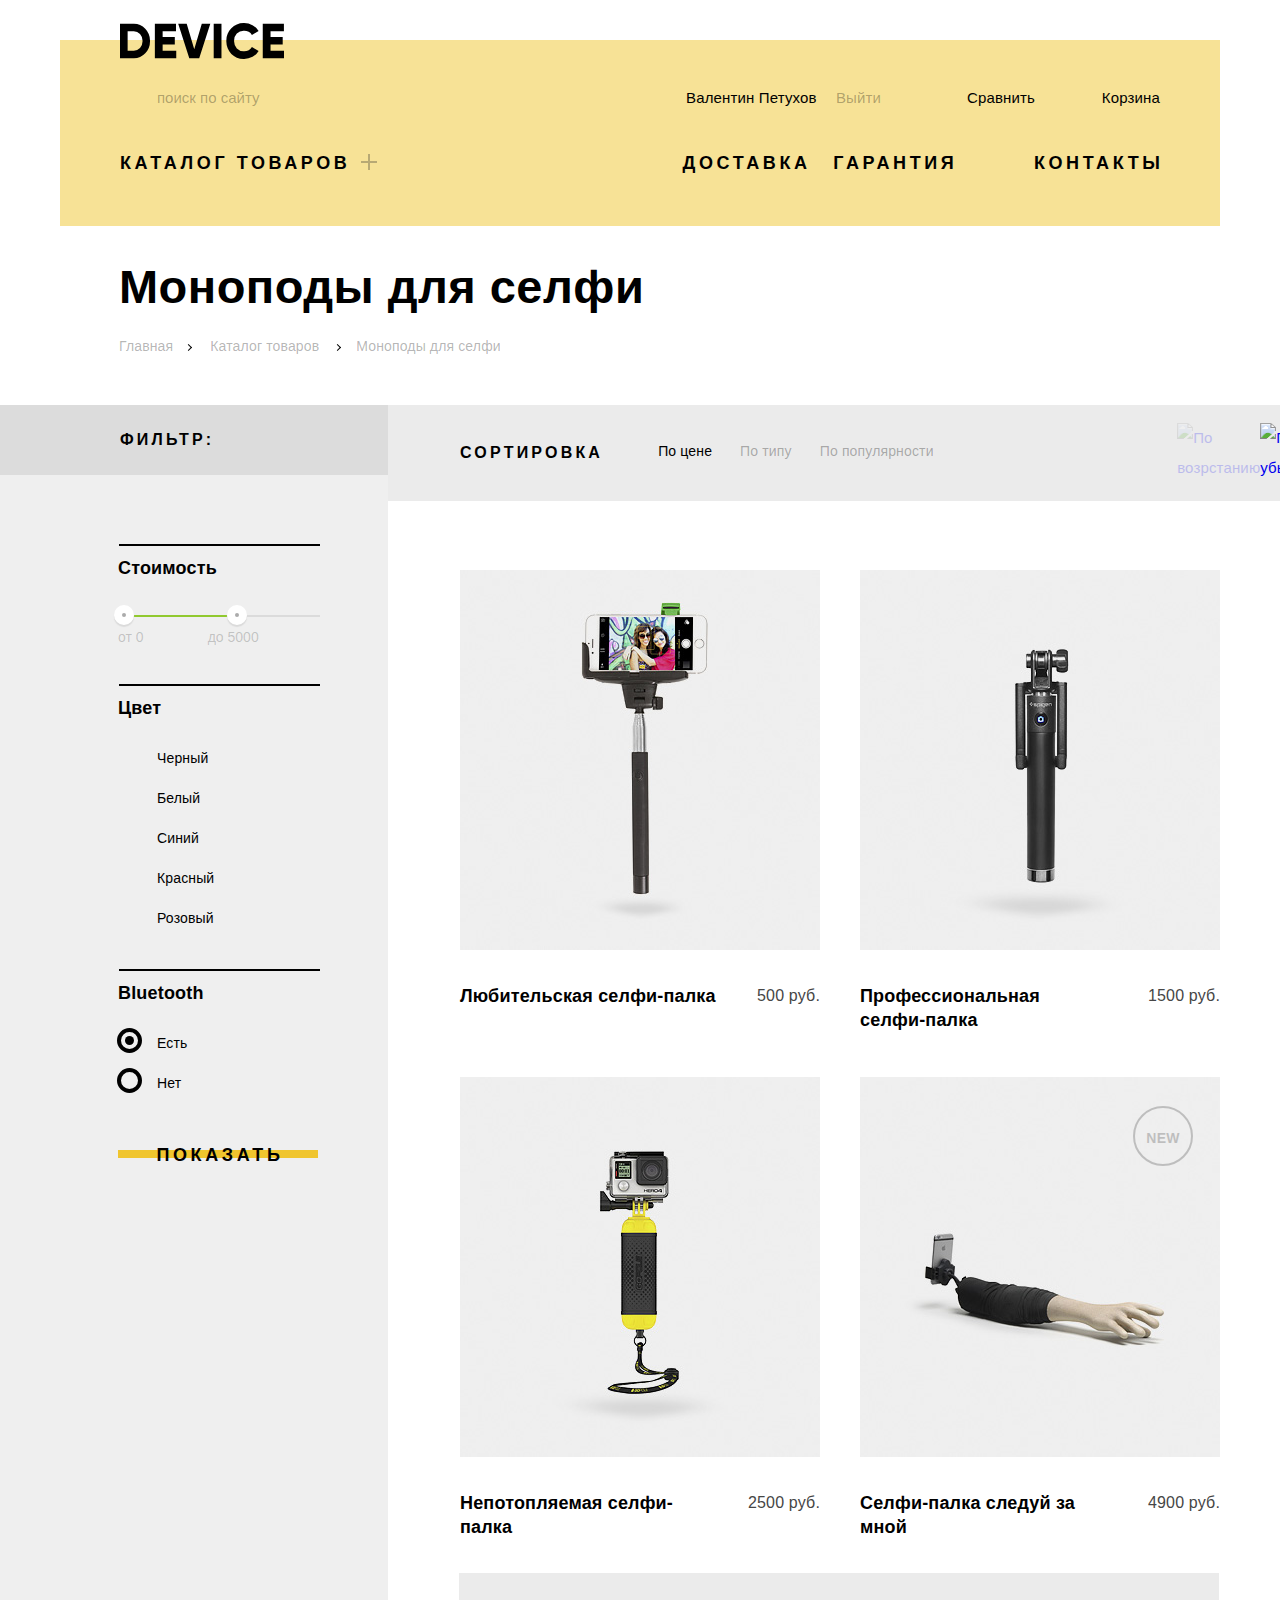
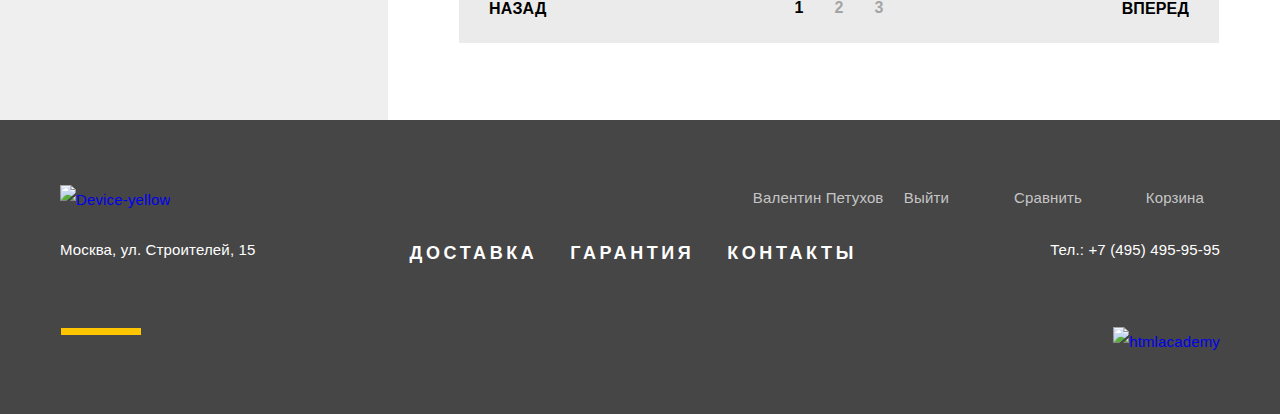
==== commit 4a8232d4: "исправил ошибки и сверл с критериями" ====
--- a/catalog.html
+++ b/catalog.html
@@ -147,11 +147,11 @@
 								<legend>Bluetooth</legend>
 								<ul class="filter-radio-list">
 									<li class="filter-radio-item">
-										<input class="filter-input-radio visually-hidden" id="filter-control-yes" name="bluetooth" type="radio" value="yes" checked> 
+										<input class="filter-radio-input visually-hidden" id="filter-control-yes" name="bluetooth" type="radio" value="yes" checked> 
 										<label class="filter-radio-label" for="filter-control-yes">Есть</label>
 									</li>
 									<li class="filter-radio-item">
-										<input class="filter-input-radio visually-hidden" id="filter-control-no" name="bluetooth" type="radio" value="no">
+										<input class="filter-radio-input visually-hidden" id="filter-control-no" name="bluetooth" type="radio" value="no">
 										<label class="filter-radio-label" for="filter-control-no">Нет</label>
 									</li>
 								</ul>
@@ -312,7 +312,7 @@
 							</li>
 						</ul>
 						<div class="main-footer-copyright">
-							<a href="https://htmlacademy.ru"><img src="img/logo-html.svg" alt="htmlacademy" width="27px" height="35px"></a>
+							<a href="https://up.htmlacademy.ru/htmlcss/24"><img src="img/logo-html.svg" alt="htmlacademy" width="27px" height="35px"></a>
 						</div>
 					</div>
 				</section>
--- a/css/style.css
+++ b/css/style.css
@@ -2190,7 +2190,8 @@
     justify-content: center;
     width: 1200px;
     margin: 0 auto;
-    padding: 0 20px;
+    padding-right: 20px;
+    padding-left: 20px;
 }
 
 .sidebar-catalog  {
@@ -2283,14 +2284,15 @@
 
 .filter-item legend  {
     margin: 0;
-    padding: 12px 0 18px 0;
+    padding-top: 12px;
+    padding-bottom: 18px;
 
     font-weight: 800;
     font-size: 18px;
     line-height: 24px;
     font-family: "Gilroy", "Arial", sans-serif;
     color: #000000;
-    letter-spacing: 0.1em;
+    letter-spacing: 0.01em;
 }
 
 .filter-item-price legend  {
@@ -2505,35 +2507,35 @@
     height: 25px;
 
     border: 4px solid #000000;
-    border-radius: 12.5px; 
+    border-radius: 50%; 
 }
 
 
 .filter-radio-label::after  {
     content: "";
     position: absolute;
-    top: 1px;
-    left: -31.5px;
-    
+    top: 1.2px;
+    left: -31.8px;
+
     display: none;
     width: 9px;
     height: 9px;
 
     background-color: #000000;
-    border-radius: 4.5px; 
-}
-
-.filter-input-radio:checked + .filter-radio-label::after  {
+    border-radius: 50%; 
+}
+
+.filter-radio-input:checked + .filter-radio-label::after  {
     display: block;
 }
 
-.filter-input-radio:disabled + .filter-radio-label,
-.filter-input-radio:checked:disabled + .filter-radio-label  {
+.filter-radio-input:disabled + .filter-radio-label,
+.filter-radio-input:checked:disabled + .filter-radio-label  {
     color: #a6a6a6;
 }
 
-.filter-input-radio:disabled + .filter-radio-label::before,
-.filter-input-radio:checked:disabled + .filter-radio-label::before  {
+.filter-radio-input:disabled + .filter-radio-label::before,
+.filter-radio-input:checked:disabled + .filter-radio-label::before  {
     opacity: 0.25;
 }
 
